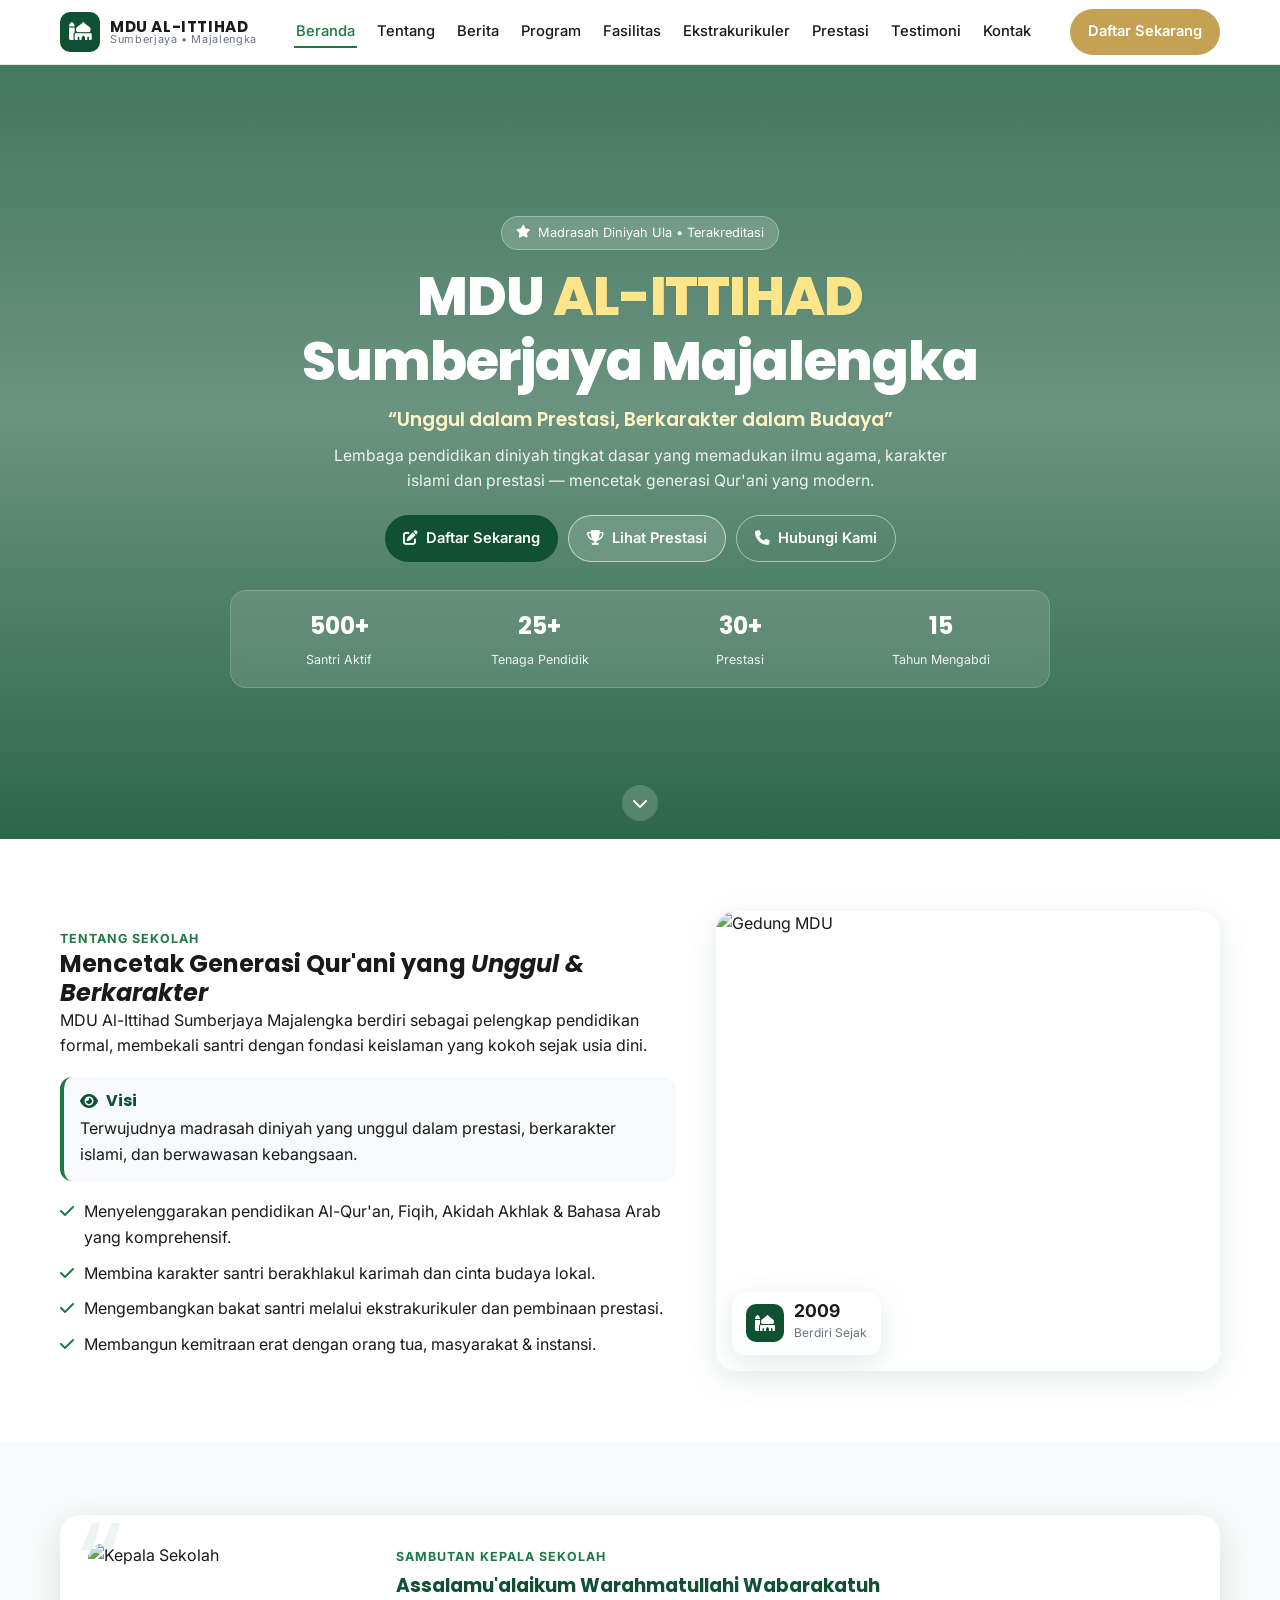
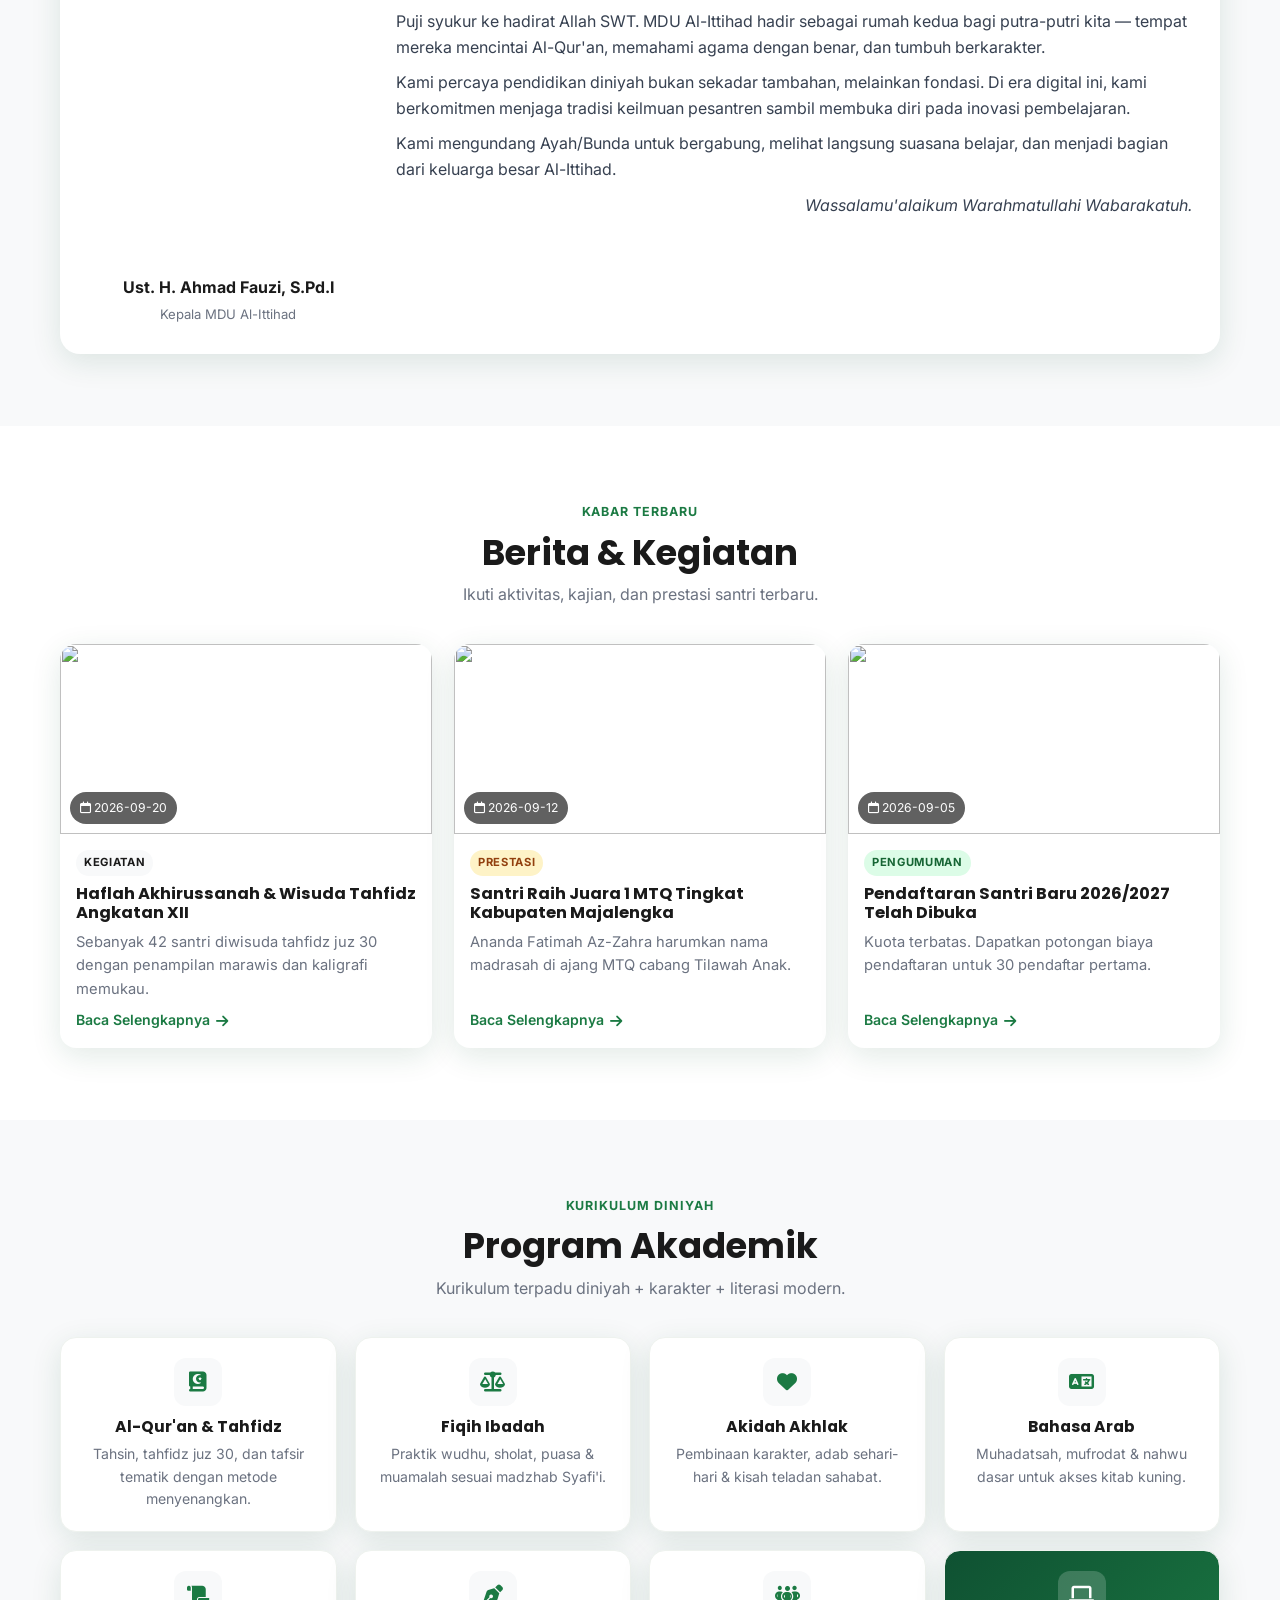
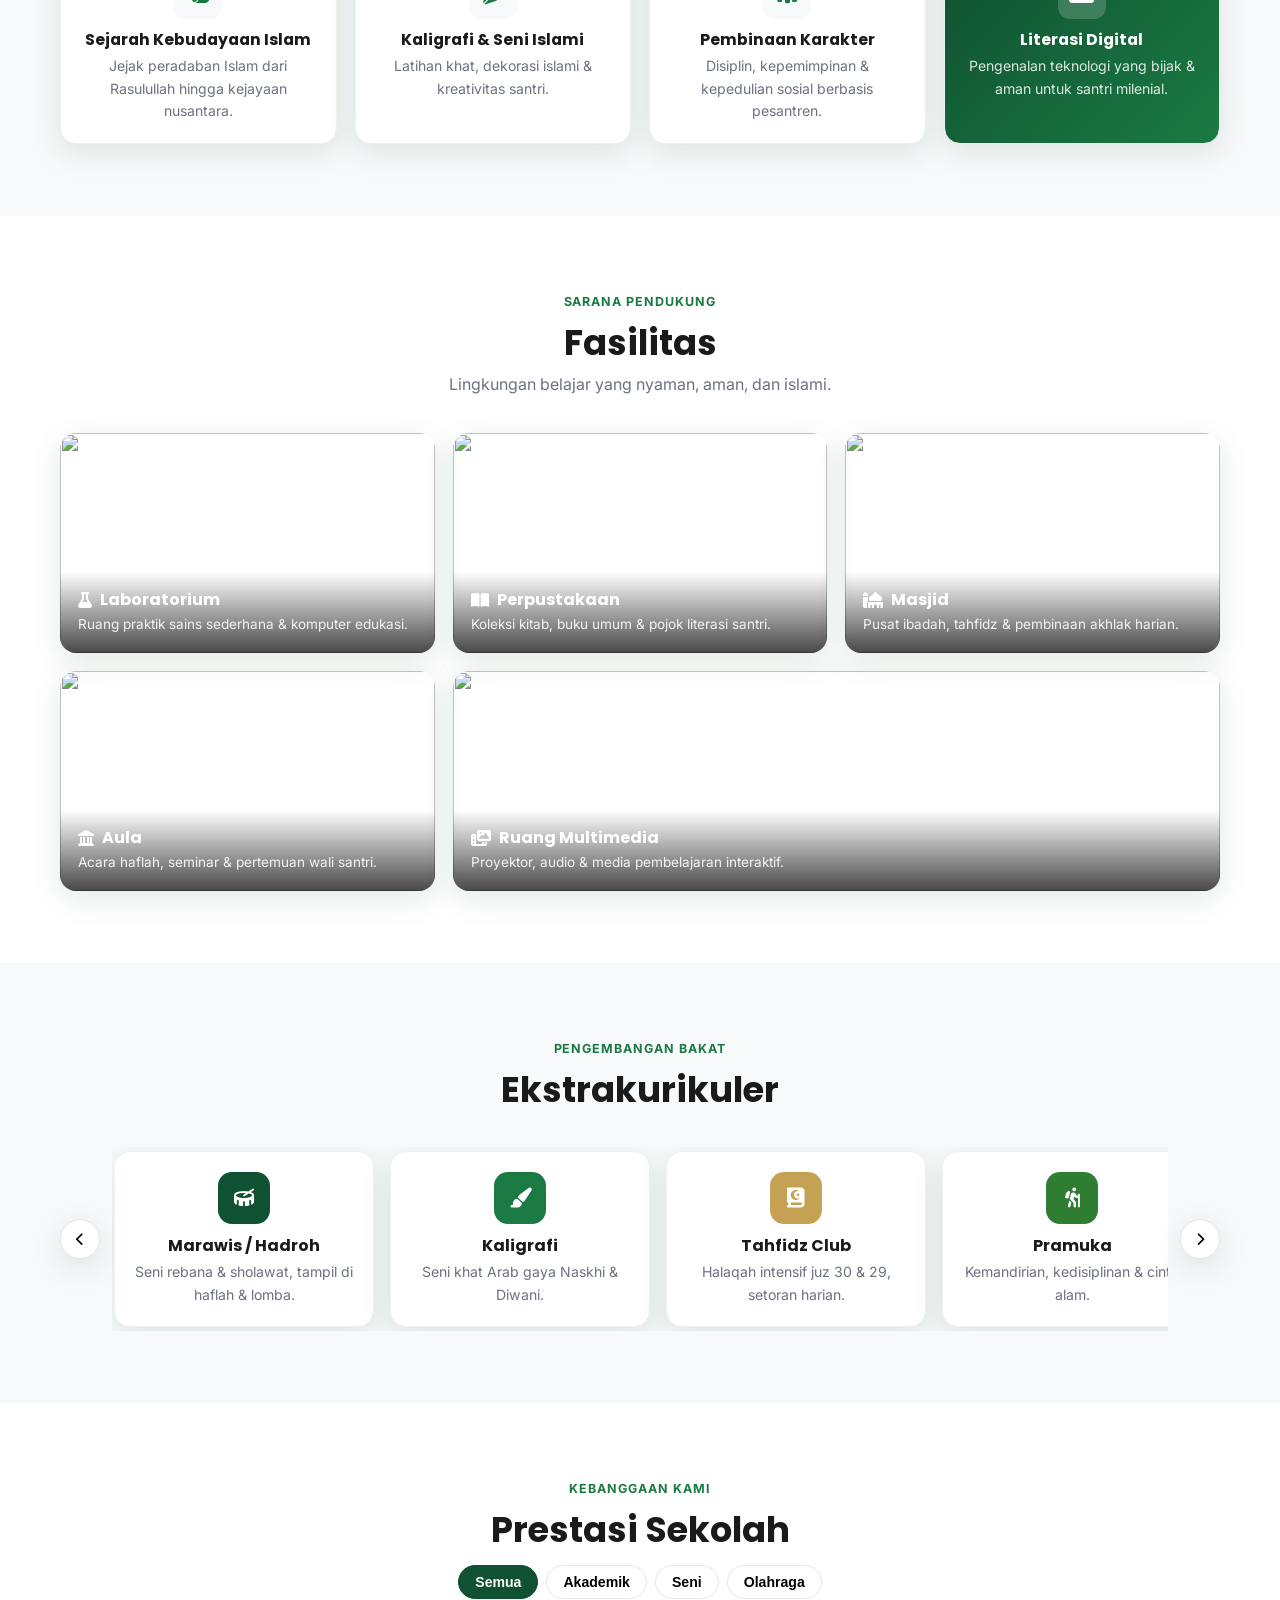
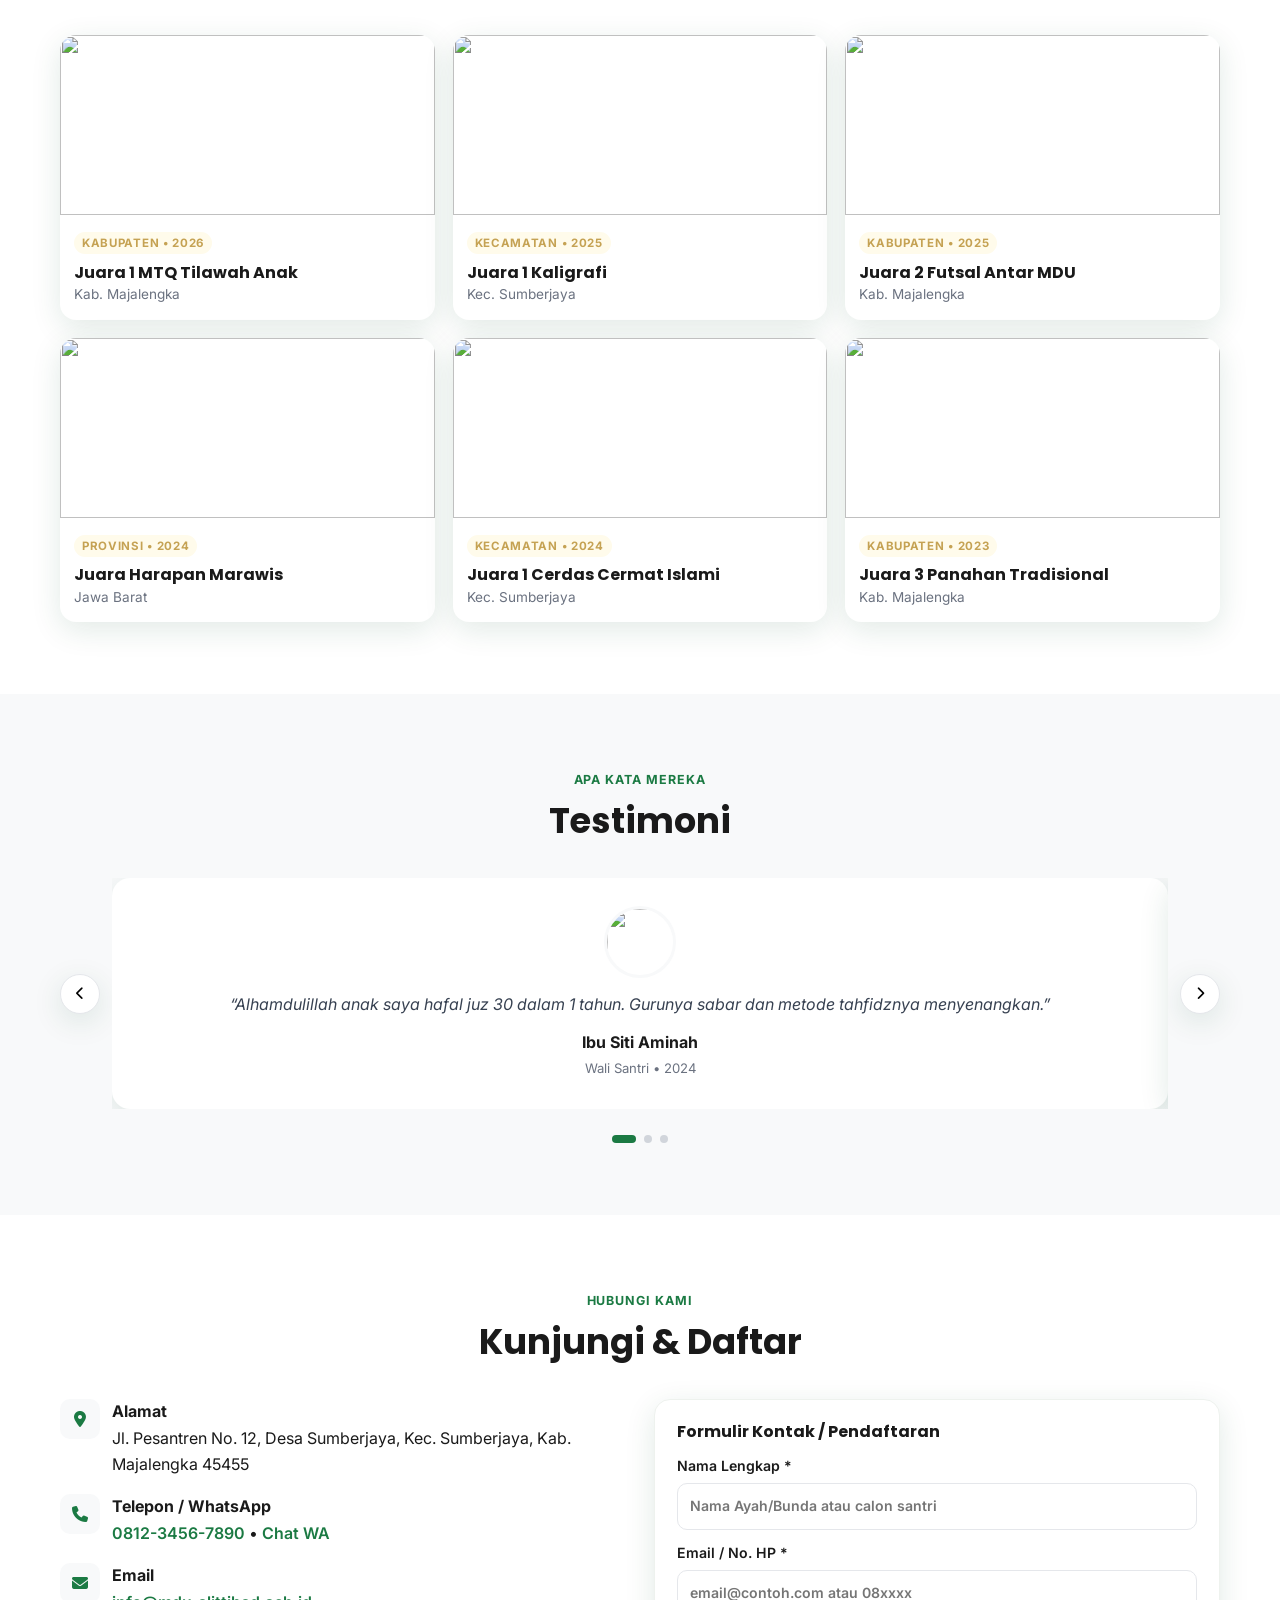
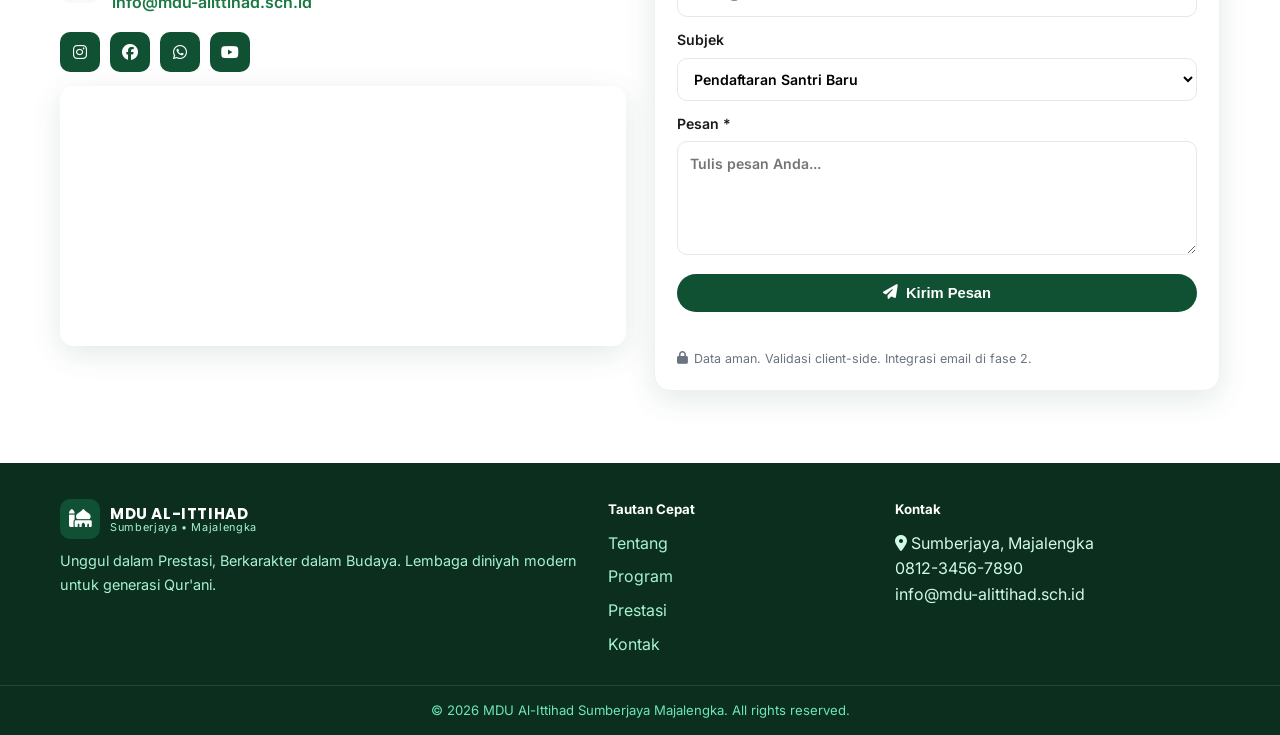
==== index.html @ 7d828f89 "update-1" ====
<!DOCTYPE html>
<html lang="id">
<head>
<meta charset="UTF-8">
<meta name="viewport" content="width=device-width,initial-scale=1">
<title>MDU Al-Ittihad Sumberjaya Majalengka — Unggul dalam Prestasi, Berkarakter dalam Budaya</title>
<meta name="description" content="Website resmi MDU Al-Ittihad Sumberjaya Majalengka. Lembaga pendidikan diniyah unggul, berkarakter, islami.">
<meta property="og:title" content="MDU Al-Ittihad Sumberjaya Majalengka">
<meta property="og:description" content="Unggul dalam Prestasi, Berkarakter dalam Budaya — Madrasah Diniyah Ula modern di Majalengka.">
<meta property="og:type" content="website">
<meta name="theme-color" content="#0F5132">
<link rel="preconnect" href="https://fonts.googleapis.com">
<link href="https://fonts.googleapis.com/css2?family=Poppins:wght@600;700;800&family=Inter:wght@400;500;600&display=swap" rel="stylesheet">
<link rel="stylesheet" href="https://cdnjs.cloudflare.com/ajax/libs/font-awesome/6.5.2/css/all.min.css">
<link href="https://unpkg.com/aos@2.3.1/dist/aos.css" rel="stylesheet">
<link rel="stylesheet" href="css/style.css">
</head>
<body>

<!-- NAVBAR -->
<nav id="navbar" class="navbar">
  <div class="container nav-inner">
    <a href="#hero" class="brand">
      <span class="brand-icon"><i class="fa-solid fa-mosque"></i></span>
      <span class="brand-text"><b>MDU AL-ITTIHAD</b><small>Sumberjaya • Majalengka</small></span>
    </a>
    <ul class="nav-links" id="navLinks">
      <li><a href="#hero" class="active">Beranda</a></li>
      <li><a href="#tentang">Tentang</a></li>
      <li><a href="#berita">Berita</a></li>
      <li><a href="#program">Program</a></li>
      <li><a href="#fasilitas">Fasilitas</a></li>
      <li><a href="#ekskul">Ekstrakurikuler</a></li>
      <li><a href="#prestasi">Prestasi</a></li>
      <li><a href="#testimoni">Testimoni</a></li>
      <li><a href="#kontak">Kontak</a></li>
    </ul>
    <div class="nav-actions">
      <a href="#kontak" class="btn btn-gold">Daftar Sekarang</a>
      <button id="hamburger" class="hamburger" aria-label="Menu"><i class="fa-solid fa-bars"></i></button>
    </div>
  </div>
</nav>

<!-- HERO -->
<section id="hero" class="hero">
  <div class="hero-bg"></div>
  <div class="hero-overlay"></div>
  <div class="container hero-content" data-aos="fade-up">
    <span class="badge"><i class="fa-solid fa-star"></i> Madrasah Diniyah Ula • Terakreditasi</span>
    <h1>MDU <span>AL-ITTIHAD</span><br>Sumberjaya Majalengka</h1>
    <p class="slogan">“Unggul dalam Prestasi, Berkarakter dalam Budaya”</p>
    <p class="hero-desc">Lembaga pendidikan diniyah tingkat dasar yang memadukan ilmu agama, karakter islami dan prestasi — mencetak generasi Qur'ani yang modern.</p>
    <div class="hero-cta">
      <a href="#kontak" class="btn btn-primary"><i class="fa-solid fa-pen-to-square"></i> Daftar Sekarang</a>
      <a href="#prestasi" class="btn btn-outline"><i class="fa-solid fa-trophy"></i> Lihat Prestasi</a>
      <a href="#kontak" class="btn btn-ghost"><i class="fa-solid fa-phone"></i> Hubungi Kami</a>
    </div>
    <div class="hero-stats">
      <div><b>500+</b><span>Santri Aktif</span></div>
      <div><b>25+</b><span>Tenaga Pendidik</span></div>
      <div><b>30+</b><span>Prestasi</span></div>
      <div><b>15</b><span>Tahun Mengabdi</span></div>
    </div>
  </div>
  <a href="#tentang" class="scroll-down"><i class="fa-solid fa-chevron-down"></i></a>
</section>

<!-- TENTANG -->
<section id="tentang" class="section">
  <div class="container grid-2">
    <div data-aos="fade-right">
      <span class="eyebrow">Tentang Sekolah</span>
      <h2>Mencetak Generasi Qur'ani yang <em>Unggul & Berkarakter</em></h2>
      <p>MDU Al-Ittihad Sumberjaya Majalengka berdiri sebagai pelengkap pendidikan formal, membekali santri dengan fondasi keislaman yang kokoh sejak usia dini. Dengan kurikulum diniyah terpadu, kami menyeimbangkan hafalan, pemahaman, dan akhlak.</p>
      <div class="visi-card">
        <h4><i class="fa-solid fa-eye"></i> Visi</h4>
        <p>Terwujudnya madrasah diniyah yang unggul dalam prestasi, berkarakter islami, dan berwawasan kebangsaan.</p>
      </div>
      <ul class="misi-list">
        <li><i class="fa-solid fa-check"></i> Menyelenggarakan pendidikan Al-Qur'an, Fiqih, Akidah Akhlak & Bahasa Arab yang komprehensif.</li>
        <li><i class="fa-solid fa-check"></i> Membina karakter santri berakhlakul karimah dan cinta budaya lokal.</li>
        <li><i class="fa-solid fa-check"></i> Mengembangkan bakat santri melalui ekstrakurikuler dan pembinaan prestasi.</li>
        <li><i class="fa-solid fa-check"></i> Membangun kemitraan erat dengan orang tua, masyarakat & instansi.</li>
      </ul>
    </div>
    <div class="about-visual" data-aos="fade-left">
      <img src="https://images.unsplash.com/photo-1580582932707-520aed937b7b?w=800&q=80" alt="Gedung MDU" loading="lazy">
      <div class="about-badge"><i class="fa-solid fa-mosque"></i><div><b>2009</b><span>Berdiri Sejak</span></div></div>
    </div>
  </div>
</section>

<!-- SAMBUTAN -->
<section id="sambutan" class="section alt">
  <div class="container">
    <div class="sambutan-card" data-aos="zoom-in">
      <div class="quote-mark">“</div>
      <div class="sambutan-grid">
        <div class="sambutan-photo">
          <img src="https://images.unsplash.com/photo-1507003211169-0a1dd7228f2d?w=400&q=80" alt="Kepala Sekolah" loading="lazy">
          <div class="sambutan-name"><b>Ust. H. Ahmad Fauzi, S.Pd.I</b><span>Kepala MDU Al-Ittihad</span></div>
        </div>
        <div class="sambutan-text">
          <span class="eyebrow">Sambutan Kepala Sekolah</span>
          <h3>Assalamu'alaikum Warahmatullahi Wabarakatuh</h3>
          <p>Puji syukur ke hadirat Allah SWT. MDU Al-Ittihad hadir sebagai rumah kedua bagi putra-putri kita — tempat mereka mencintai Al-Qur'an, memahami agama dengan benar, dan tumbuh berkarakter.</p>
          <p>Kami percaya pendidikan diniyah bukan sekadar tambahan, melainkan fondasi. Di era digital ini, kami berkomitmen menjaga tradisi keilmuan pesantren sambil membuka diri pada inovasi pembelajaran.</p>
          <p>Kami mengundang Ayah/Bunda untuk bergabung, melihat langsung suasana belajar, dan menjadi bagian dari keluarga besar Al-Ittihad.</p>
          <p class="wassalam"><em>Wassalamu'alaikum Warahmatullahi Wabarakatuh.</em></p>
        </div>
      </div>
    </div>
  </div>
</section>

<!-- BERITA -->
<section id="berita" class="section">
  <div class="container">
    <div class="section-head" data-aos="fade-up">
      <span class="eyebrow">Kabar Terbaru</span>
      <h2>Berita & Kegiatan</h2>
      <p>Ikuti aktivitas, kajian, dan prestasi santri terbaru.</p>
    </div>
    <div class="grid-3">
      <article class="news-card" data-aos="fade-up" data-aos-delay="0">
        <div class="news-thumb"><img src="https://images.unsplash.com/photo-1503676260728-1c00da094a0b?w=600&q=80" loading="lazy" alt=""><span class="news-date"><i class="fa-regular fa-calendar"></i> 20 Sep 2026</span></div>
        <div class="news-body"><span class="tag">Kegiatan</span><h4>Haflah Akhirussanah & Wisuda Tahfidz Angkatan XII</h4><p>Sebanyak 42 santri diwisuda tahfidz juz 30 dengan penampilan marawis dan kaligrafi memukau.</p><a href="#" class="read-more">Baca Selengkapnya <i class="fa-solid fa-arrow-right"></i></a></div>
      </article>
      <article class="news-card" data-aos="fade-up" data-aos-delay="100">
        <div class="news-thumb"><img src="https://images.unsplash.com/photo-1524995997946-a1c2e315a42f?w=600&q=80" loading="lazy" alt=""><span class="news-date"><i class="fa-regular fa-calendar"></i> 12 Sep 2026</span></div>
        <div class="news-body"><span class="tag gold">Prestasi</span><h4>Santri Raih Juara 1 MTQ Tingkat Kabupaten Majalengka</h4><p>Ananda Fatimah Az-Zahra harumkan nama madrasah di ajang MTQ cabang Tilawah Anak.</p><a href="#" class="read-more">Baca Selengkapnya <i class="fa-solid fa-arrow-right"></i></a></div>
      </article>
      <article class="news-card" data-aos="fade-up" data-aos-delay="200">
        <div class="news-thumb"><img src="https://images.unsplash.com/photo-1517245386807-bb43f82c33c4?w=600&q=80" loading="lazy" alt=""><span class="news-date"><i class="fa-regular fa-calendar"></i> 05 Sep 2026</span></div>
        <div class="news-body"><span class="tag green">Pengumuman</span><h4>Pendaftaran Santri Baru 2026/2027 Telah Dibuka</h4><p>Kuota terbatas. Dapatkan potongan biaya pendaftaran untuk 30 pendaftar pertama.</p><a href="#" class="read-more">Baca Selengkapnya <i class="fa-solid fa-arrow-right"></i></a></div>
      </article>
    </div>
  </div>
</section>

<!-- PROGRAM -->
<section id="program" class="section alt">
  <div class="container">
    <div class="section-head" data-aos="fade-up">
      <span class="eyebrow">Kurikulum Diniyah</span>
      <h2>Program Akademik</h2>
      <p>Kurikulum terpadu diniyah + karakter + literasi modern.</p>
    </div>
    <div class="grid-4 prog-grid">
      <div class="prog-card" data-aos="fade-up" data-aos-delay="0"><i class="fa-solid fa-book-quran"></i><h4>Al-Qur'an & Tahfidz</h4><p>Tahsin, tahfidz juz 30, dan tafsir tematik dengan metode menyenangkan.</p></div>
      <div class="prog-card" data-aos="fade-up" data-aos-delay="50"><i class="fa-solid fa-scale-balanced"></i><h4>Fiqih Ibadah</h4><p>Praktik wudhu, sholat, puasa & muamalah sesuai madzhab Syafi'i.</p></div>
      <div class="prog-card" data-aos="fade-up" data-aos-delay="100"><i class="fa-solid fa-heart"></i><h4>Akidah Akhlak</h4><p>Pembinaan karakter, adab sehari-hari & kisah teladan sahabat.</p></div>
      <div class="prog-card" data-aos="fade-up" data-aos-delay="150"><i class="fa-solid fa-language"></i><h4>Bahasa Arab</h4><p>Muhadatsah, mufrodat & nahwu dasar untuk akses kitab kuning.</p></div>
      <div class="prog-card" data-aos="fade-up" data-aos-delay="200"><i class="fa-solid fa-scroll"></i><h4>Sejarah Kebudayaan Islam</h4><p>Jejak peradaban Islam dari Rasulullah hingga kejayaan nusantara.</p></div>
      <div class="prog-card" data-aos="fade-up" data-aos-delay="250"><i class="fa-solid fa-pen-nib"></i><h4>Kaligrafi & Seni Islami</h4><p>Latihan khat, dekorasi islami & kreativitas santri.</p></div>
      <div class="prog-card" data-aos="fade-up" data-aos-delay="300"><i class="fa-solid fa-people-group"></i><h4>Pembinaan Karakter</h4><p>Disiplin, kepemimpinan & kepedulian sosial berbasis pesantren.</p></div>
      <div class="prog-card featured" data-aos="fade-up" data-aos-delay="350"><i class="fa-solid fa-laptop"></i><h4>Literasi Digital</h4><p>Pengenalan teknologi yang bijak & aman untuk santri milenial.</p></div>
    </div>
  </div>
</section>

<!-- FASILITAS -->
<section id="fasilitas" class="section">
  <div class="container">
    <div class="section-head" data-aos="fade-up">
      <span class="eyebrow">Sarana Pendukung</span>
      <h2>Fasilitas</h2>
      <p>Lingkungan belajar yang nyaman, aman, dan islami.</p>
    </div>
    <div class="fasilitas-grid">
      <div class="fas-card" data-aos="zoom-in" data-aos-delay="0"><img src="https://images.unsplash.com/photo-1497366216548-37526070297c?w=600&q=80" loading="lazy" alt=""><div class="fas-overlay"><h4><i class="fa-solid fa-flask"></i> Laboratorium</h4><p>Ruang praktik sains sederhana & komputer edukasi.</p></div></div>
      <div class="fas-card" data-aos="zoom-in" data-aos-delay="50"><img src="https://images.unsplash.com/photo-1526243741027-d5585c4e06da?w=600&q=80" loading="lazy" alt=""><div class="fas-overlay"><h4><i class="fa-solid fa-book-open"></i> Perpustakaan</h4><p>Koleksi kitab, buku umum & pojok literasi santri.</p></div></div>
      <div class="fas-card" data-aos="zoom-in" data-aos-delay="100"><img src="https://images.unsplash.com/photo-1590075865002-3a6b0b0df3f0?w=600&q=80" loading="lazy" alt=""><div class="fas-overlay"><h4><i class="fa-solid fa-mosque"></i> Masjid</h4><p>Pusat ibadah, tahfidz & pembinaan akhlak harian.</p></div></div>
      <div class="fas-card" data-aos="zoom-in" data-aos-delay="150"><img src="https://images.unsplash.com/photo-1511578314322-379afb476865?w=600&q=80" loading="lazy" alt=""><div class="fas-overlay"><h4><i class="fa-solid fa-landmark"></i> Aula</h4><p>Acara haflah, seminar & pertemuan wali santri.</p></div></div>
      <div class="fas-card wide" data-aos="zoom-in" data-aos-delay="200"><img src="https://images.unsplash.com/photo-1496171367470-9ed9a570523a?w=900&q=80" loading="lazy" alt=""><div class="fas-overlay"><h4><i class="fa-solid fa-photo-film"></i> Ruang Multimedia</h4><p>Proyektor, audio & media pembelajaran interaktif.</p></div></div>
    </div>
  </div>
</section>

<!-- EKSKUL -->
<section id="ekskul" class="section alt">
  <div class="container">
    <div class="section-head" data-aos="fade-up">
      <span class="eyebrow">Pengembangan Bakat</span>
      <h2>Ekstrakurikuler</h2>
    </div>
    <div class="ekskul-wrap">
      <button class="slider-btn prev" id="ekskulPrev" aria-label="Prev"><i class="fa-solid fa-chevron-left"></i></button>
      <div class="ekskul-track" id="ekskulTrack">
        <div class="ekskul-card"><span class="ekskul-icon" style="background:#0F5132"><i class="fa-solid fa-drum"></i></span><h4>Marawis / Hadroh</h4><p>Seni rebana & sholawat, tampil di haflah & lomba.</p></div>
        <div class="ekskul-card"><span class="ekskul-icon" style="background:#1B7A43"><i class="fa-solid fa-paintbrush"></i></span><h4>Kaligrafi</h4><p>Seni khat Arab gaya Naskhi & Diwani.</p></div>
        <div class="ekskul-card"><span class="ekskul-icon" style="background:#C5A253"><i class="fa-solid fa-book-quran"></i></span><h4>Tahfidz Club</h4><p>Halaqah intensif juz 30 & 29, setoran harian.</p></div>
        <div class="ekskul-card"><span class="ekskul-icon" style="background:#2E7D32"><i class="fa-solid fa-person-hiking"></i></span><h4>Pramuka</h4><p>Kemandirian, kedisiplinan & cinta alam.</p></div>
        <div class="ekskul-card"><span class="ekskul-icon" style="background:#6D4C41"><i class="fa-solid fa-microphone"></i></span><h4>Muhadhoroh</h4><p>Public speaking dakwah 3 bahasa.</p></div>
        <div class="ekskul-card"><span class="ekskul-icon" style="background:#1565C0"><i class="fa-solid fa-futbol"></i></span><h4>Olahraga</h4><p>Futsal, badminton & panahan sunnah.</p></div>
      </div>
      <button class="slider-btn next" id="ekskulNext" aria-label="Next"><i class="fa-solid fa-chevron-right"></i></button>
    </div>
  </div>
</section>

<!-- PRESTASI -->
<section id="prestasi" class="section">
  <div class="container">
    <div class="section-head" data-aos="fade-up">
      <span class="eyebrow">Kebanggaan Kami</span>
      <h2>Prestasi Sekolah</h2>
      <div class="filter-tabs" id="filterTabs">
        <button class="tab active" data-filter="all">Semua</button>
        <button class="tab" data-filter="akademik">Akademik</button>
        <button class="tab" data-filter="seni">Seni</button>
        <button class="tab" data-filter="olahraga">Olahraga</button>
      </div>
    </div>
    <div class="prestasi-grid" id="prestasiGrid">
      <div class="prestasi-card" data-cat="akademik" data-aos="fade-up"><img src="https://images.unsplash.com/photo-1567427017947-545c5f8d16ad?w=600&q=80" loading="lazy" alt=""><div class="prestasi-info"><span class="lvl">Kabupaten • 2026</span><h4>Juara 1 MTQ Tilawah Anak</h4><p>Kab. Majalengka</p></div></div>
      <div class="prestasi-card" data-cat="seni" data-aos="fade-up" data-aos-delay="50"><img src="https://images.unsplash.com/photo-1513364776144-60967b0f800f?w=600&q=80" loading="lazy" alt=""><div class="prestasi-info"><span class="lvl">Kecamatan • 2025</span><h4>Juara 1 Kaligrafi</h4><p>Kec. Sumberjaya</p></div></div>
      <div class="prestasi-card" data-cat="olahraga" data-aos="fade-up" data-aos-delay="100"><img src="https://images.unsplash.com/photo-1554068865-24cecd4e34b8?w=600&q=80" loading="lazy" alt=""><div class="prestasi-info"><span class="lvl">Kabupaten • 2025</span><h4>Juara 2 Futsal Antar MDU</h4><p>Kab. Majalengka</p></div></div>
      <div class="prestasi-card" data-cat="seni" data-aos="fade-up" data-aos-delay="150"><img src="https://images.unsplash.com/photo-1493225457124-a3eb161ffa5f?w=600&q=80" loading="lazy" alt=""><div class="prestasi-info"><span class="lvl">Provinsi • 2024</span><h4>Juara Harapan Marawis</h4><p>Jawa Barat</p></div></div>
      <div class="prestasi-card" data-cat="akademik" data-aos="fade-up" data-aos-delay="200"><img src="https://images.unsplash.com/photo-1456513080510-7bf3a84b82f8?w=600&q=80" loading="lazy" alt=""><div class="prestasi-info"><span class="lvl">Kecamatan • 2024</span><h4>Juara 1 Cerdas Cermat Islami</h4><p>Kec. Sumberjaya</p></div></div>
      <div class="prestasi-card" data-cat="olahraga" data-aos="fade-up" data-aos-delay="250"><img src="https://images.unsplash.com/photo-1461896836934-ffe607ba8211?w=600&q=80" loading="lazy" alt=""><div class="prestasi-info"><span class="lvl">Kabupaten • 2023</span><h4>Juara 3 Panahan Tradisional</h4><p>Kab. Majalengka</p></div></div>
    </div>
  </div>
</section>

<!-- TESTIMONI -->
<section id="testimoni" class="section alt">
  <div class="container">
    <div class="section-head" data-aos="fade-up">
      <span class="eyebrow">Apa Kata Mereka</span>
      <h2>Testimoni</h2>
    </div>
    <div class="testi-wrap" data-aos="fade-up">
      <button class="slider-btn prev" id="testiPrev"><i class="fa-solid fa-chevron-left"></i></button>
      <div class="testi-viewport">
        <div class="testi-track" id="testiTrack">
          <div class="testi-card active"><img src="https://i.pravatar.cc/120?img=5" alt=""><p>“Alhamdulillah anak saya hafal juz 30 dalam 1 tahun. Gurunya sabar dan metode tahfidznya menyenangkan.”</p><b>Ibu Siti Aminah</b><span>Wali Santri • 2024</span></div>
          <div class="testi-card"><img src="https://i.pravatar.cc/120?img=8" alt=""><p>“Di MDU saya belajar marawis dan kaligrafi. Sekarang berani tampil di depan umum. Terima kasih ustadz/ustadzah!”</p><b>Rizki Maulana</b><span>Alumni 2023 • MTsN 1 Majalengka</span></div>
          <div class="testi-card"><img src="https://i.pravatar.cc/120?img=9" alt=""><p>“Lingkungannya islami, fasilitas lengkap. Anak jadi lebih disiplin sholat dan cinta Al-Qur'an.”</p><b>Bpk. Dedi Hermawan</b><span>Wali Santri • 2025</span></div>
        </div>
      </div>
      <button class="slider-btn next" id="testiNext"><i class="fa-solid fa-chevron-right"></i></button>
      <div class="dots" id="testiDots"><span class="dot active"></span><span class="dot"></span><span class="dot"></span></div>
    </div>
  </div>
</section>

<!-- KONTAK -->
<section id="kontak" class="section">
  <div class="container">
    <div class="section-head" data-aos="fade-up">
      <span class="eyebrow">Hubungi Kami</span>
      <h2>Kunjungi & Daftar</h2>
    </div>
    <div class="kontak-grid">
      <div class="kontak-info" data-aos="fade-right">
        <div class="info-item"><i class="fa-solid fa-location-dot"></i><div><b>Alamat</b><p>Jl. Pesantren No. 12, Desa Sumberjaya, Kec. Sumberjaya, Kab. Majalengka 45455</p></div></div>
        <div class="info-item"><i class="fa-solid fa-phone"></i><div><b>Telepon / WhatsApp</b><p><a href="tel:+6281234567890">0812-3456-7890</a> • <a href="https://wa.me/6281234567890" target="_blank">Chat WA</a></p></div></div>
        <div class="info-item"><i class="fa-solid fa-envelope"></i><div><b>Email</b><p><a href="mailto:info@mdu-alittihad.sch.id">info@mdu-alittihad.sch.id</a></p></div></div>
        <div class="socials">
          <a href="#" aria-label="Instagram"><i class="fa-brands fa-instagram"></i></a>
          <a href="#" aria-label="Facebook"><i class="fa-brands fa-facebook"></i></a>
          <a href="#" aria-label="WhatsApp"><i class="fa-brands fa-whatsapp"></i></a>
          <a href="#" aria-label="Youtube"><i class="fa-brands fa-youtube"></i></a>
        </div>
        <div class="map-wrap">
          <iframe src="https://www.google.com/maps/embed?pb=!1m18!1m12!1m3!1d3962!2d108.1!3d-6.8!2m3!1f0!2f0!3f0!3m2!1i1024!2i768!4f13.1!3m3!1m2!1s0x0%3A0x0!2zNsKwNDgnMDAuMCJTIDEwOMKwMDYnMDAuMCJF!5e0!3m2!1sid!2sid!4v1" loading="lazy" referrerpolicy="no-referrer-when-downgrade" title="Peta MDU Al-Ittihad"></iframe>
        </div>
      </div>
      <form id="contactForm" class="kontak-form" data-aos="fade-left" novalidate>
        <h4>Formulir Kontak / Pendaftaran</h4>
        <label>Nama Lengkap *<input type="text" name="nama" required placeholder="Nama Ayah/Bunda atau calon santri"></label>
        <label>Email / No. HP *<input type="text" name="kontak" required placeholder="email@contoh.com atau 08xxxx"></label>
        <label>Subjek<select name="subjek"><option>Pendaftaran Santri Baru</option><option>Informasi Biaya</option><option>Kunjungan Sekolah</option><option>Lainnya</option></select></label>
        <label>Pesan *<textarea name="pesan" rows="4" required placeholder="Tulis pesan Anda..."></textarea></label>
        <button type="submit" class="btn btn-primary w-full"><i class="fa-solid fa-paper-plane"></i> Kirim Pesan</button>
        <p id="formMsg" class="form-msg" role="status"></p>
        <small class="form-note"><i class="fa-solid fa-lock"></i> Data aman. Validasi client-side. Integrasi email di fase 2.</small>
      </form>
    </div>
  </div>
</section>

<footer class="footer">
  <div class="container footer-grid">
    <div><a href="#hero" class="brand"><span class="brand-icon"><i class="fa-solid fa-mosque"></i></span><span class="brand-text"><b>MDU AL-ITTIHAD</b><small>Sumberjaya • Majalengka</small></span></a><p class="footer-desc">Unggul dalam Prestasi, Berkarakter dalam Budaya. Lembaga diniyah modern untuk generasi Qur'ani.</p></div>
    <div><h5>Tautan Cepat</h5><ul class="footer-links"><li><a href="#tentang">Tentang</a></li><li><a href="#program">Program</a></li><li><a href="#prestasi">Prestasi</a></li><li><a href="#kontak">Kontak</a></li></ul></div>
    <div><h5>Kontak</h5><p><i class="fa-solid fa-location-dot"></i> Sumberjaya, Majalengka<br><a href="tel:+6281234567890">0812-3456-7890</a><br><a href="mailto:info@mdu-alittihad.sch.id">info@mdu-alittihad.sch.id</a></p></div>
  </div>
  <div class="footer-bottom">© 2026 MDU Al-Ittihad Sumberjaya Majalengka. All rights reserved.</div>
</footer>

<button id="backToTop" class="back-to-top" aria-label="Kembali ke atas"><i class="fa-solid fa-arrow-up"></i></button>

<script src="https://unpkg.com/aos@2.3.1/dist/aos.js"></script>
<script src="js/store.js"></script>
<script src="js/back-to-top.js"></script>
<script src="js/script.js"></script>
</body>
</html>
---- css/style.css ----
:root{--green:#0F5132;--green2:#1B7A43;--green3:#4CAF7D;--gold:#C5A253;--dark:#1A1A1A;--muted:#6B7280;--bg:#FFFFFF;--alt:#F8F9FA;--radius:16px;--shadow:0 8px 30px rgba(15,81,50,.12)}
*{margin:0;padding:0;box-sizing:border-box}
html{scroll-behavior:smooth;scroll-padding-top:72px}
body{font-family:'Inter',system-ui,sans-serif;color:var(--dark);background:var(--bg);line-height:1.6;overflow-x:hidden}
h1,h2,h3,h4{font-family:'Poppins',sans-serif;line-height:1.2}
img{max-width:100%;display:block}
a{color:inherit;text-decoration:none}
.container{width:min(1160px,92%);margin-inline:auto}
.section{padding:72px 0}
.section.alt{background:var(--alt)}
.eyebrow{color:var(--green2);font-weight:700;letter-spacing:.08em;text-transform:uppercase;font-size:.78rem}
.section-head{text-align:center;margin-bottom:36px}
.section-head h2{font-size:clamp(1.6rem,3vw,2.2rem);margin:8px 0 8px}
.section-head p{color:var(--muted)}
.section-head h2 em{color:var(--green2);font-style:normal}
.grid-2{display:grid;grid-template-columns:1.1fr .9fr;gap:40px;align-items:center}
.grid-3{display:grid;grid-template-columns:repeat(3,1fr);gap:22px}
.grid-4{display:grid;grid-template-columns:repeat(4,1fr);gap:18px}

/* NAVBAR */
.navbar{position:sticky;top:0;z-index:100;background:rgba(255,255,255,.92);backdrop-filter:blur(10px);border-bottom:1px solid #E5E7EB}
.nav-inner{display:flex;align-items:center;justify-content:space-between;gap:16px;min-height:64px}
.brand{display:flex;align-items:center;gap:10px}
.brand-icon{width:40px;height:40px;display:grid;place-items:center;background:var(--green);color:#fff;border-radius:10px;font-size:18px}
.brand-text{display:flex;flex-direction:column;line-height:1}
.brand-text b{font-family:'Poppins',sans-serif;font-size:.95rem;letter-spacing:.04em}
.brand-text small{font-size:.68rem;color:var(--muted);letter-spacing:.06em}
.nav-links{display:flex;gap:18px;list-style:none;font-weight:500;font-size:.92rem}
.nav-links a{padding:6px 2px;border-bottom:2px solid transparent;transition:.2s}
.nav-links a:hover,.nav-links a.active{color:var(--green2);border-color:var(--green2)}
.nav-actions{display:flex;align-items:center;gap:10px}
.hamburger{display:none;border:0;background:var(--alt);width:40px;height:40px;border-radius:10px;cursor:pointer}
.btn{display:inline-flex;align-items:center;gap:8px;padding:11px 18px;border-radius:999px;font-weight:600;font-size:.92rem;border:0;cursor:pointer;transition:.2s;white-space:nowrap}
.btn-primary{background:var(--green);color:#fff}.btn-primary:hover{background:var(--green2);transform:translateY(-1px)}
.btn-gold{background:var(--gold);color:#fff}.btn-gold:hover{filter:brightness(1.05)}
.btn-outline{background:rgba(255,255,255,.14);color:#fff;border:1px solid rgba(255,255,255,.6);backdrop-filter:blur(6px)}
.btn-outline:hover{background:#fff;color:var(--green)}
.btn-ghost{background:transparent;color:#fff;border:1px solid rgba(255,255,255,.5)}
.btn-ghost:hover{background:rgba(255,255,255,.12)}
.w-full{width:100%;justify-content:center}

/* HERO */
.hero{position:relative;min-height:86vh;display:grid;place-items:center;text-align:center;color:#fff;overflow:hidden;padding:40px 0}
.hero-bg{position:absolute;inset:0;background:url('https://images.unsplash.com/photo-1562774053-701939374585?w=1600&q=80') center/cover no-repeat;filter:saturate(1.05)}
.hero-overlay{position:absolute;inset:0;background:linear-gradient(180deg,rgba(15,81,50,.78) 0%,rgba(15,81,50,.62) 45%,rgba(15,81,50,.88) 100%)}
.hero-content{position:relative;z-index:1;max-width:820px}
.badge{display:inline-flex;align-items:center;gap:8px;background:rgba(255,255,255,.18);border:1px solid rgba(255,255,255,.3);padding:6px 14px;border-radius:999px;font-size:.8rem;backdrop-filter:blur(6px);margin-bottom:14px}
.hero h1{font-size:clamp(2rem,5vw,3.4rem);font-weight:800;letter-spacing:-.02em}
.hero h1 span{color:#FDE68A}
.slogan{font-family:'Poppins',sans-serif;font-weight:600;margin:10px 0 8px;font-size:clamp(1rem,2vw,1.18rem);color:#FEF3C7}
.hero-desc{color:rgba(255,255,255,.9);max-width:640px;margin:0 auto 22px;font-size:.98rem}
.hero-cta{display:flex;flex-wrap:wrap;gap:10px;justify-content:center;margin-bottom:28px}
.hero-stats{display:grid;grid-template-columns:repeat(4,1fr);gap:16px;background:rgba(255,255,255,.12);border:1px solid rgba(255,255,255,.18);backdrop-filter:blur(8px);border-radius:16px;padding:16px}
.hero-stats b{font-family:'Poppins',sans-serif;font-size:1.5rem;display:block}
.hero-stats span{font-size:.78rem;opacity:.9}
.scroll-down{position:absolute;bottom:18px;left:50%;translate:-50% 0;width:36px;height:36px;display:grid;place-items:center;background:rgba(255,255,255,.18);border-radius:50%;color:#fff;animation:bounce 1.6s infinite}
@keyframes bounce{0%,100%{transform:translateY(0)}50%{transform:translateY(6px)}}

/* TENTANG */
.visi-card{background:var(--alt);border-left:4px solid var(--green2);padding:14px 16px;border-radius:12px;margin:18px 0}
.visi-card h4{display:flex;gap:8px;align-items:center;color:var(--green);margin-bottom:6px}
.misi-list{list-style:none;display:grid;gap:10px;margin-top:10px}
.misi-list li{display:flex;gap:10px;align-items:flex-start}
.misi-list i{color:var(--green2);margin-top:4px}
.about-visual{position:relative;border-radius:20px;overflow:hidden;box-shadow:var(--shadow)}
.about-visual img{height:460px;object-fit:cover;width:100%}
.about-badge{position:absolute;bottom:16px;left:16px;background:#fff;display:flex;align-items:center;gap:10px;padding:10px 14px;border-radius:14px;box-shadow:var(--shadow)}
.about-badge i{width:38px;height:38px;display:grid;place-items:center;background:var(--green);color:#fff;border-radius:10px}
.about-badge b{font-size:1.1rem;display:block;line-height:1}
.about-badge span{font-size:.75rem;color:var(--muted)}

/* SAMBUTAN */
.sambutan-card{background:#fff;border-radius:20px;box-shadow:var(--shadow);padding:28px;position:relative;overflow:hidden}
.quote-mark{position:absolute;top:-10px;left:18px;font-size:120px;line-height:1;color:rgba(27,122,67,.08);font-family:'Poppins',sans-serif}
.sambutan-grid{display:grid;grid-template-columns:280px 1fr;gap:28px;align-items:start;position:relative}
.sambutan-photo img{width:100%;height:320px;object-fit:cover;border-radius:16px}
.sambutan-name{margin-top:12px;text-align:center}
.sambutan-name b{display:block}
.sambutan-name span{font-size:.82rem;color:var(--muted)}
.sambutan-text h3{margin:6px 0 12px;color:var(--green)}
.sambutan-text p{color:#374151;margin-bottom:10px}
.wassalam{text-align:right;color:var(--green2)}

/* BERITA */
.news-card{background:#fff;border-radius:16px;overflow:hidden;box-shadow:var(--shadow);display:flex;flex-direction:column;transition:.2s}
.news-card:hover{transform:translateY(-4px)}
.news-thumb{position:relative;height:190px;overflow:hidden}
.news-thumb img{width:100%;height:100%;object-fit:cover;transition:.4s}
.news-card:hover img{transform:scale(1.06)}
.news-date{position:absolute;bottom:10px;left:10px;background:rgba(0,0,0,.62);color:#fff;font-size:.76rem;padding:6px 10px;border-radius:999px;backdrop-filter:blur(4px)}
.news-body{padding:16px;display:flex;flex-direction:column;gap:8px;flex:1}
.tag{font-size:.7rem;font-weight:700;letter-spacing:.06em;text-transform:uppercase;background:var(--alt);padding:4px 8px;border-radius:999px;width:fit-content}
.tag.gold{background:#FEF3C7;color:#92400E}.tag.green{background:#DCFCE7;color:#166534}
.news-body h4{font-size:1.02rem}
.news-body p{color:var(--muted);font-size:.92rem}
.read-more{margin-top:auto;color:var(--green2);font-weight:600;font-size:.88rem;display:inline-flex;gap:6px;align-items:center}

/* PROGRAM */
.prog-card{background:#fff;border-radius:16px;padding:20px;box-shadow:var(--shadow);text-align:center;transition:.2s;border:1px solid #EEF2EE}
.prog-card:hover{transform:translateY(-3px);border-color:var(--green3)}
.prog-card i{width:48px;height:48px;display:grid;place-items:center;margin:0 auto 12px;background:var(--alt);border-radius:12px;color:var(--green2);font-size:20px}
.prog-card h4{font-size:.98rem;margin-bottom:6px}
.prog-card p{font-size:.88rem;color:var(--muted)}
.prog-card.featured{background:linear-gradient(135deg,var(--green),var(--green2));color:#fff}
.prog-card.featured i{background:rgba(255,255,255,.18);color:#fff}
.prog-card.featured p{color:rgba(255,255,255,.85)}

/* FASILITAS */
.fasilitas-grid{display:grid;grid-template-columns:repeat(3,1fr);gap:18px}
.fas-card{position:relative;border-radius:16px;overflow:hidden;height:220px;box-shadow:var(--shadow)}
.fas-card.wide{grid-column:span 2}
.fas-card img{width:100%;height:100%;object-fit:cover;transition:.4s}
.fas-card:hover img{transform:scale(1.08)}
.fas-overlay{position:absolute;inset:auto 0 0 0;background:linear-gradient(transparent,rgba(0,0,0,.72));color:#fff;padding:18px}
.fas-overlay h4{display:flex;gap:8px;align-items:center;font-size:1rem}
.fas-overlay p{font-size:.85rem;opacity:.9;margin-top:4px}

/* EKSKUL & TESTI SLIDER */
.ekskul-wrap,.testi-wrap{position:relative;display:flex;align-items:center;gap:12px}
.ekskul-track{display:flex;gap:16px;overflow:auto;scroll-behavior:smooth;scrollbar-width:none;padding:4px 2px}
.ekskul-track::-webkit-scrollbar{display:none}
.ekskul-card{min-width:260px;background:#fff;border-radius:16px;padding:20px;box-shadow:var(--shadow);border:1px solid #EEF2EE;text-align:center}
.ekskul-icon{width:52px;height:52px;display:grid;place-items:center;border-radius:14px;color:#fff;margin:0 auto 12px;font-size:20px}
.ekskul-card h4{font-size:1rem;margin-bottom:6px}
.ekskul-card p{font-size:.88rem;color:var(--muted)}
.slider-btn{width:40px;height:40px;flex:0 0 40px;border-radius:50%;border:1px solid #E5E7EB;background:#fff;cursor:pointer;display:grid;place-items:center;box-shadow:var(--shadow)}
.slider-btn:hover{background:var(--green);color:#fff;border-color:var(--green)}
.testi-wrap{flex-wrap:wrap;justify-content:center}
.testi-viewport{flex:1;overflow:hidden;min-width:260px}
.testi-track{display:flex;transition:transform .45s ease}
.testi-card{min-width:100%;background:#fff;border-radius:18px;padding:28px;text-align:center;box-shadow:var(--shadow)}
.testi-card img{width:72px;height:72px;border-radius:50%;object-fit:cover;margin:0 auto 14px;border:3px solid var(--alt)}
.testi-card p{font-style:italic;color:#374151;margin-bottom:12px}
.testi-card b{display:block}
.testi-card span{font-size:.82rem;color:var(--muted)}
.dots{display:flex;gap:8px;justify-content:center;width:100%;margin-top:14px}
.dot{width:8px;height:8px;border-radius:999px;background:#D1D5DB;cursor:pointer;transition:.2s}
.dot.active{background:var(--green2);width:24px}

/* PRESTASI */
.filter-tabs{display:flex;gap:8px;justify-content:center;flex-wrap:wrap;margin-top:14px}
.tab{padding:8px 16px;border-radius:999px;border:1px solid #E5E7EB;background:#fff;cursor:pointer;font-weight:600;font-size:.88rem}
.tab.active{background:var(--green);color:#fff;border-color:var(--green)}
.prestasi-grid{display:grid;grid-template-columns:repeat(3,1fr);gap:18px;margin-top:22px}
.prestasi-card{border-radius:16px;overflow:hidden;background:#fff;box-shadow:var(--shadow)}
.prestasi-card img{height:180px;width:100%;object-fit:cover}
.prestasi-info{padding:14px}
.prestasi-info .lvl{font-size:.72rem;font-weight:700;letter-spacing:.06em;text-transform:uppercase;color:var(--gold);background:#FFFBEB;padding:4px 8px;border-radius:999px}
.prestasi-info h4{margin:8px 0 2px;font-size:1rem}
.prestasi-info p{font-size:.85rem;color:var(--muted)}

/* KONTAK */
.kontak-grid{display:grid;grid-template-columns:1fr 1fr;gap:28px;align-items:start}
.info-item{display:flex;gap:12px;margin-bottom:16px}
.info-item i{width:40px;height:40px;flex:0 0 40px;display:grid;place-items:center;background:var(--alt);color:var(--green2);border-radius:10px}
.info-item b{display:block;margin-bottom:2px}
.info-item a{color:var(--green2);font-weight:600}
.socials{display:flex;gap:10px;margin:14px 0}
.socials a{width:40px;height:40px;display:grid;place-items:center;background:var(--green);color:#fff;border-radius:10px}
.socials a:hover{background:var(--green2)}
.map-wrap{border-radius:14px;overflow:hidden;box-shadow:var(--shadow);margin-top:14px}
.map-wrap iframe{width:100%;height:260px;border:0;display:block}
.kontak-form{background:#fff;border-radius:16px;padding:22px;box-shadow:var(--shadow);border:1px solid #EEF2EE}
.kontak-form h4{margin-bottom:14px}
.kontak-form label{display:block;font-weight:600;font-size:.88rem;margin-bottom:12px}
.kontak-form input,.kontak-form select,.kontak-form textarea{width:100%;margin-top:6px;padding:11px 12px;border:1px solid #E5E7EB;border-radius:10px;font:inherit;background:#fff}
.kontak-form input:focus,.kontak-form select:focus,.kontak-form textarea:focus{outline:none;border-color:var(--green3);box-shadow:0 0 0 3px rgba(76,175,125,.15)}
.kontak-form input.invalid,.kontak-form textarea.invalid{border-color:#EF4444}
.form-msg{margin-top:10px;font-weight:600;font-size:.88rem;min-height:1.2em}
.form-msg.ok{color:#15803D}.form-msg.err{color:#DC2626}
.form-note{color:var(--muted);font-size:.78rem;display:flex;gap:6px;align-items:center;margin-top:10px}

/* FOOTER */
.footer{background:#0B2E1E;color:#D1FAE5;padding:36px 0 0}
.footer .brand-text b{color:#fff}.footer .brand-text small{color:#A7F3D0}
.footer-grid{display:grid;grid-template-columns:1.6fr .8fr 1fr;gap:28px}
.footer-desc{margin-top:10px;color:#A7F3D0;font-size:.9rem}
.footer h5{color:#fff;margin-bottom:10px}
.footer-links{list-style:none;display:grid;gap:8px}
.footer-links a{color:#A7F3D0}.footer-links a:hover{color:#fff}
.footer-bottom{text-align:center;border-top:1px solid rgba(255,255,255,.12);margin-top:28px;padding:14px;color:#6EE7B7;font-size:.82rem}

/* BACK TO TOP */
.back-to-top{position:fixed;right:18px;bottom:18px;width:44px;height:44px;border-radius:50%;border:0;background:var(--green);color:#fff;display:grid;place-items:center;cursor:pointer;box-shadow:var(--shadow);opacity:0;pointer-events:none;transform:translateY(10px);transition:.25s;z-index:90}
.back-to-top.show{opacity:1;pointer-events:auto;transform:translateY(0)}

/* RESPONSIVE */
@media(max-width:1023px){
  .grid-3{grid-template-columns:repeat(2,1fr)}
  .grid-4{grid-template-columns:repeat(2,1fr)}
  .fasilitas-grid{grid-template-columns:repeat(2,1fr)}
  .fas-card.wide{grid-column:span 2}
  .prestasi-grid{grid-template-columns:repeat(2,1fr)}
  .kontak-grid{grid-template-columns:1fr}
  .sambutan-grid{grid-template-columns:1fr}
  .sambutan-photo img{height:260px}
}
@media(max-width:767px){
  .nav-links{position:fixed;inset:64px 0 auto 0;background:#fff;border-top:1px solid #E5E7EB;flex-direction:column;padding:16px 5%;gap:0;transform:translateY(-120%);opacity:0;pointer-events:none;transition:.25s;box-shadow:var(--shadow)}
  .nav-links.open{transform:translateY(0);opacity:1;pointer-events:auto}
  .nav-links li{border-bottom:1px solid #F3F4F6}
  .nav-links a{display:block;padding:14px 4px;border:0}
  .hamburger{display:grid}
  .nav-actions .btn-gold{display:none}
  .grid-2{grid-template-columns:1fr}
  .grid-3{grid-template-columns:1fr}
  .grid-4{grid-template-columns:1fr}
  .about-visual img{height:300px}
  .hero-stats{grid-template-columns:repeat(2,1fr)}
  .fasilitas-grid{grid-template-columns:1fr}
  .fas-card.wide{grid-column:span 1}
  .prestasi-grid{grid-template-columns:1fr}
  .footer-grid{grid-template-columns:1fr}
  .section{padding:48px 0}
}
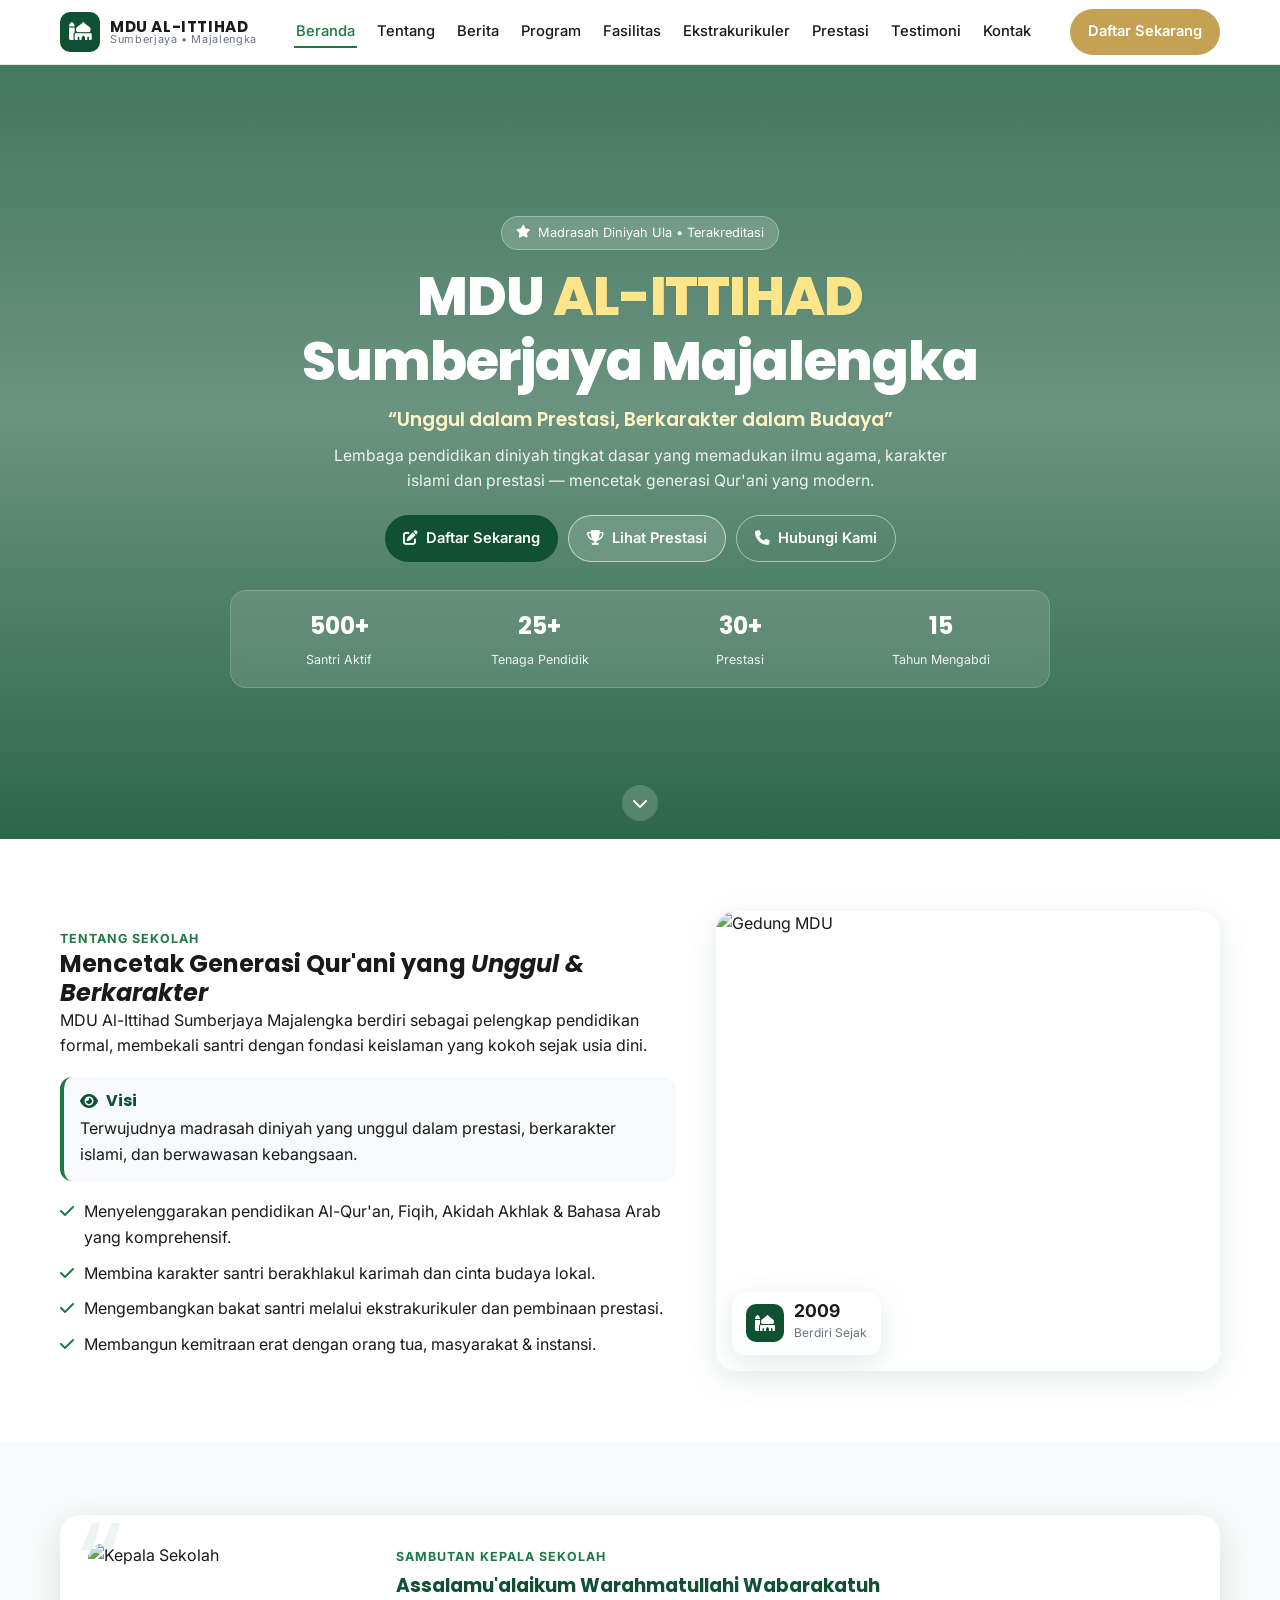
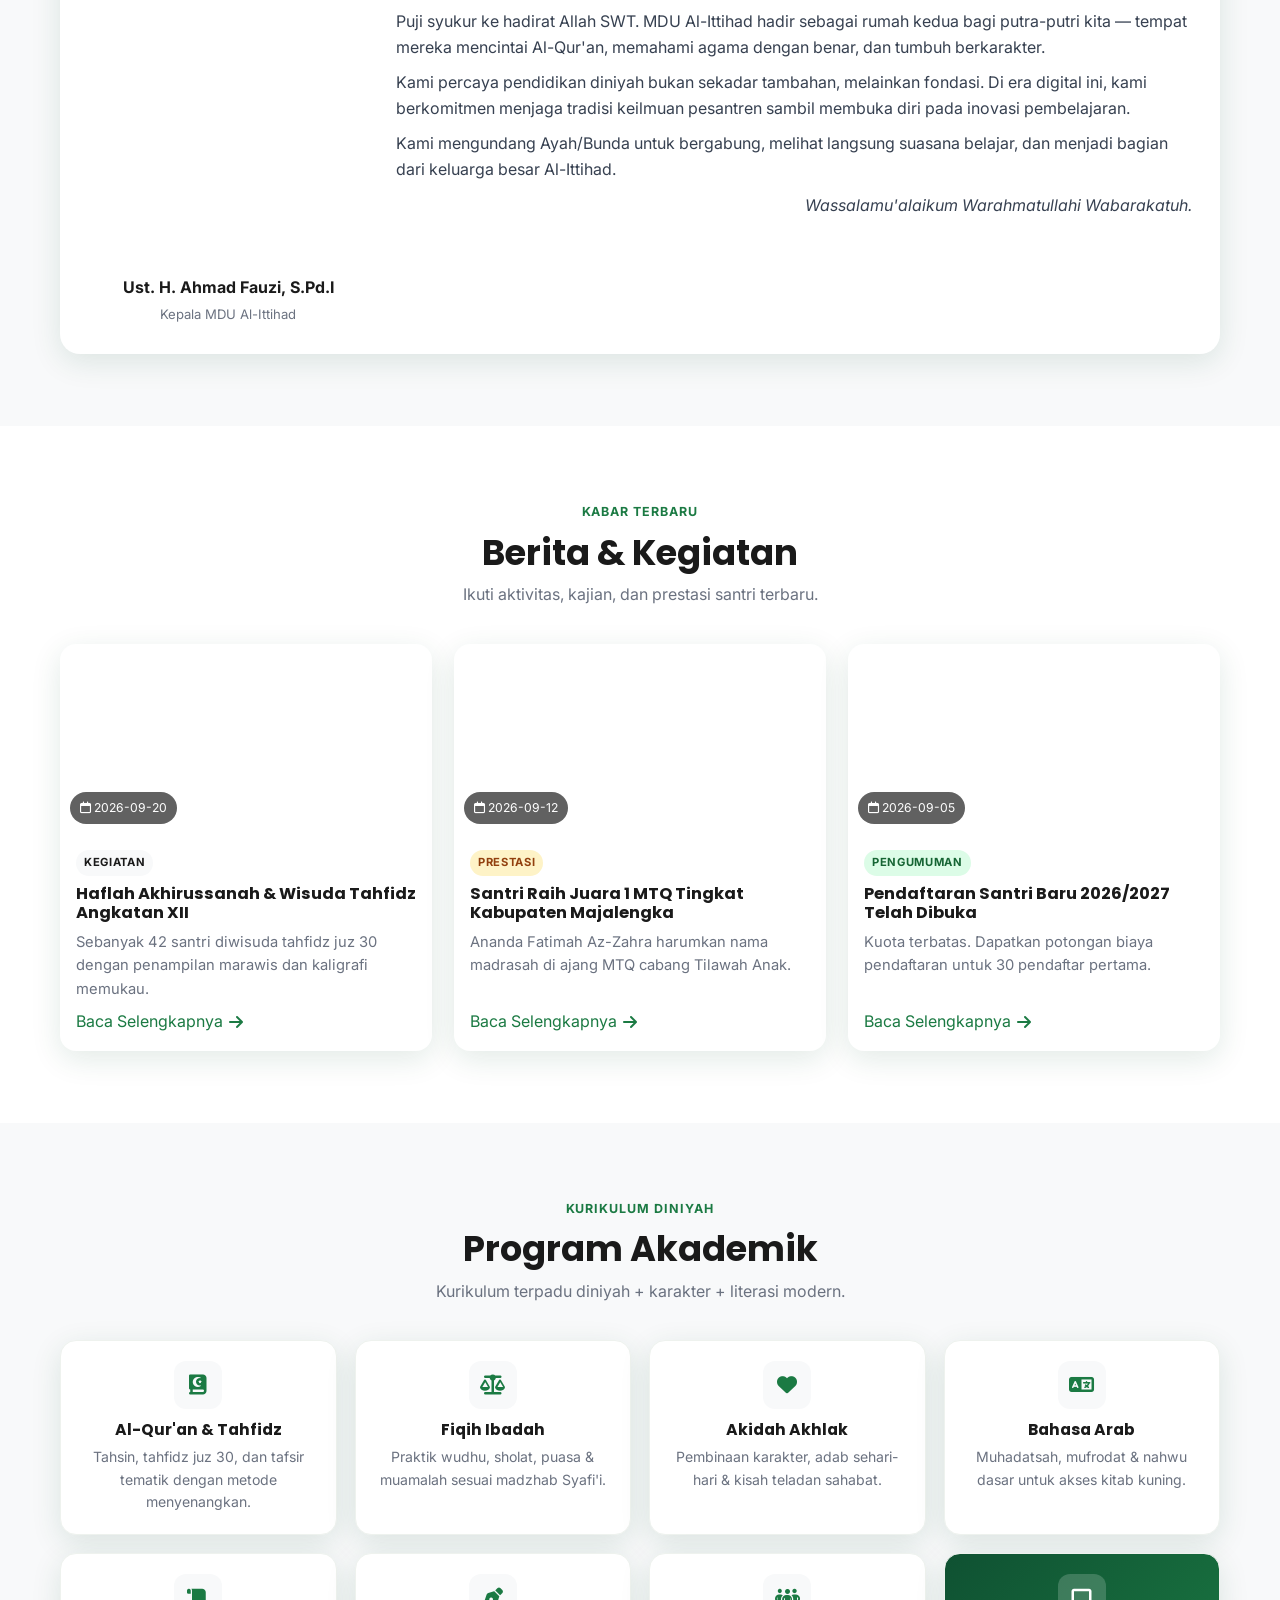
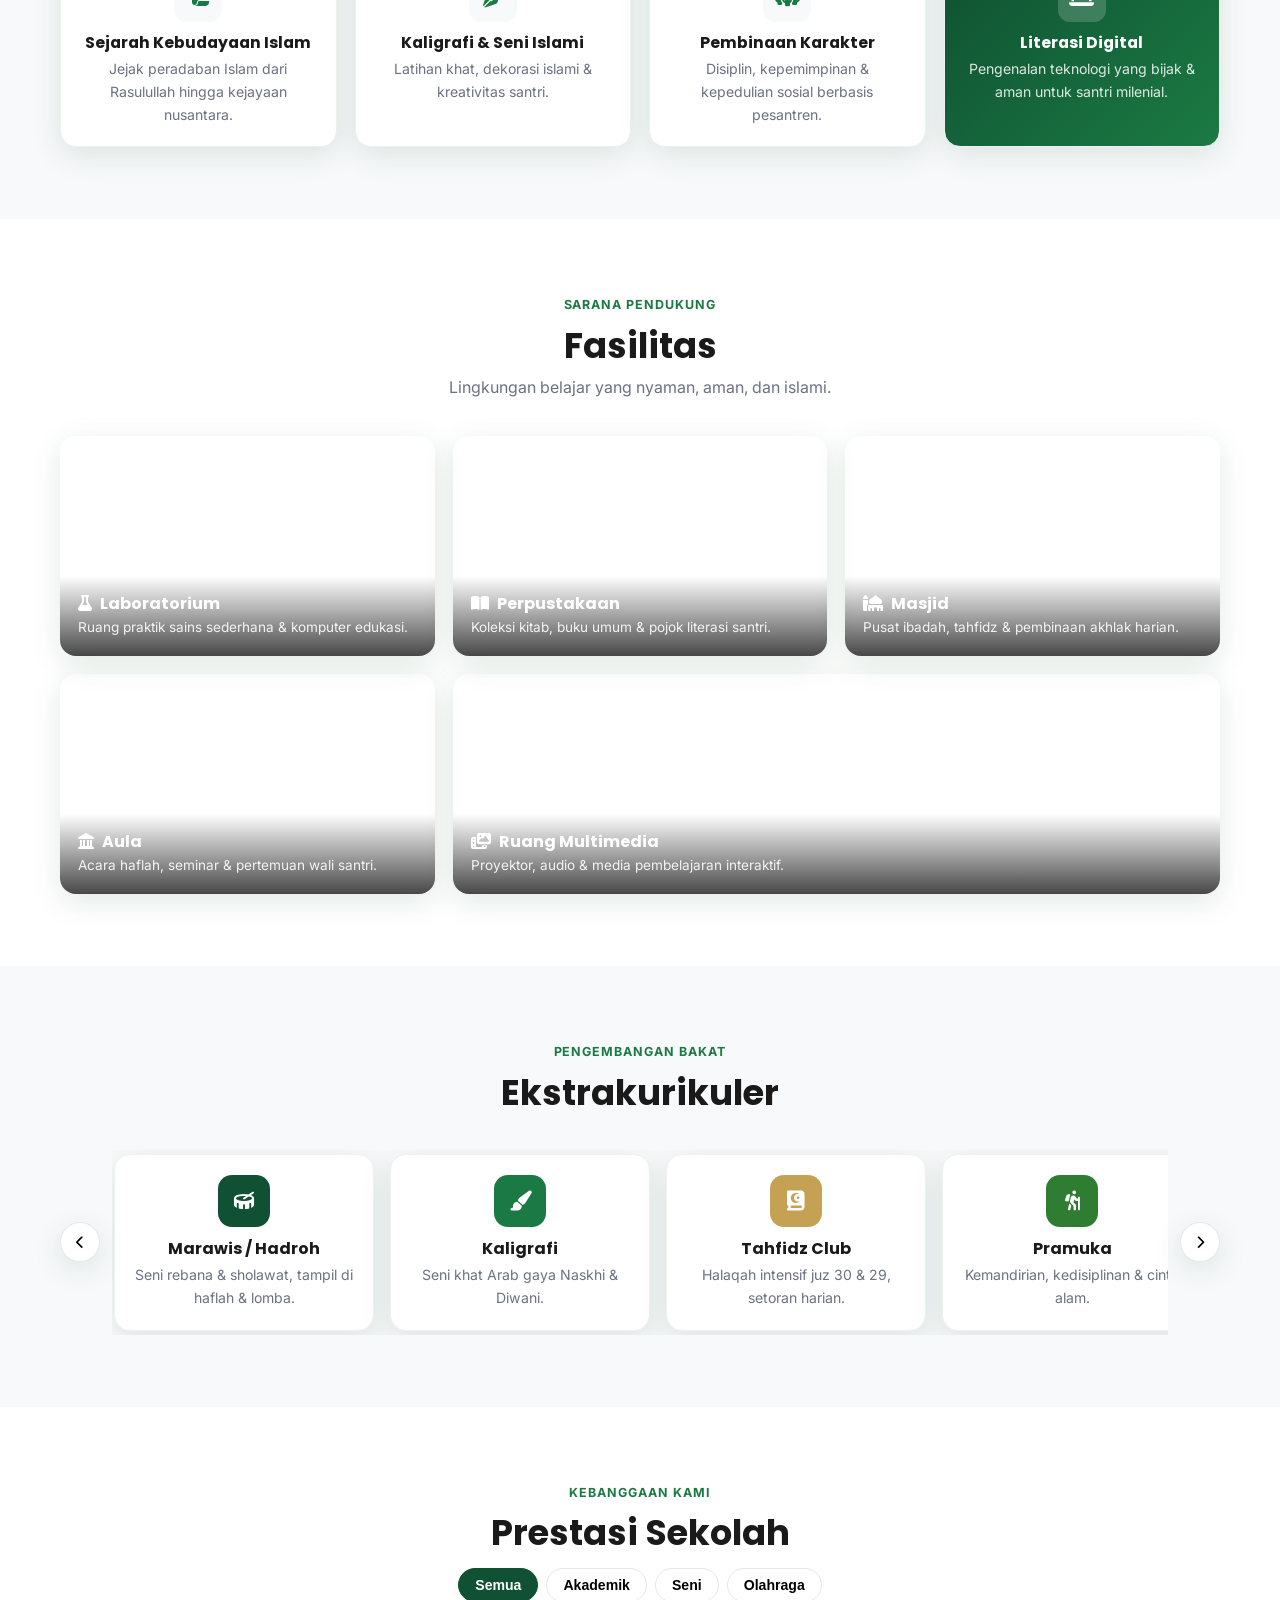
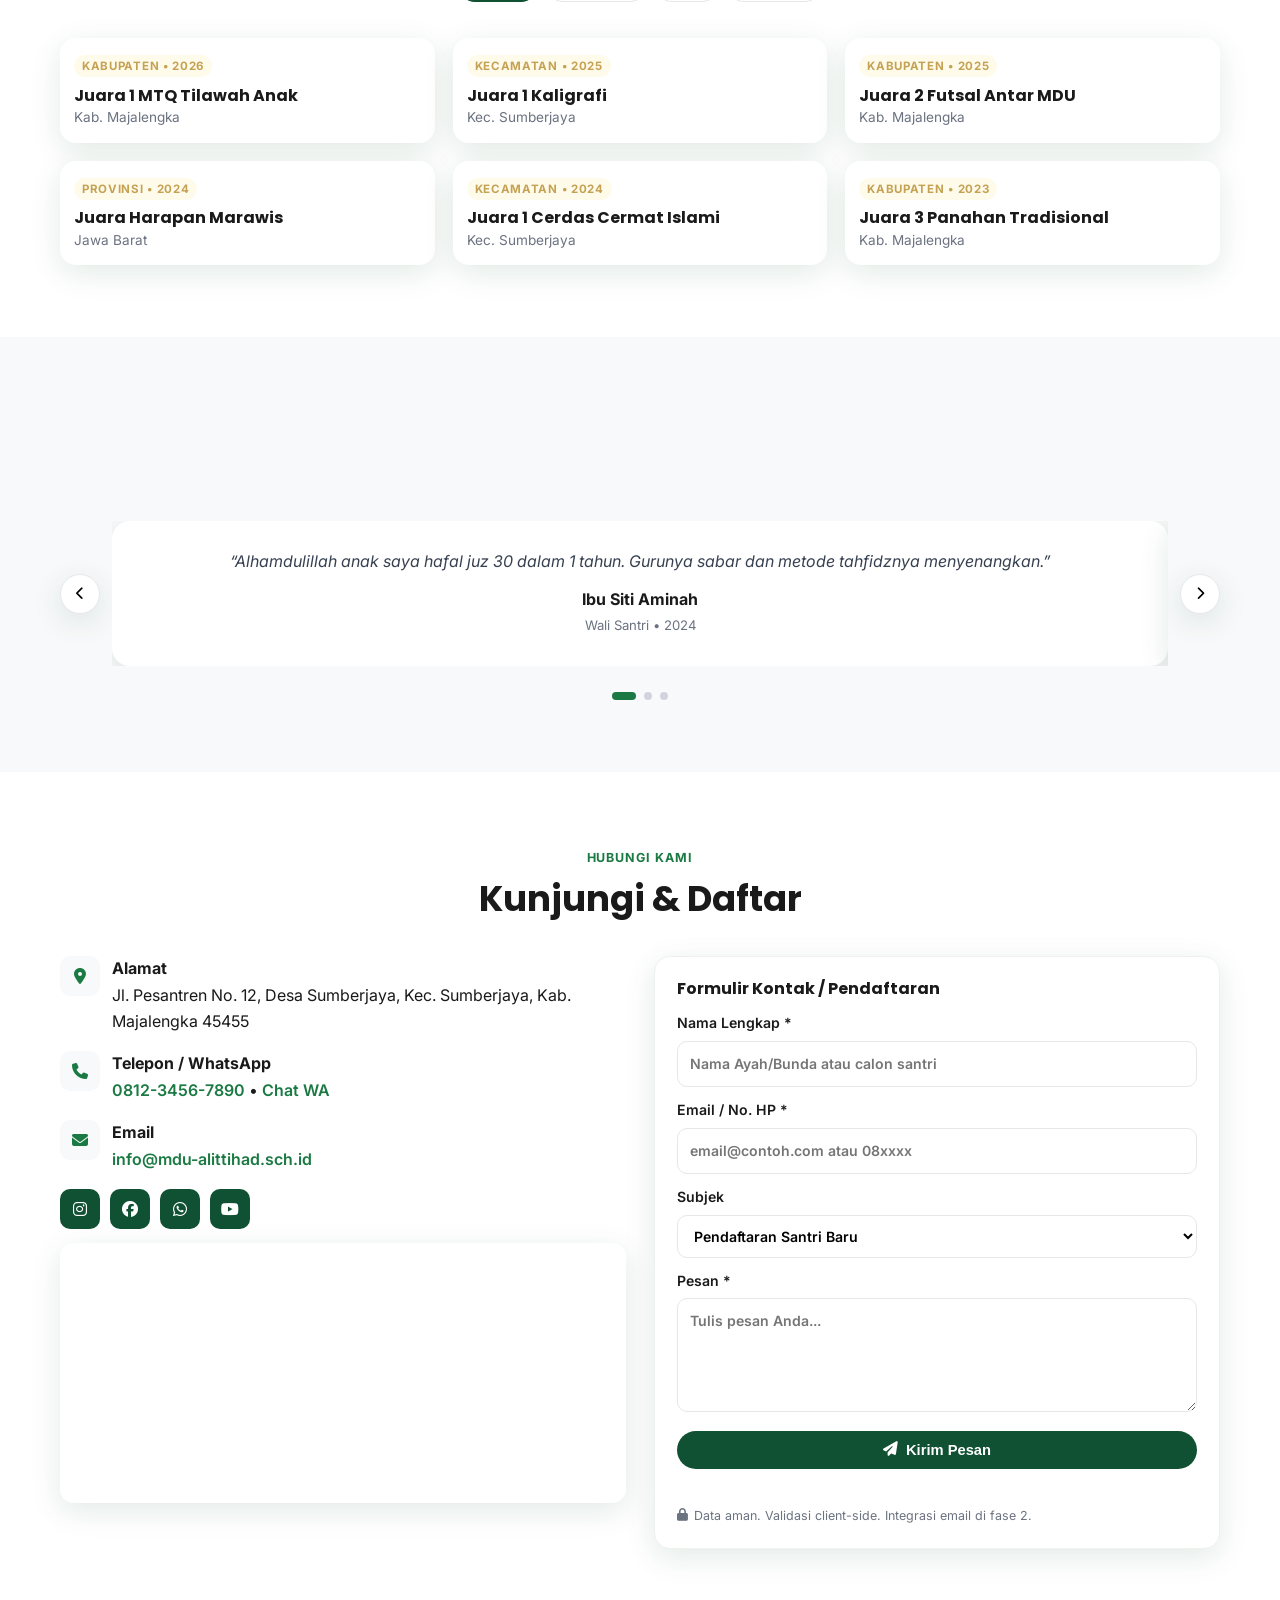
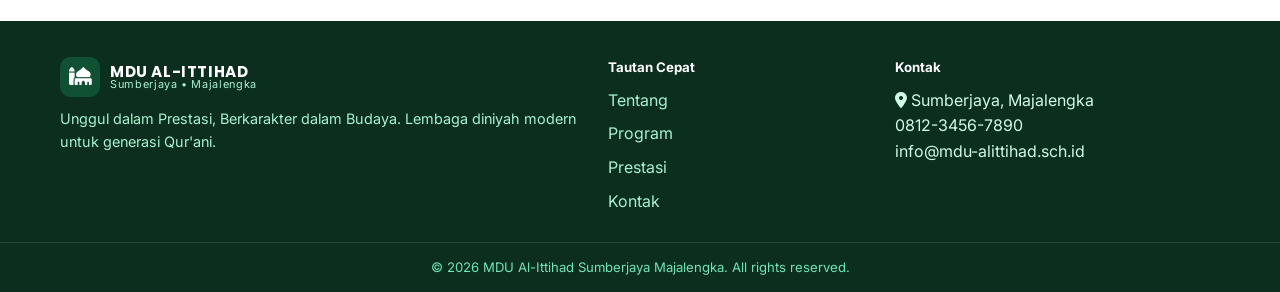
==== commit 16f11ef3: "update-4" ====
--- a/index.html
+++ b/index.html
@@ -291,6 +291,7 @@
   <div class="footer-bottom">© 2026 MDU Al-Ittihad Sumberjaya Majalengka. All rights reserved.</div>
 </footer>
 
+<div id="beritaModal" class="berita-modal" aria-hidden="true" onclick="if(event.target===this)closeBeritaModal()"><div class="berita-modal-card" role="dialog" aria-modal="true"><button class="berita-modal-close" onclick="closeBeritaModal()" aria-label="Tutup"><i class="fa-solid fa-xmark"></i></button><img id="bmImg" alt=""><div class="berita-modal-body"><span id="bmTag" class="tag"></span><span id="bmTgl" class="berita-modal-date"></span><h3 id="bmJudul"></h3><p id="bmExcerpt" class="berita-modal-excerpt"></p><div id="bmKonten" class="berita-modal-konten"></div></div></div></div>
 <button id="backToTop" class="back-to-top" aria-label="Kembali ke atas"><i class="fa-solid fa-arrow-up"></i></button>
 
 <script src="https://unpkg.com/aos@2.3.1/dist/aos.js"></script>
--- a/css/style.css
+++ b/css/style.css
@@ -179,6 +179,22 @@
 .footer-links{list-style:none;display:grid;gap:8px}
 .footer-links a{color:#A7F3D0}.footer-links a:hover{color:#fff}
 .footer-bottom{text-align:center;border-top:1px solid rgba(255,255,255,.12);margin-top:28px;padding:14px;color:#6EE7B7;font-size:.82rem}
+
+/* BERITA MODAL */
+.berita-modal{position:fixed;inset:0;background:rgba(0,0,0,.52);display:none;place-items:center;padding:20px;z-index:120;overflow:auto}
+.berita-modal.open{display:grid}
+.berita-modal-card{position:relative;background:#fff;border-radius:18px;overflow:hidden;width:min(680px,100%);max-height:90vh;display:flex;flex-direction:column;box-shadow:0 20px 60px rgba(0,0,0,.3);animation:modalIn .22s ease}
+@keyframes modalIn{from{opacity:0;transform:translateY(12px) scale(.98)}to{opacity:1;transform:none}}
+.berita-modal-card img{width:100%;height:280px;object-fit:cover;flex-shrink:0}
+.berita-modal-body{padding:22px;overflow:auto}
+.berita-modal-body h3{margin:10px 0 8px;font-size:1.25rem;line-height:1.3}
+.berita-modal-date{font-size:.82rem;color:var(--muted);margin-left:8px}
+.berita-modal-excerpt{color:#374151;font-weight:600;margin-bottom:12px}
+.berita-modal-konten{color:#374151;white-space:pre-wrap;line-height:1.7;font-size:.93rem}
+.berita-modal-close{position:absolute;top:12px;right:12px;width:36px;height:36px;border-radius:50%;border:0;background:rgba(0,0,0,.55);color:#fff;display:grid;place-items:center;cursor:pointer;backdrop-filter:blur(4px)}
+.berita-modal-close:hover{background:rgba(0,0,0,.75)}
+.read-more{cursor:pointer;background:none;border:0;font:inherit}
+@media(max-width:767px){.berita-modal-card img{height:200px}}
 
 /* BACK TO TOP */
 .back-to-top{position:fixed;right:18px;bottom:18px;width:44px;height:44px;border-radius:50%;border:0;background:var(--green);color:#fff;display:grid;place-items:center;cursor:pointer;box-shadow:var(--shadow);opacity:0;pointer-events:none;transform:translateY(10px);transition:.25s;z-index:90}
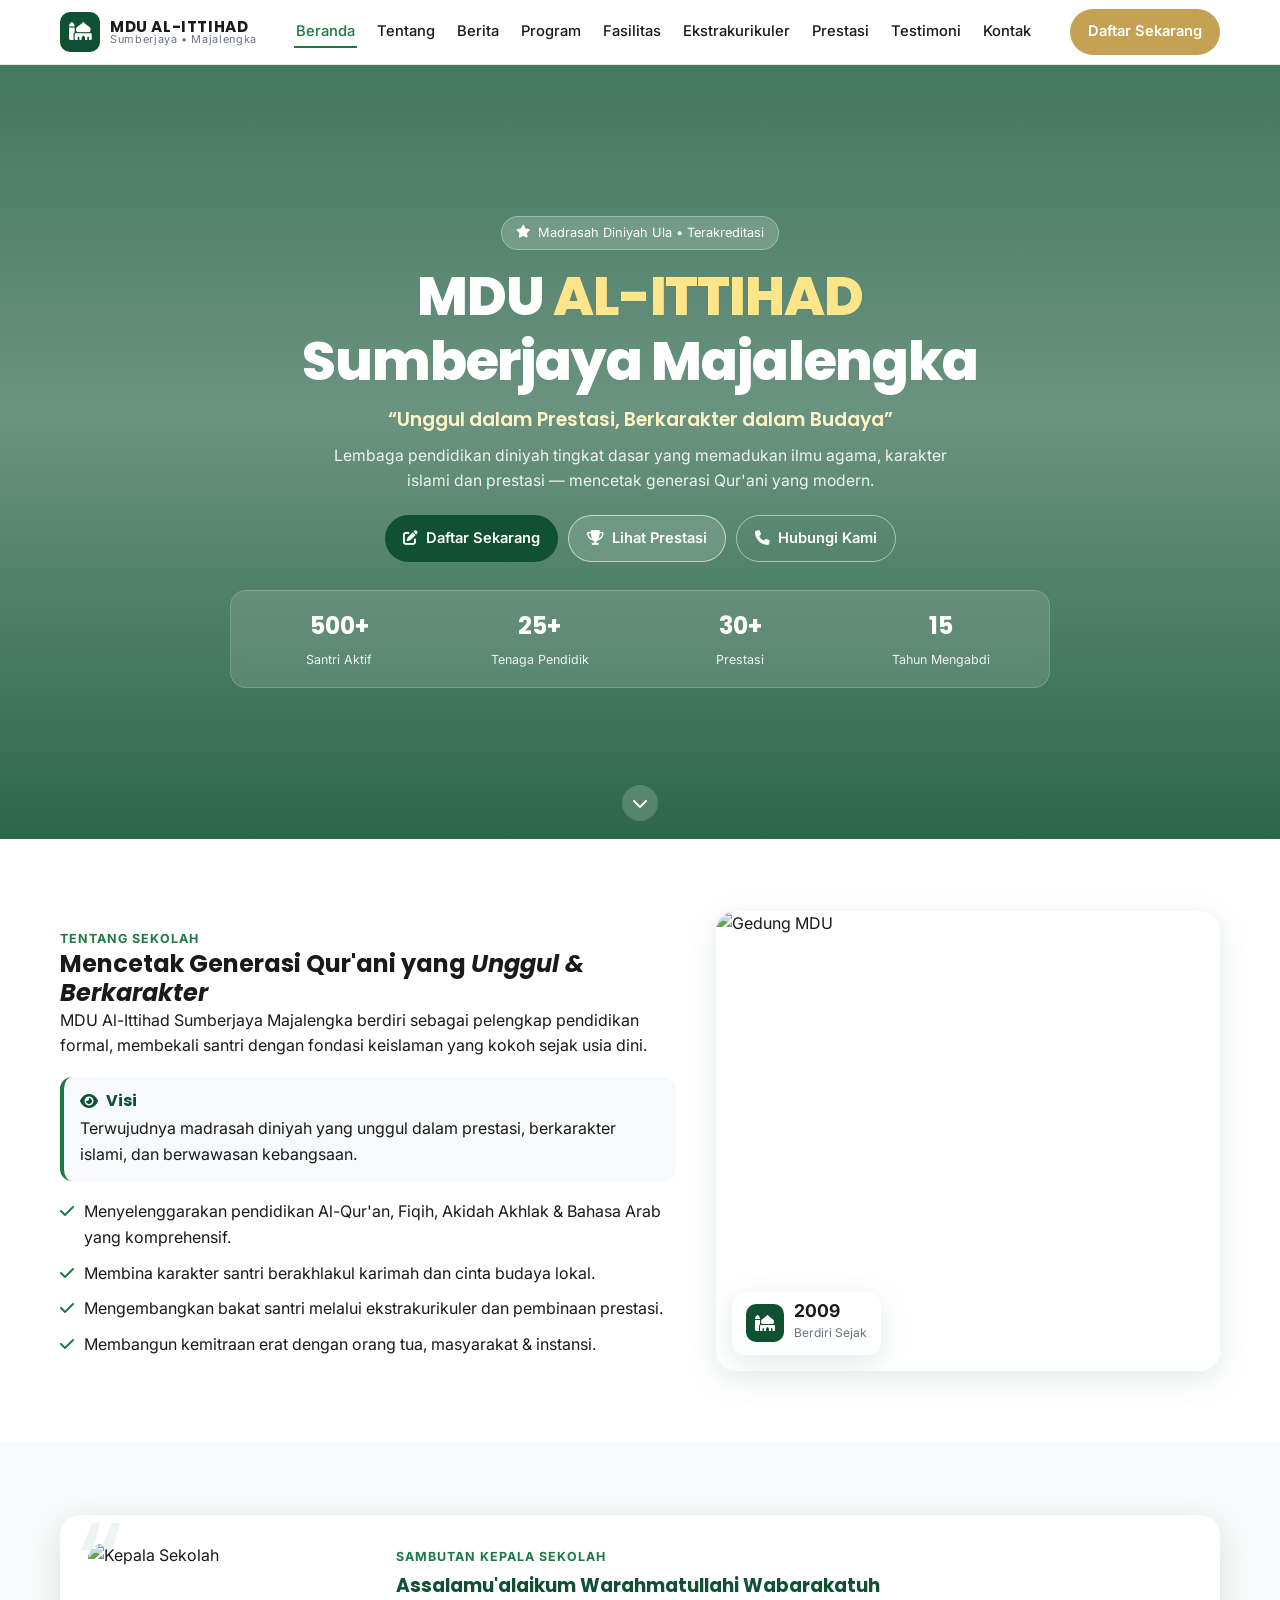
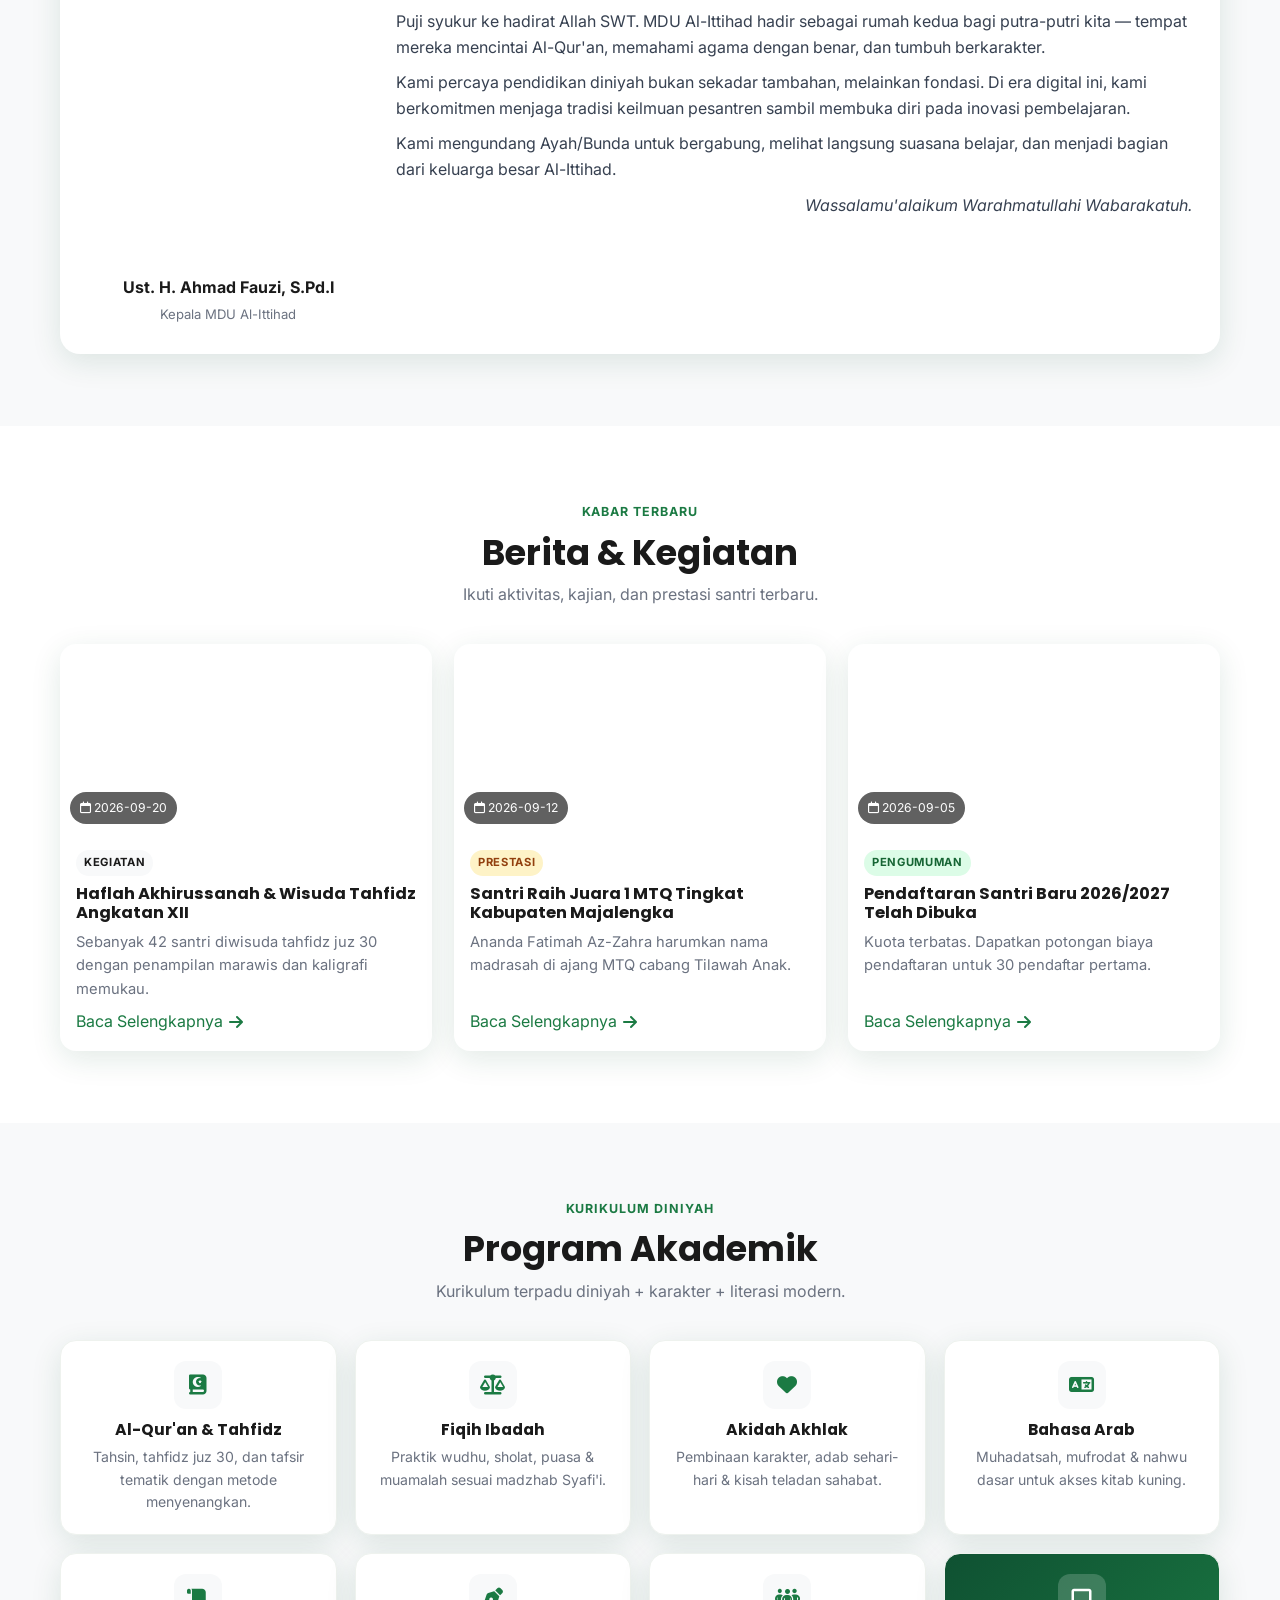
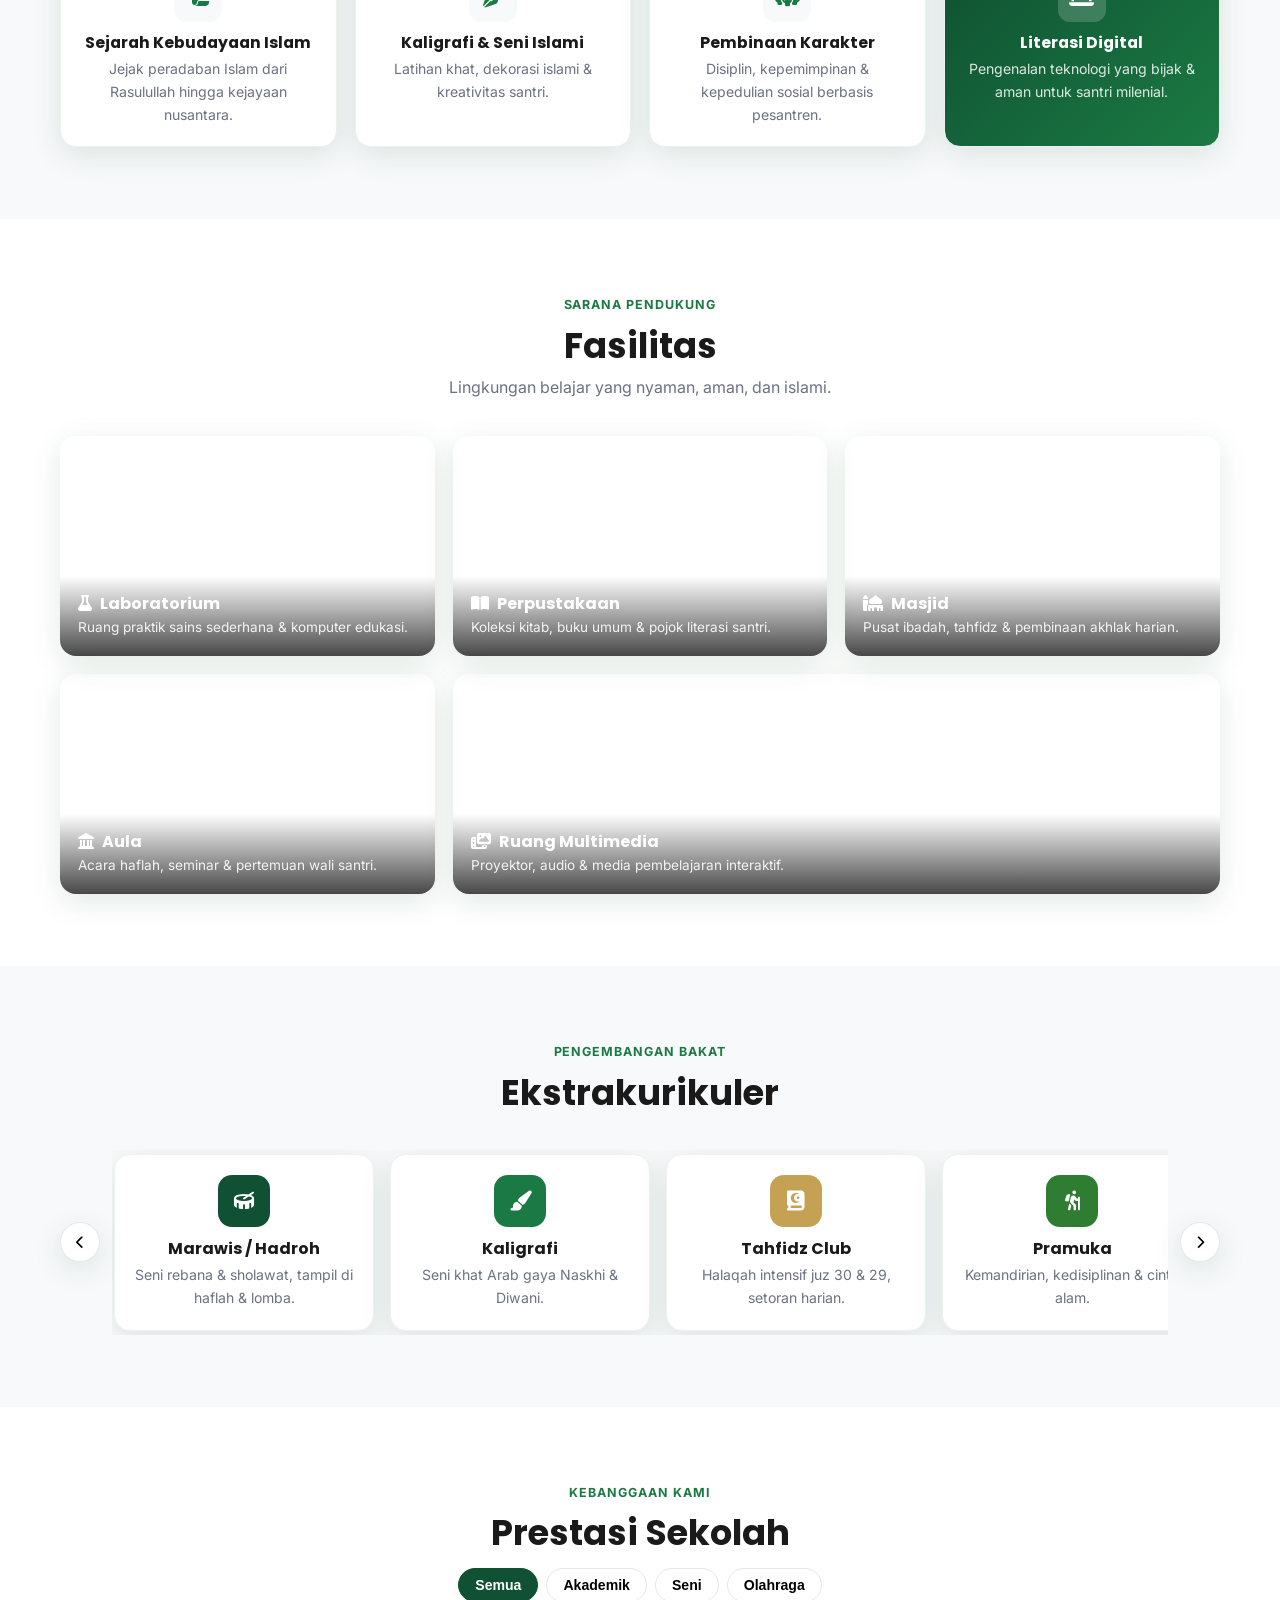
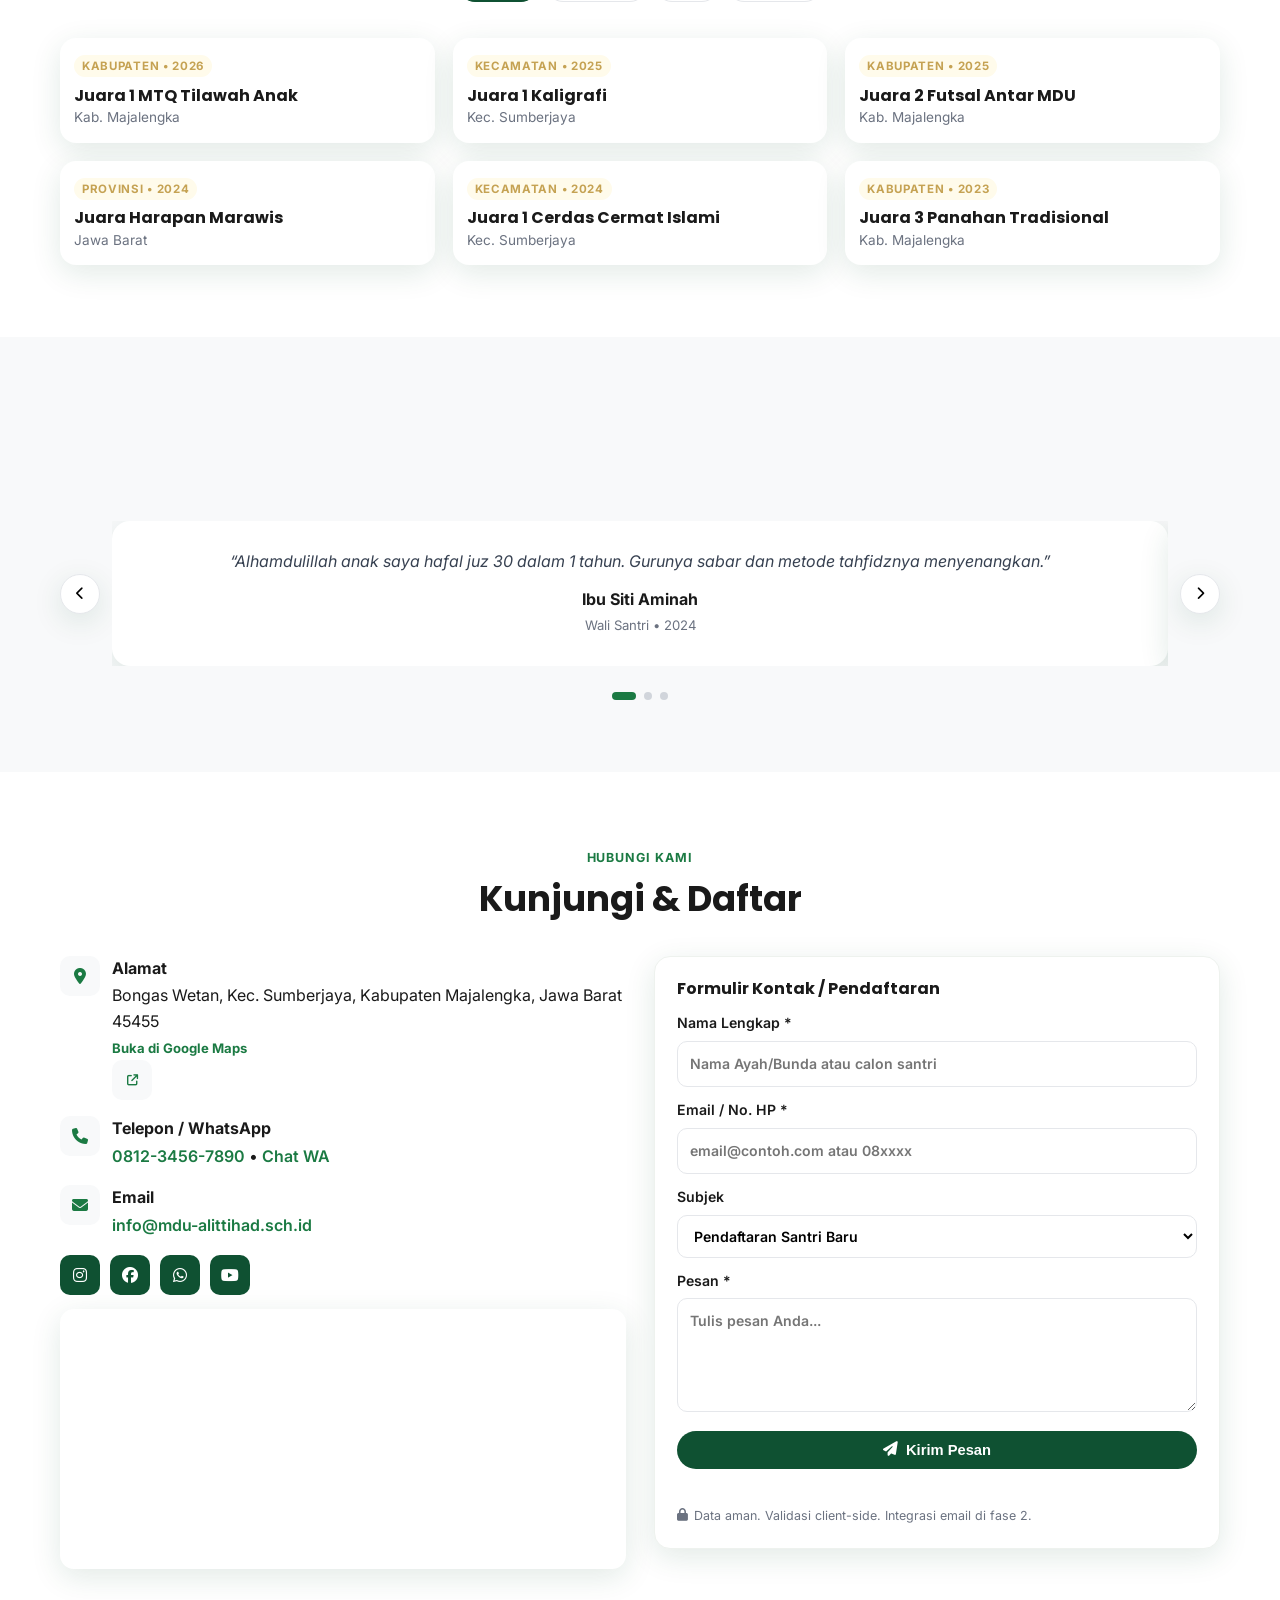
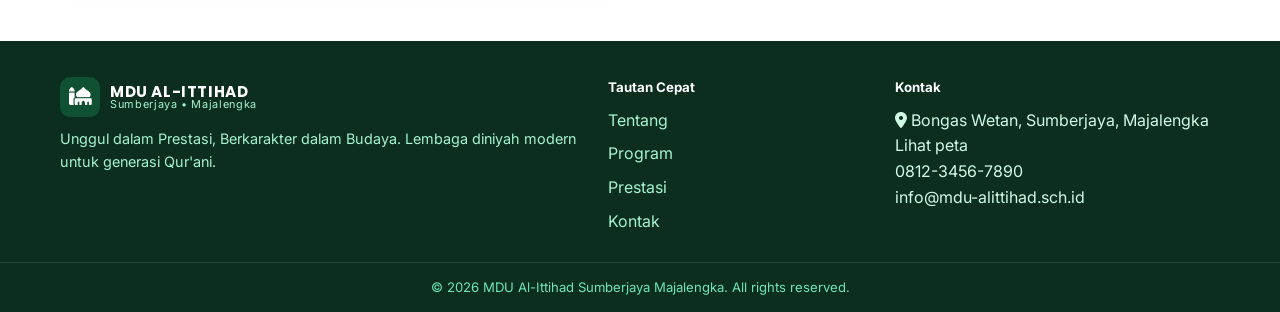
==== commit f0e024eb: "update-5" ====
--- a/index.html
+++ b/index.html
@@ -255,7 +255,7 @@
     </div>
     <div class="kontak-grid">
       <div class="kontak-info" data-aos="fade-right">
-        <div class="info-item"><i class="fa-solid fa-location-dot"></i><div><b>Alamat</b><p>Jl. Pesantren No. 12, Desa Sumberjaya, Kec. Sumberjaya, Kab. Majalengka 45455</p></div></div>
+        <div class="info-item"><i class="fa-solid fa-location-dot"></i><div><b>Alamat</b><p>Bongas Wetan, Kec. Sumberjaya, Kabupaten Majalengka, Jawa Barat 45455</p><a href="https://www.google.com/maps/place/Bongas+Wetan,+Kec.+Sumberjaya,+Kabupaten+Majalengka,+Jawa+Barat+45455/@-6.6995675,108.3268261,19z" target="_blank" rel="noopener" style="font-size:.82rem;color:var(--green2);font-weight:700">Buka di Google Maps <i class="fa-solid fa-arrow-up-right-from-square" style="font-size:.7rem"></i></a></div></div>
         <div class="info-item"><i class="fa-solid fa-phone"></i><div><b>Telepon / WhatsApp</b><p><a href="tel:+6281234567890">0812-3456-7890</a> • <a href="https://wa.me/6281234567890" target="_blank">Chat WA</a></p></div></div>
         <div class="info-item"><i class="fa-solid fa-envelope"></i><div><b>Email</b><p><a href="mailto:info@mdu-alittihad.sch.id">info@mdu-alittihad.sch.id</a></p></div></div>
         <div class="socials">
@@ -265,7 +265,7 @@
           <a href="#" aria-label="Youtube"><i class="fa-brands fa-youtube"></i></a>
         </div>
         <div class="map-wrap">
-          <iframe src="https://www.google.com/maps/embed?pb=!1m18!1m12!1m3!1d3962!2d108.1!3d-6.8!2m3!1f0!2f0!3f0!3m2!1i1024!2i768!4f13.1!3m3!1m2!1s0x0%3A0x0!2zNsKwNDgnMDAuMCJTIDEwOMKwMDYnMDAuMCJF!5e0!3m2!1sid!2sid!4v1" loading="lazy" referrerpolicy="no-referrer-when-downgrade" title="Peta MDU Al-Ittihad"></iframe>
+          <iframe src="https://www.google.com/maps?q=-6.6995675,108.3268261&z=17&hl=id&output=embed" loading="lazy" referrerpolicy="no-referrer-when-downgrade" title="Peta MDU Al-Ittihad - Bongas Wetan, Sumberjaya"></iframe>
         </div>
       </div>
       <form id="contactForm" class="kontak-form" data-aos="fade-left" novalidate>
@@ -286,7 +286,7 @@
   <div class="container footer-grid">
     <div><a href="#hero" class="brand"><span class="brand-icon"><i class="fa-solid fa-mosque"></i></span><span class="brand-text"><b>MDU AL-ITTIHAD</b><small>Sumberjaya • Majalengka</small></span></a><p class="footer-desc">Unggul dalam Prestasi, Berkarakter dalam Budaya. Lembaga diniyah modern untuk generasi Qur'ani.</p></div>
     <div><h5>Tautan Cepat</h5><ul class="footer-links"><li><a href="#tentang">Tentang</a></li><li><a href="#program">Program</a></li><li><a href="#prestasi">Prestasi</a></li><li><a href="#kontak">Kontak</a></li></ul></div>
-    <div><h5>Kontak</h5><p><i class="fa-solid fa-location-dot"></i> Sumberjaya, Majalengka<br><a href="tel:+6281234567890">0812-3456-7890</a><br><a href="mailto:info@mdu-alittihad.sch.id">info@mdu-alittihad.sch.id</a></p></div>
+    <div><h5>Kontak</h5><p><i class="fa-solid fa-location-dot"></i> Bongas Wetan, Sumberjaya, Majalengka<br><a href="https://www.google.com/maps/place/Bongas+Wetan,+Kec.+Sumberjaya,+Kabupaten+Majalengka,+Jawa+Barat+45455/@-6.6995675,108.3268261,19z" target="_blank" rel="noopener">Lihat peta</a><br><a href="tel:+6281234567890">0812-3456-7890</a><br><a href="mailto:info@mdu-alittihad.sch.id">info@mdu-alittihad.sch.id</a></p></div>
   </div>
   <div class="footer-bottom">© 2026 MDU Al-Ittihad Sumberjaya Majalengka. All rights reserved.</div>
 </footer>
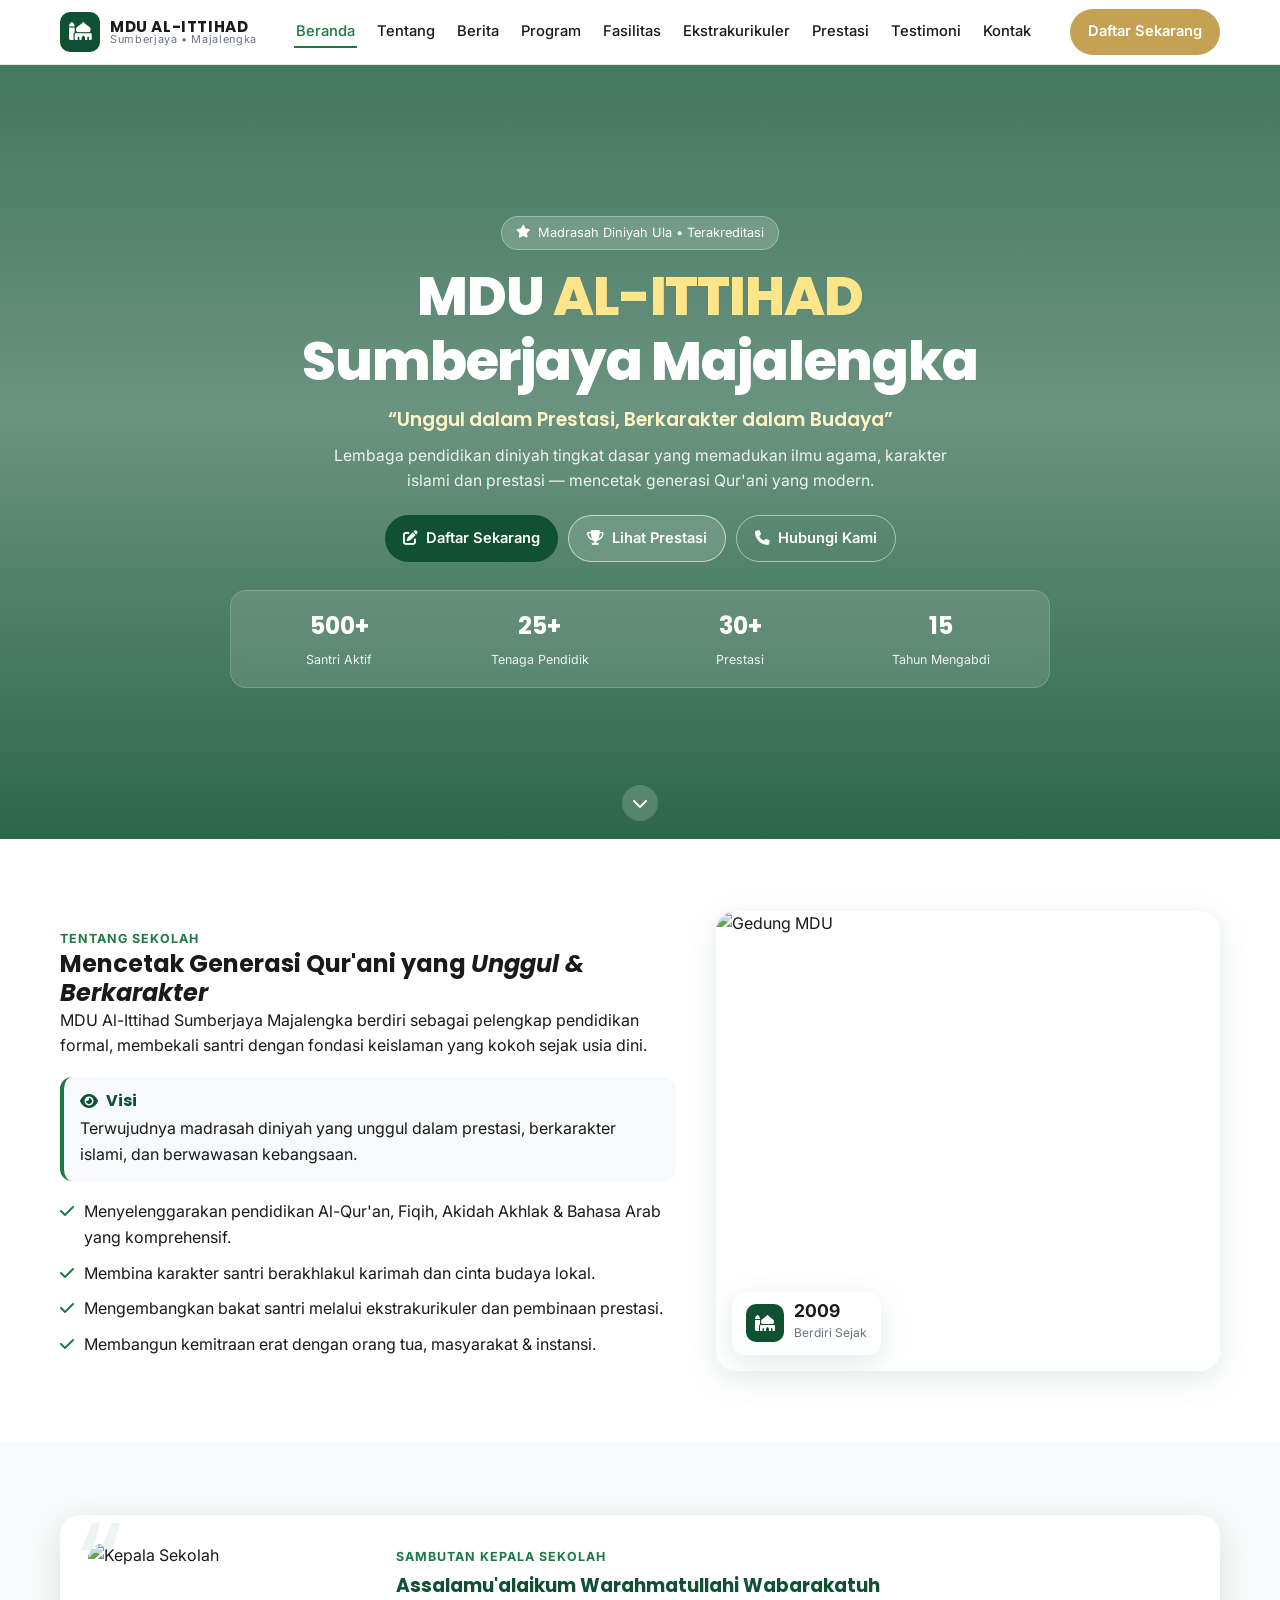
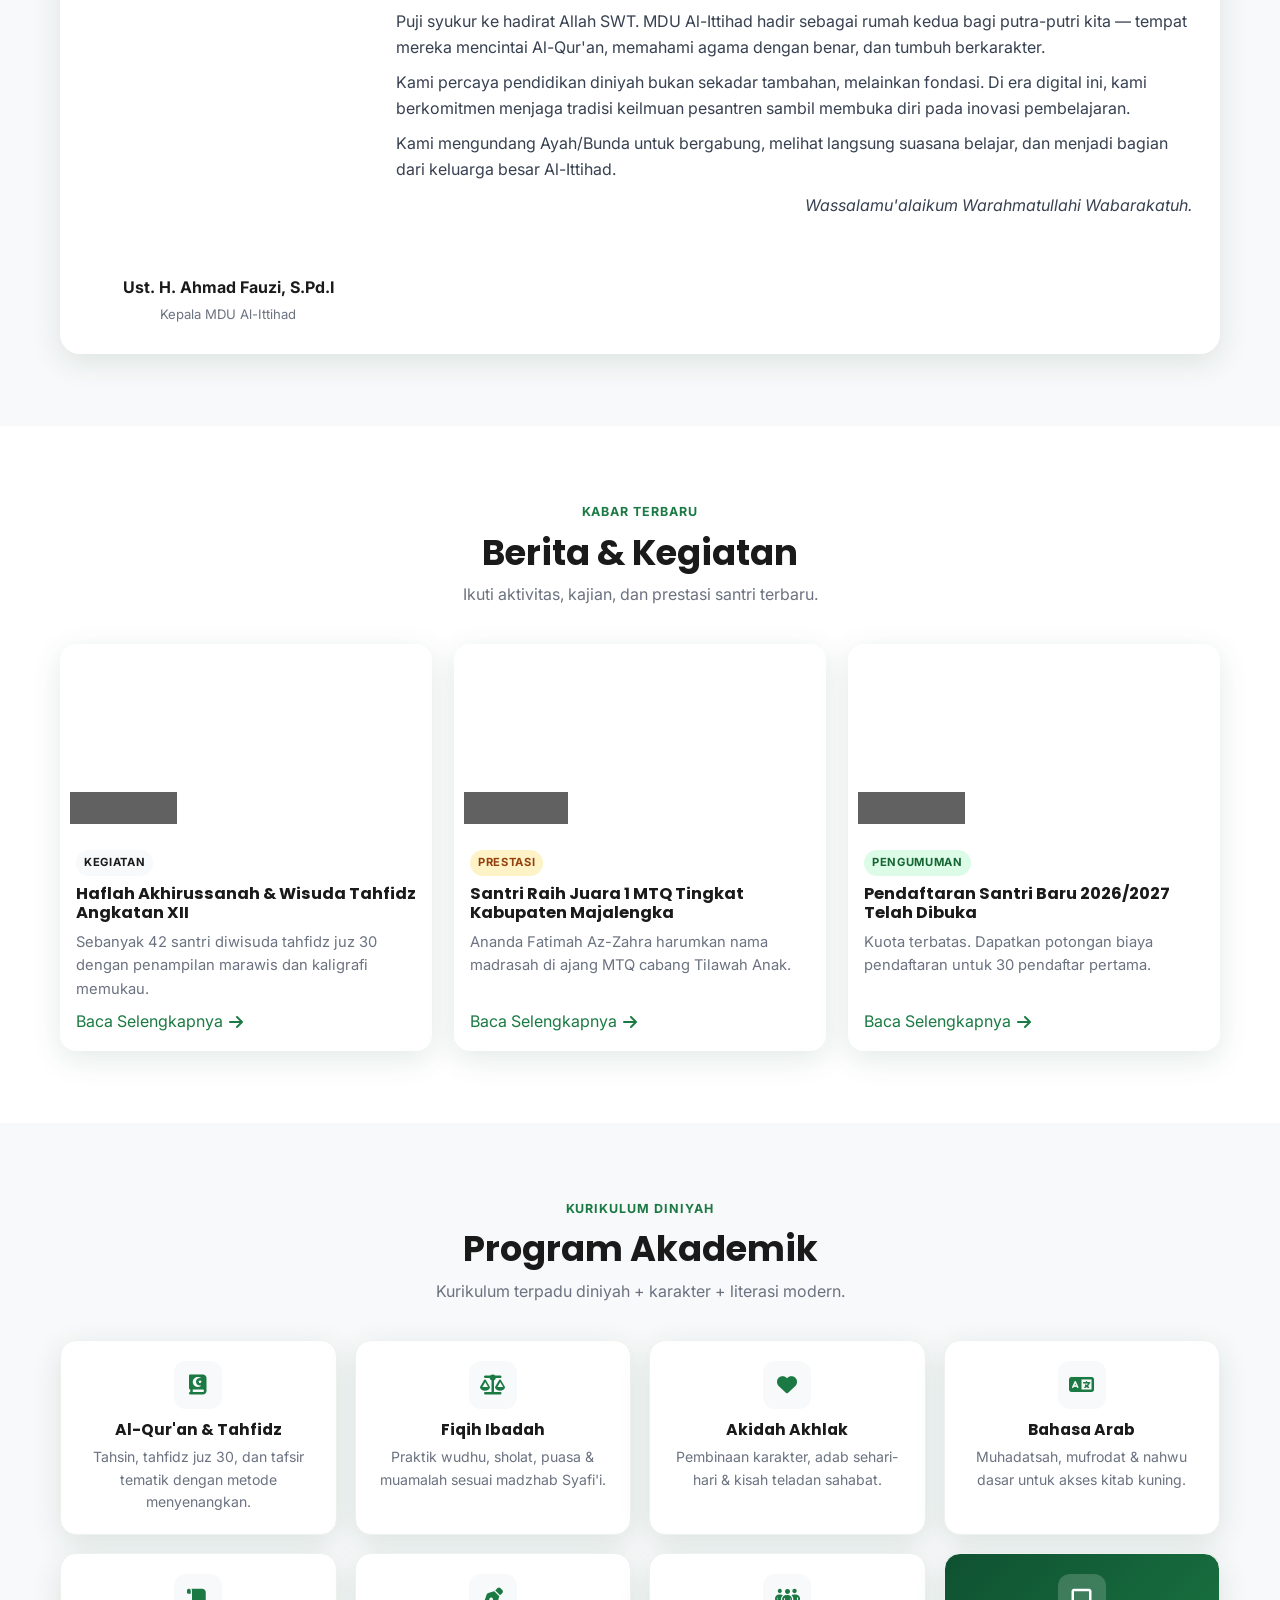
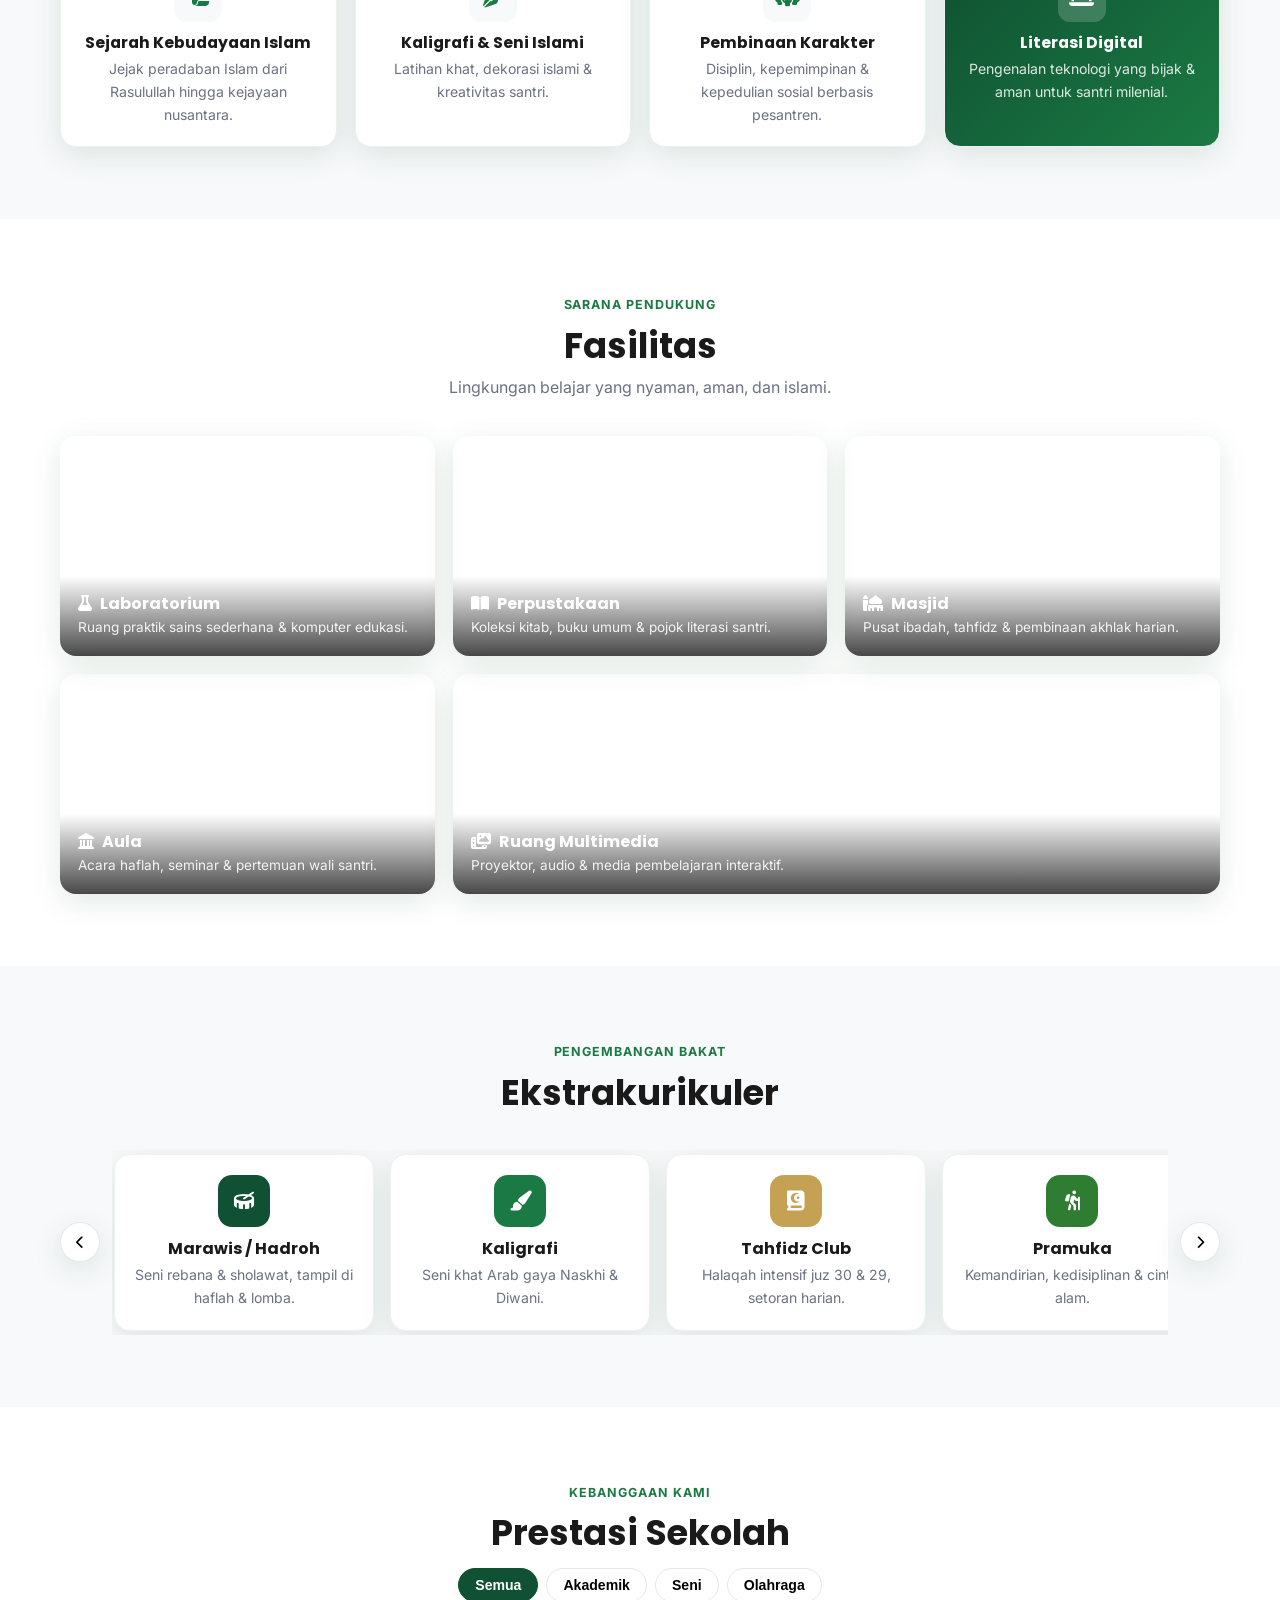
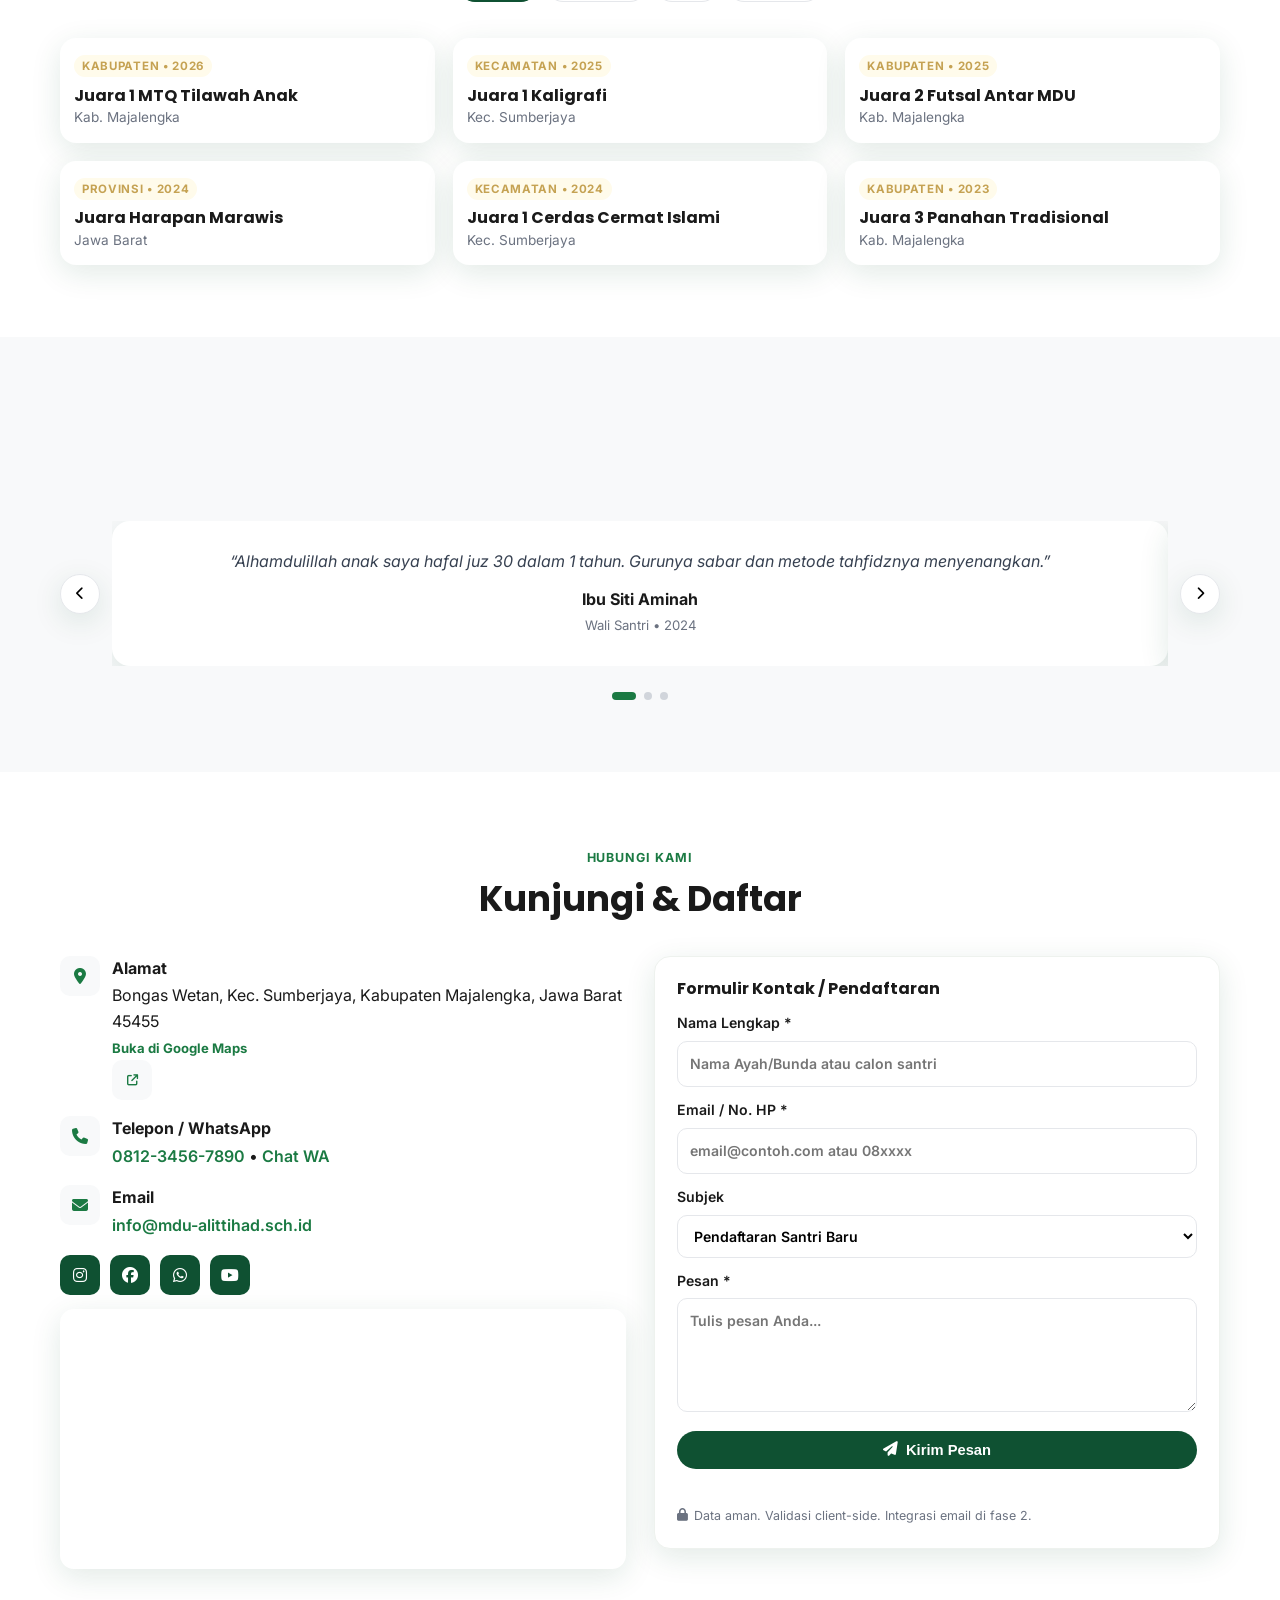
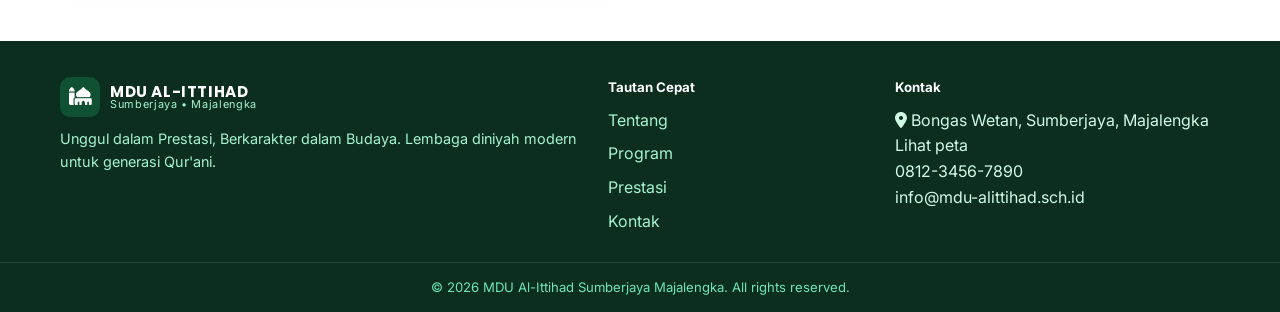
==== commit d9b26bf0: "update-6" ====
--- a/index.html
+++ b/index.html
@@ -125,15 +125,15 @@
     <div class="grid-3">
       <article class="news-card" data-aos="fade-up" data-aos-delay="0">
         <div class="news-thumb"><img src="https://images.unsplash.com/photo-1503676260728-1c00da094a0b?w=600&q=80" loading="lazy" alt=""><span class="news-date"><i class="fa-regular fa-calendar"></i> 20 Sep 2026</span></div>
-        <div class="news-body"><span class="tag">Kegiatan</span><h4>Haflah Akhirussanah & Wisuda Tahfidz Angkatan XII</h4><p>Sebanyak 42 santri diwisuda tahfidz juz 30 dengan penampilan marawis dan kaligrafi memukau.</p><a href="#" class="read-more">Baca Selengkapnya <i class="fa-solid fa-arrow-right"></i></a></div>
+        <div class="news-body"><span class="tag">Kegiatan</span><h4>Haflah Akhirussanah & Wisuda Tahfidz Angkatan XII</h4><p>Sebanyak 42 santri diwisuda tahfidz juz 30 dengan penampilan marawis dan kaligrafi memukau.</p><button type="button" class="read-more" onclick="openBeritaModal('b1')">Baca Selengkapnya <i class="fa-solid fa-arrow-right"></i></button></div>
       </article>
       <article class="news-card" data-aos="fade-up" data-aos-delay="100">
         <div class="news-thumb"><img src="https://images.unsplash.com/photo-1524995997946-a1c2e315a42f?w=600&q=80" loading="lazy" alt=""><span class="news-date"><i class="fa-regular fa-calendar"></i> 12 Sep 2026</span></div>
-        <div class="news-body"><span class="tag gold">Prestasi</span><h4>Santri Raih Juara 1 MTQ Tingkat Kabupaten Majalengka</h4><p>Ananda Fatimah Az-Zahra harumkan nama madrasah di ajang MTQ cabang Tilawah Anak.</p><a href="#" class="read-more">Baca Selengkapnya <i class="fa-solid fa-arrow-right"></i></a></div>
+        <div class="news-body"><span class="tag gold">Prestasi</span><h4>Santri Raih Juara 1 MTQ Tingkat Kabupaten Majalengka</h4><p>Ananda Fatimah Az-Zahra harumkan nama madrasah di ajang MTQ cabang Tilawah Anak.</p><button type="button" class="read-more" onclick="openBeritaModal('b2')">Baca Selengkapnya <i class="fa-solid fa-arrow-right"></i></button></div>
       </article>
       <article class="news-card" data-aos="fade-up" data-aos-delay="200">
         <div class="news-thumb"><img src="https://images.unsplash.com/photo-1517245386807-bb43f82c33c4?w=600&q=80" loading="lazy" alt=""><span class="news-date"><i class="fa-regular fa-calendar"></i> 05 Sep 2026</span></div>
-        <div class="news-body"><span class="tag green">Pengumuman</span><h4>Pendaftaran Santri Baru 2026/2027 Telah Dibuka</h4><p>Kuota terbatas. Dapatkan potongan biaya pendaftaran untuk 30 pendaftar pertama.</p><a href="#" class="read-more">Baca Selengkapnya <i class="fa-solid fa-arrow-right"></i></a></div>
+        <div class="news-body"><span class="tag green">Pengumuman</span><h4>Pendaftaran Santri Baru 2026/2027 Telah Dibuka</h4><p>Kuota terbatas. Dapatkan potongan biaya pendaftaran untuk 30 pendaftar pertama.</p><button type="button" class="read-more" onclick="openBeritaModal('b3')">Baca Selengkapnya <i class="fa-solid fa-arrow-right"></i></button></div>
       </article>
     </div>
   </div>
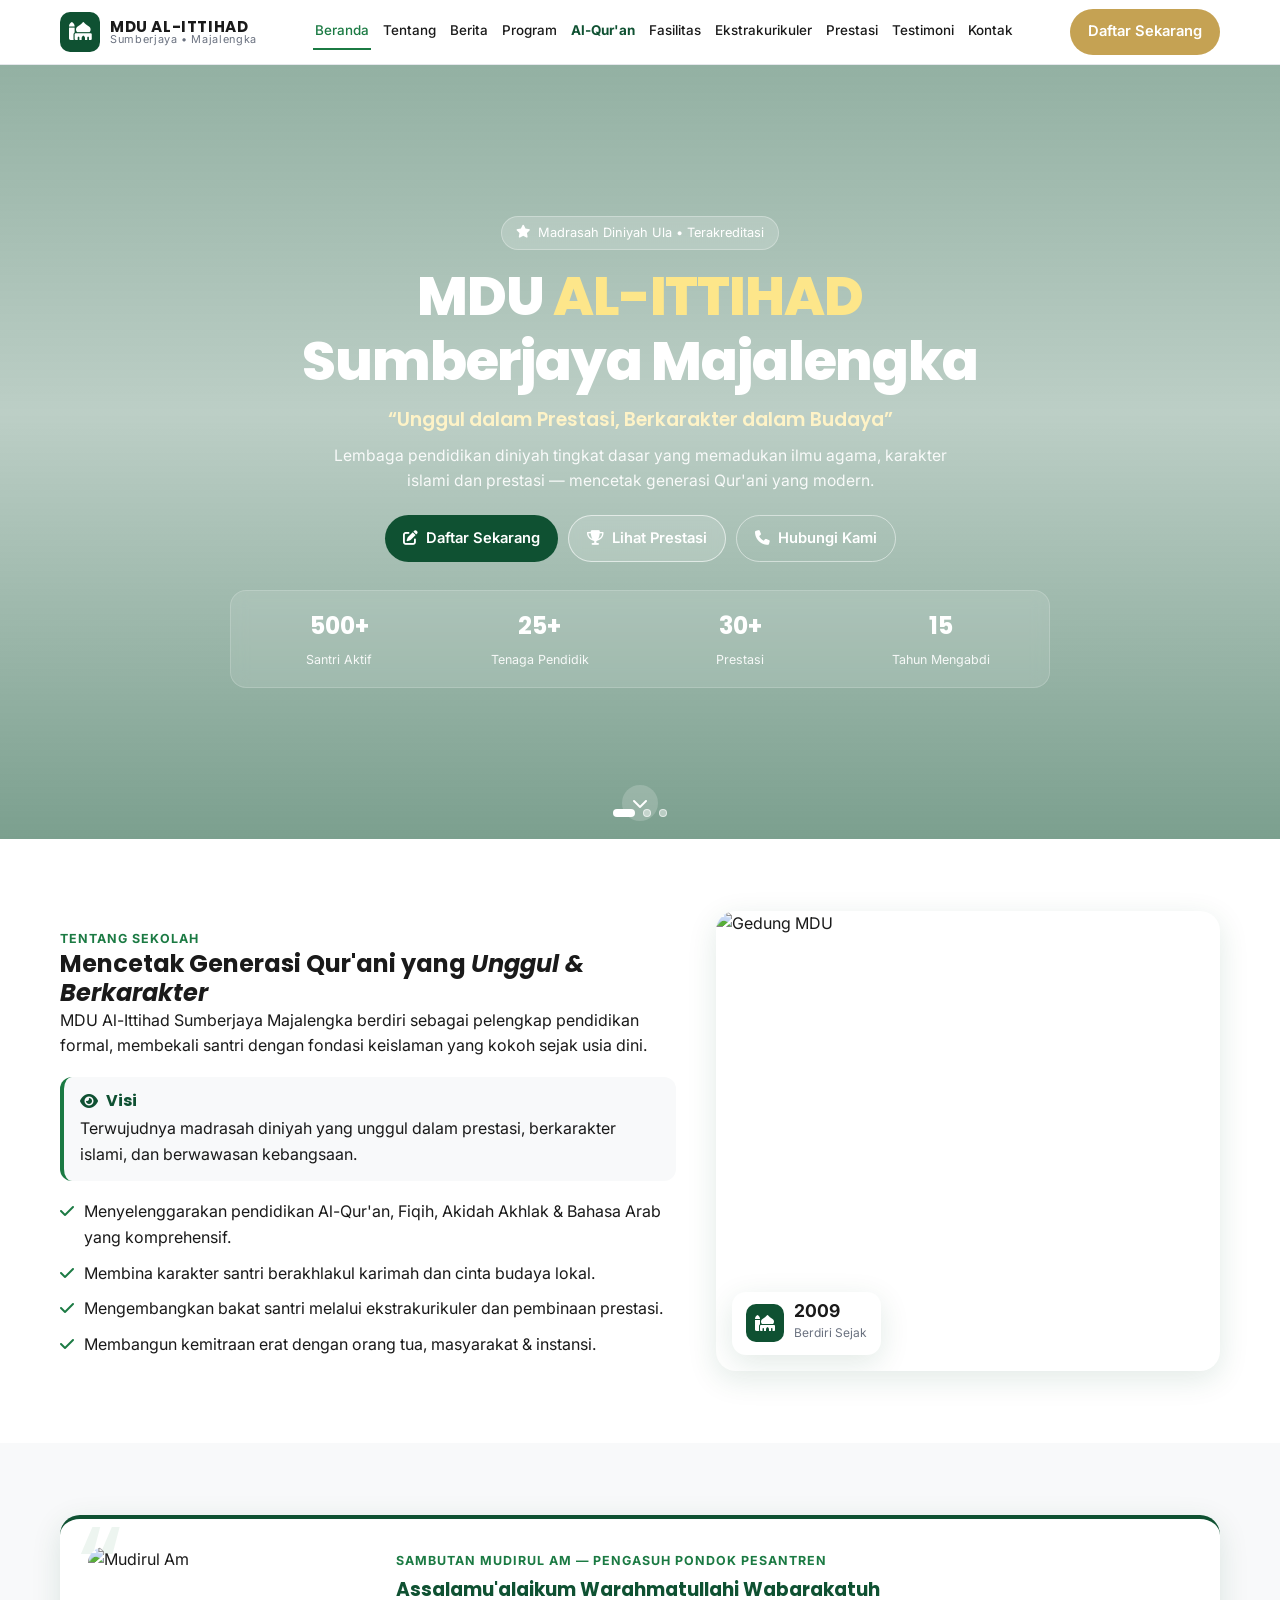
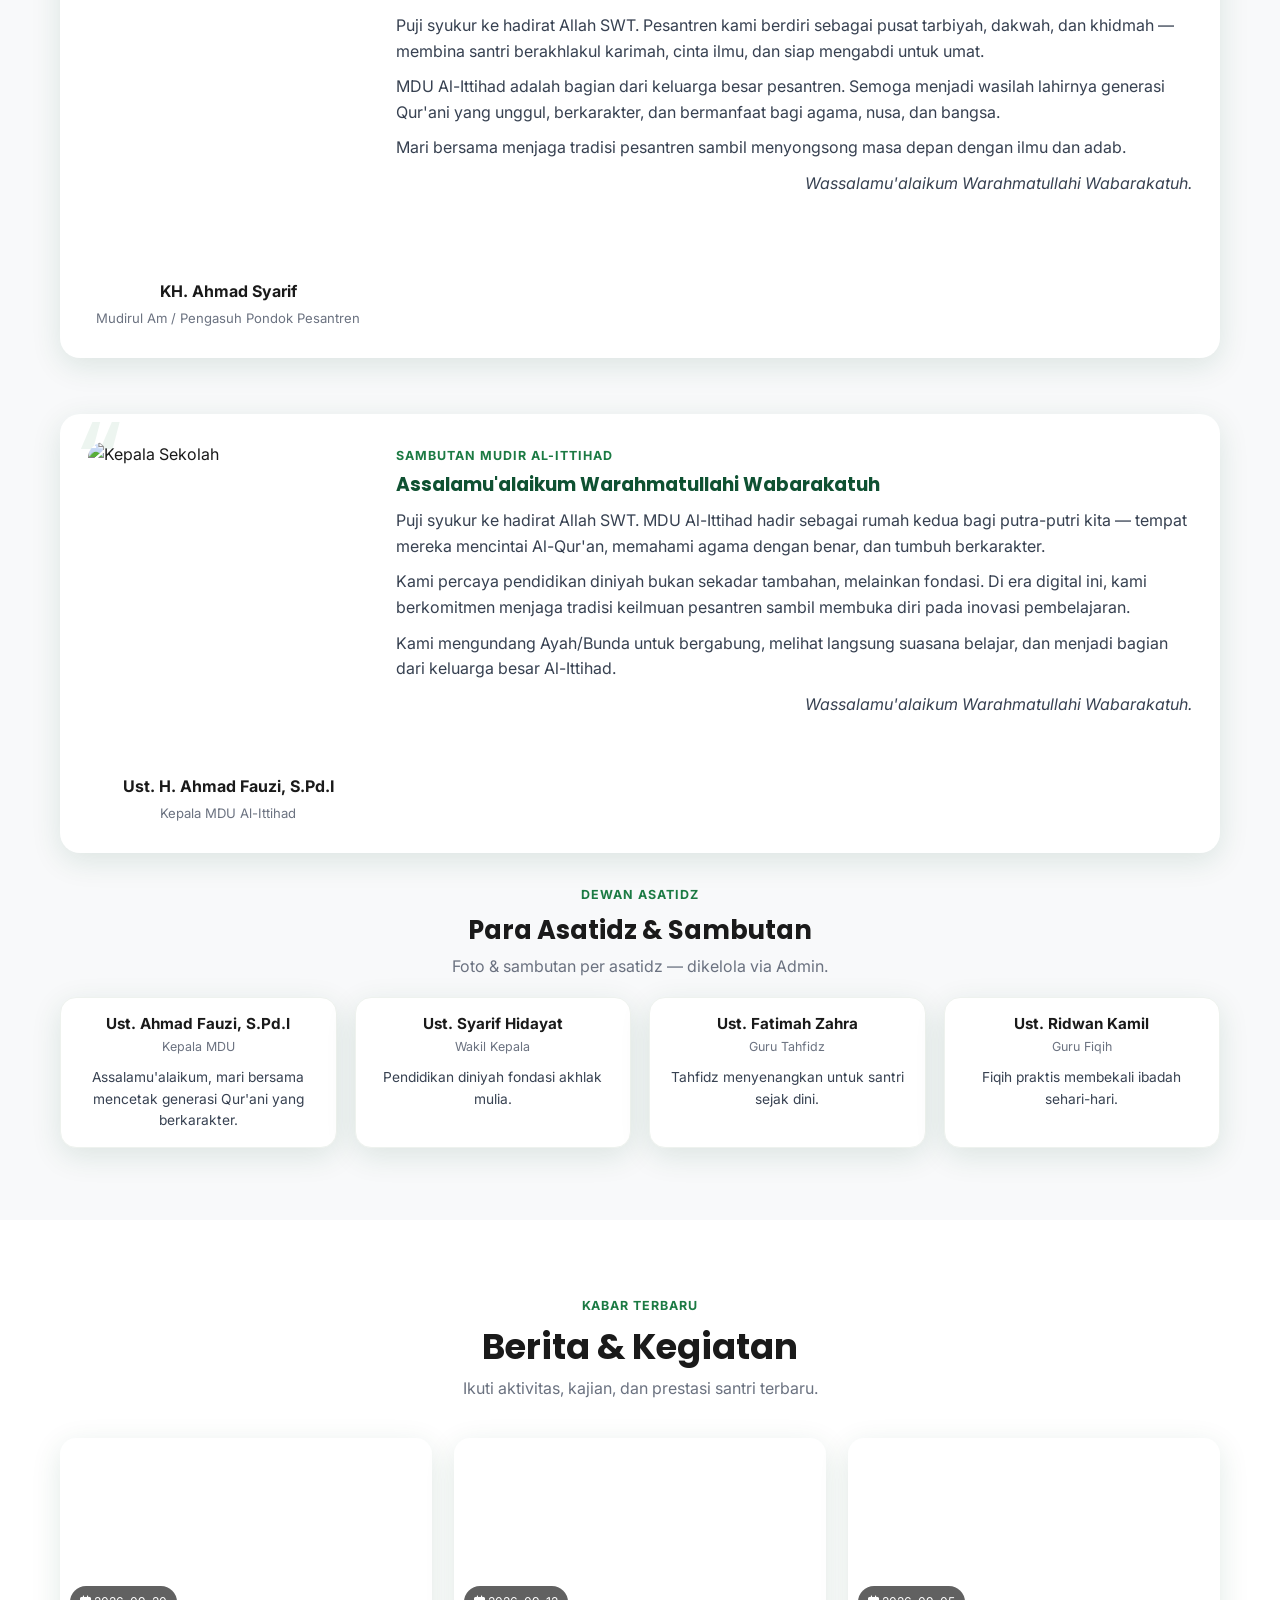
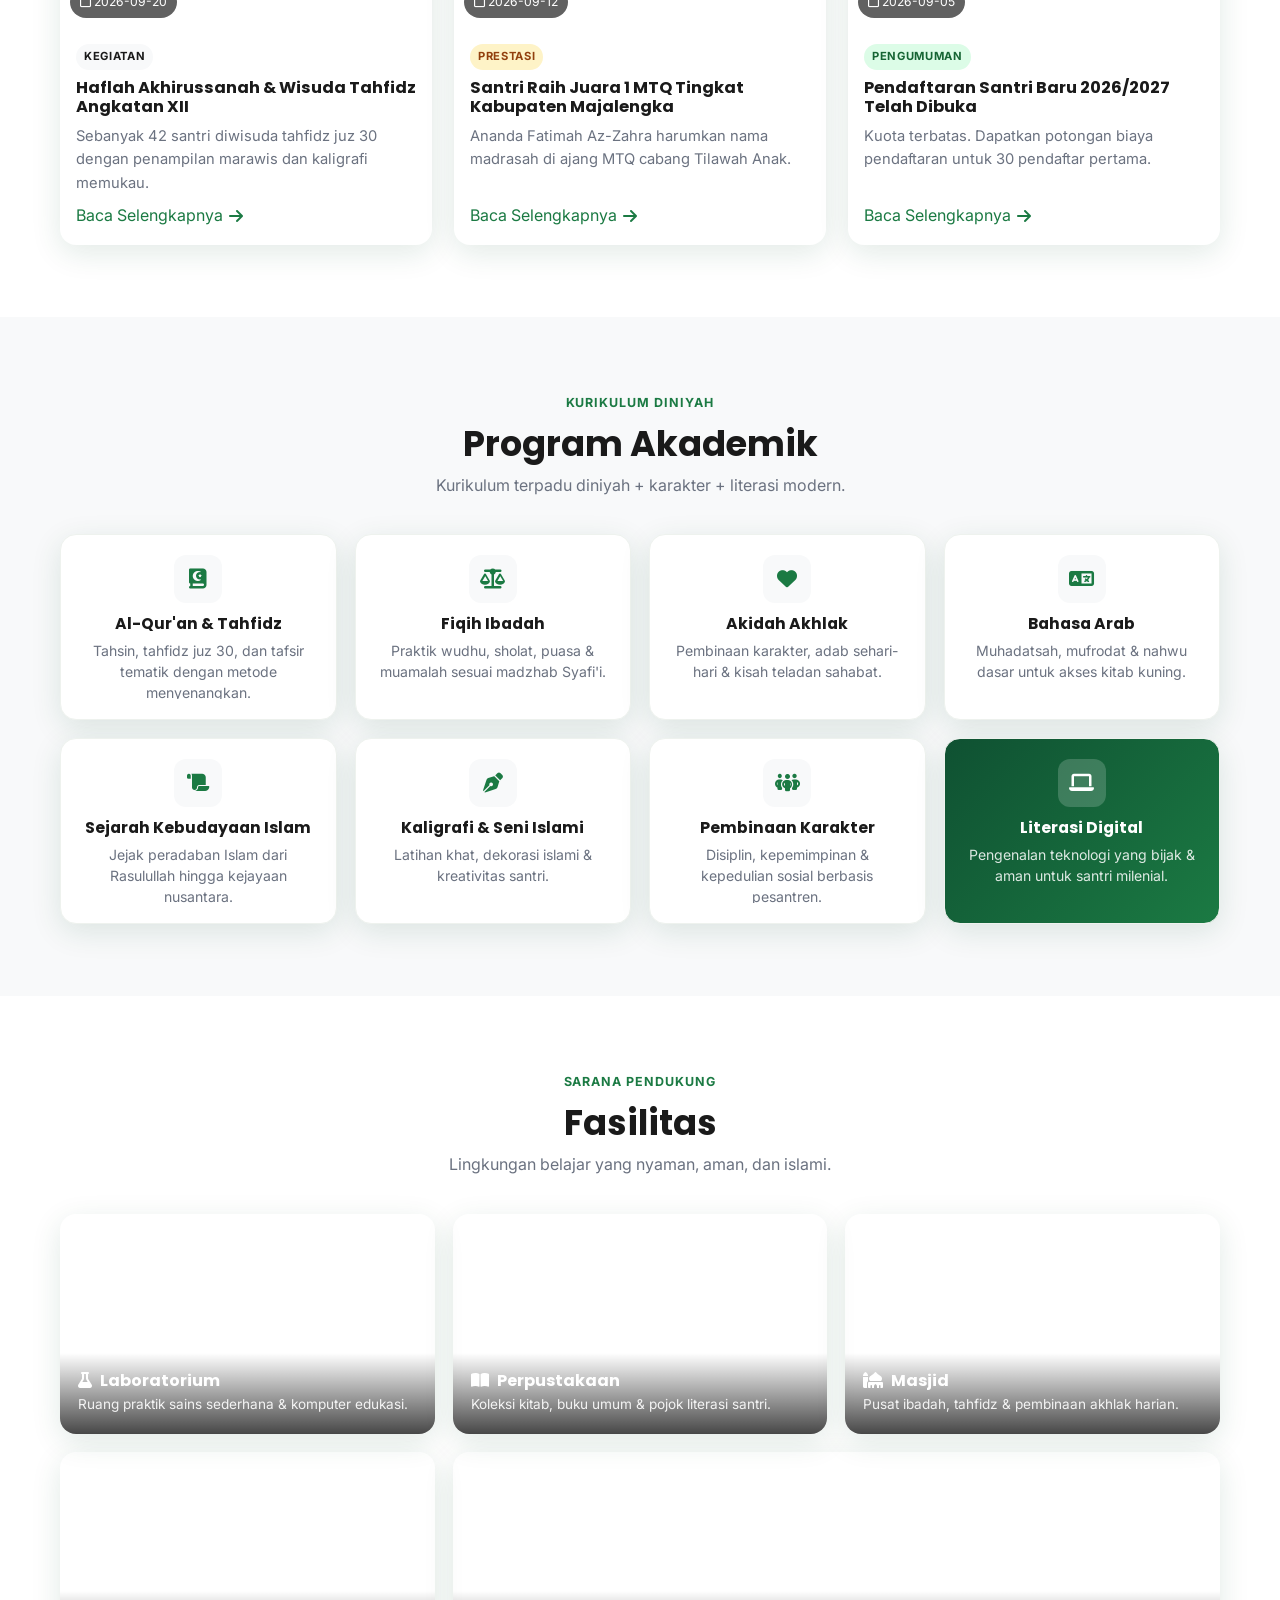
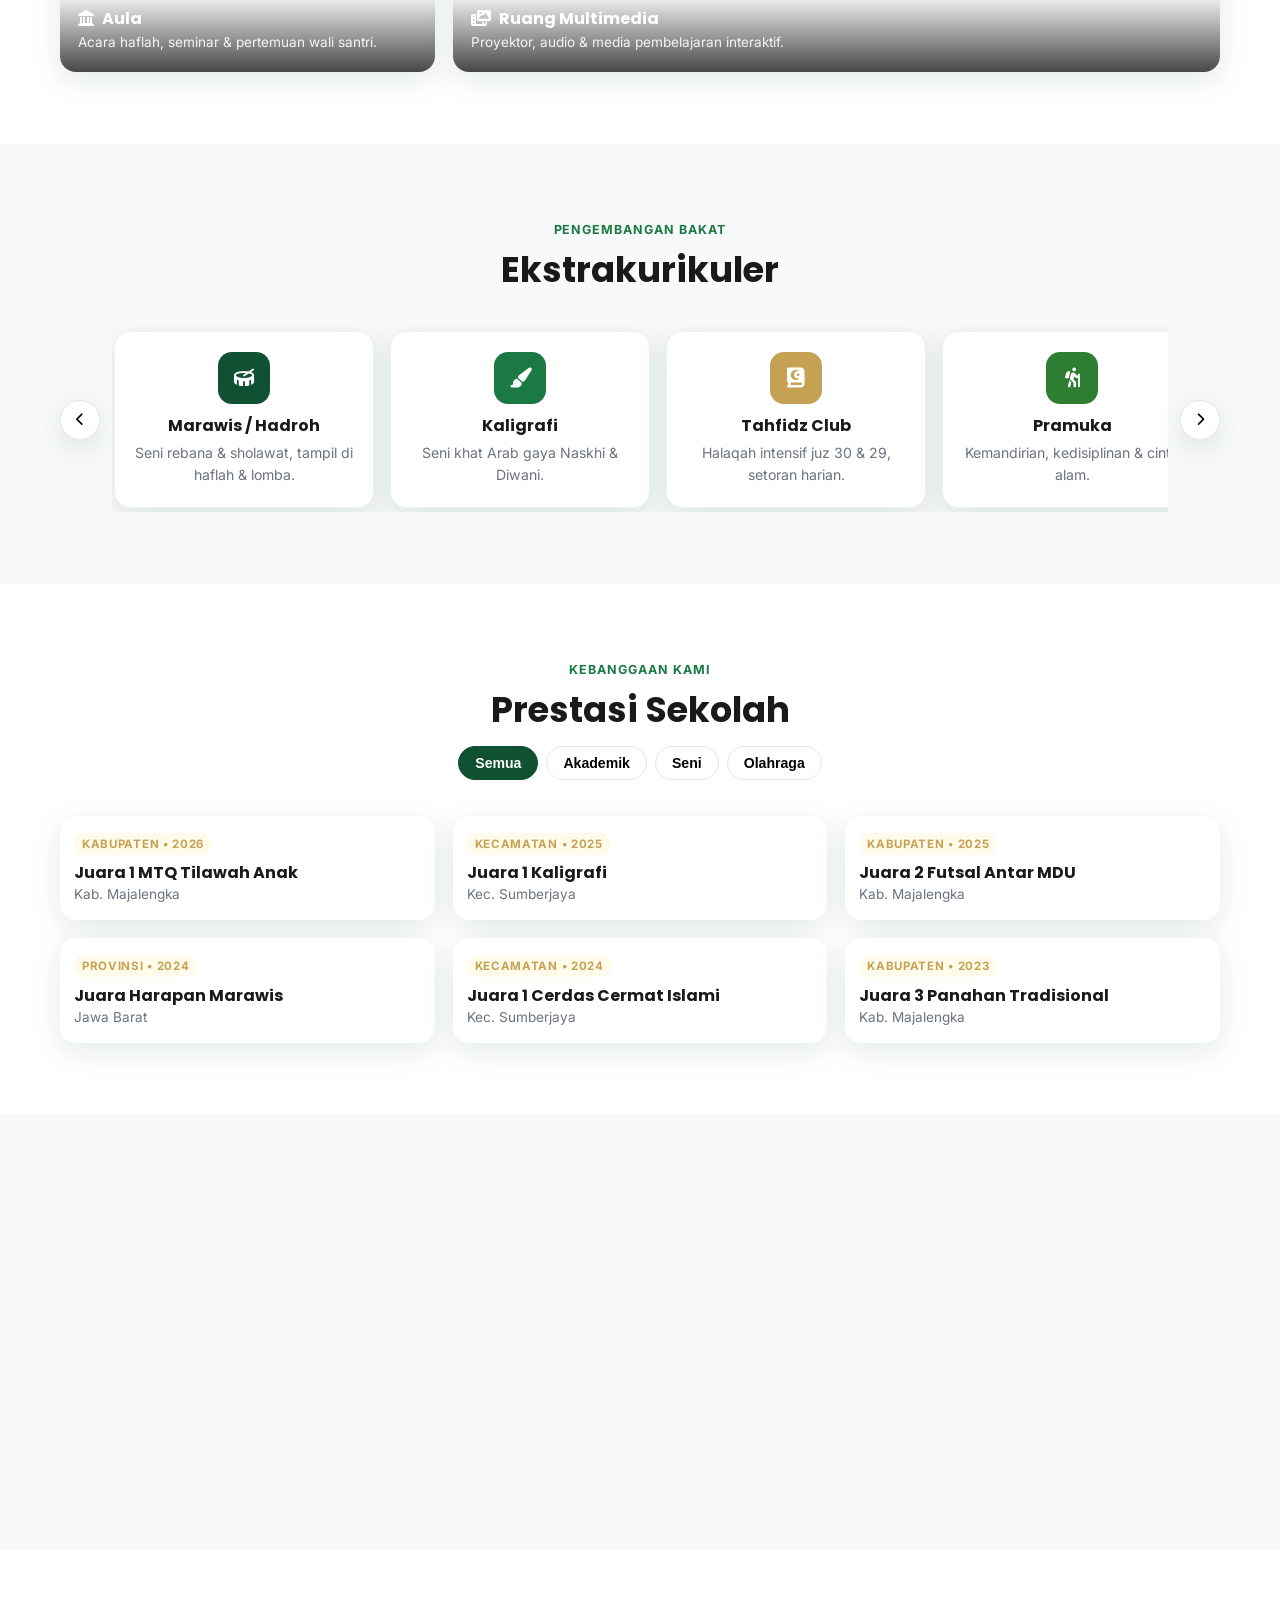
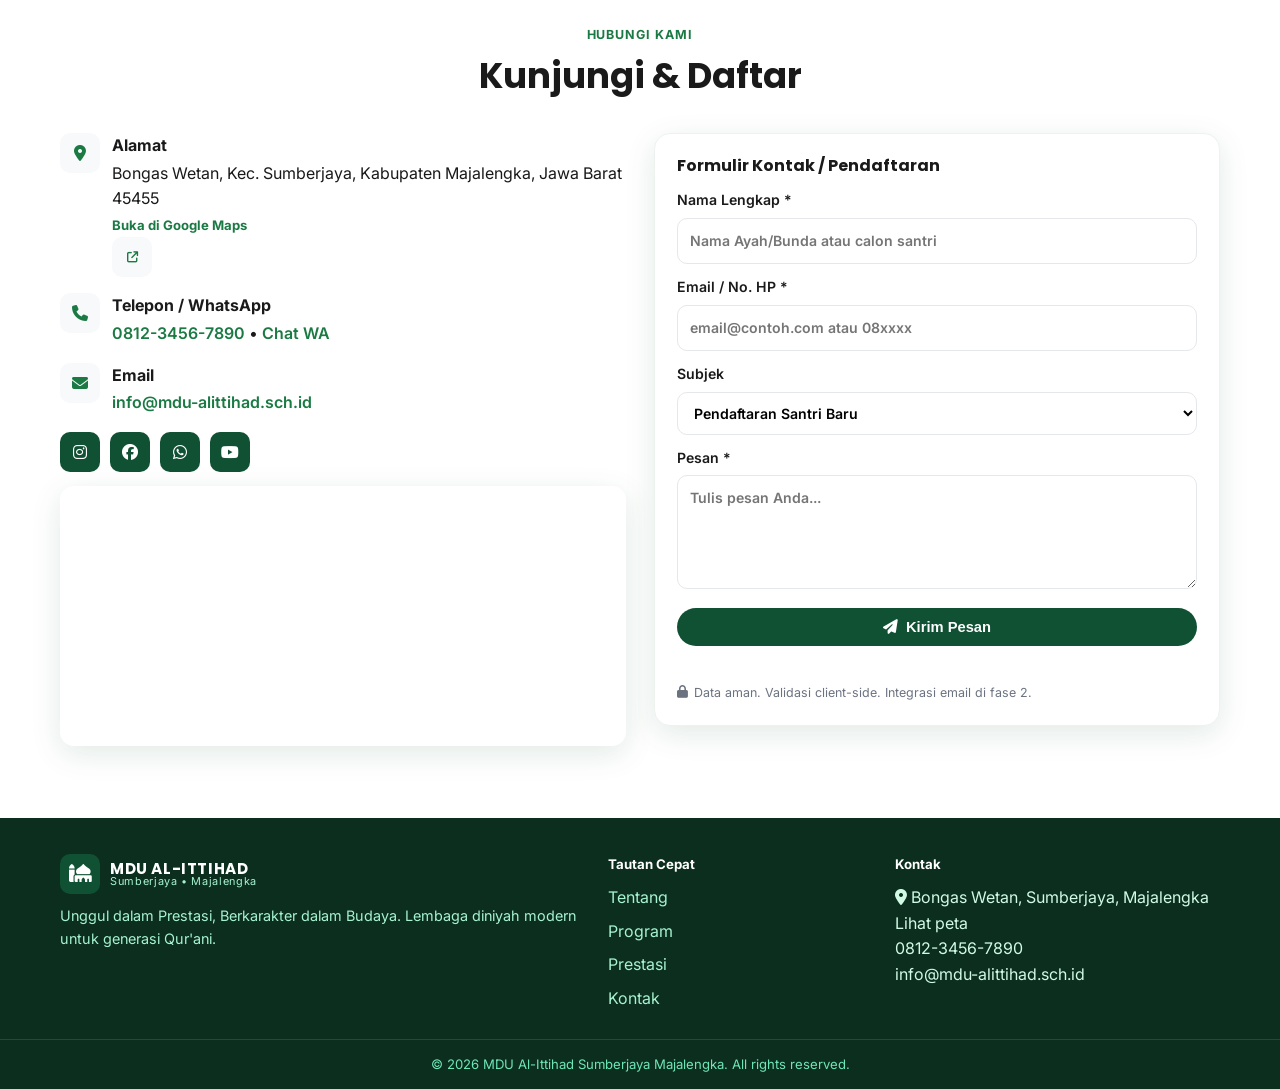
==== commit 058ae5f1: "update 01102026-0" ====
--- a/index.html
+++ b/index.html
@@ -13,7 +13,7 @@
 <link href="https://fonts.googleapis.com/css2?family=Poppins:wght@600;700;800&family=Inter:wght@400;500;600&display=swap" rel="stylesheet">
 <link rel="stylesheet" href="https://cdnjs.cloudflare.com/ajax/libs/font-awesome/6.5.2/css/all.min.css">
 <link href="https://unpkg.com/aos@2.3.1/dist/aos.css" rel="stylesheet">
-<link rel="stylesheet" href="css/style.css">
+<link rel="stylesheet" href="css/style.css?v=7">
 </head>
 <body>
 
@@ -29,6 +29,7 @@
       <li><a href="#tentang">Tentang</a></li>
       <li><a href="#berita">Berita</a></li>
       <li><a href="#program">Program</a></li>
+      <li><a href="quran.html" class="quran-link">Al&#8209;Qur'an</a></li>
       <li><a href="#fasilitas">Fasilitas</a></li>
       <li><a href="#ekskul">Ekstrakurikuler</a></li>
       <li><a href="#prestasi">Prestasi</a></li>
@@ -44,7 +45,8 @@
 
 <!-- HERO -->
 <section id="hero" class="hero">
-  <div class="hero-bg"></div>
+  <div id="heroSlides" class="hero-slides"></div>
+  <div id="heroDots" class="hero-dots"></div>
   <div class="hero-overlay"></div>
   <div class="container hero-content" data-aos="fade-up">
     <span class="badge"><i class="fa-solid fa-star"></i> Madrasah Diniyah Ula • Terakreditasi</span>
@@ -91,8 +93,30 @@
   </div>
 </section>
 
-<!-- SAMBUTAN -->
-<section id="sambutan" class="section alt">
+<!-- SAMBUTAN MUDIRUL AM / PENGASUH -->
+<section id="sambutan-amm" class="section alt" style="padding-bottom:28px">
+  <div class="container">
+    <div class="sambutan-card" data-aos="zoom-in" style="border-top:4px solid var(--green)">
+      <div class="quote-mark">“</div>
+      <div class="sambutan-grid">
+        <div class="sambutan-photo">
+          <img id="sambutanAmmFoto" src="https://images.unsplash.com/photo-1506794778202-cad84cf45f1d?w=400&q=80" alt="Mudirul Am" loading="lazy">
+          <div class="sambutan-name"><b id="sambutanAmmNama">KH. Ahmad Syarif</b><span id="sambutanAmmJabatan">Mudirul Am / Pengasuh Pondok Pesantren</span></div>
+        </div>
+        <div class="sambutan-text" id="sambutanAmmText">
+          <span class="eyebrow">Sambutan Mudirul Am — Pengasuh Pondok Pesantren</span>
+          <h3 id="sambutanAmmJudul">Assalamu'alaikum Warahmatullahi Wabarakatuh</h3>
+          <p id="sambutanAmmP1">Puji syukur ke hadirat Allah SWT. Pesantren kami berdiri sebagai pusat tarbiyah, dakwah, dan khidmah — membina santri berakhlakul karimah, cinta ilmu, dan siap mengabdi untuk umat.</p>
+          <p id="sambutanAmmP2">MDU Al-Ittihad adalah bagian dari keluarga besar pesantren. Semoga menjadi wasilah lahirnya generasi Qur'ani yang unggul, berkarakter, dan bermanfaat bagi agama, nusa, dan bangsa.</p>
+          <p id="sambutanAmmP3">Mari bersama menjaga tradisi pesantren sambil menyongsong masa depan dengan ilmu dan adab.</p>
+          <p class="wassalam"><em>Wassalamu'alaikum Warahmatullahi Wabarakatuh.</em></p>
+        </div>
+      </div>
+    </div>
+  </div>
+</section>
+<!-- SAMBUTAN MUDIR AL-ITTIHAD -->
+<section id="sambutan" class="section alt" style="padding-top:28px">
   <div class="container">
     <div class="sambutan-card" data-aos="zoom-in">
       <div class="quote-mark">“</div>
@@ -102,7 +126,7 @@
           <div class="sambutan-name"><b>Ust. H. Ahmad Fauzi, S.Pd.I</b><span>Kepala MDU Al-Ittihad</span></div>
         </div>
         <div class="sambutan-text">
-          <span class="eyebrow">Sambutan Kepala Sekolah</span>
+          <span class="eyebrow">Sambutan Mudir Al-Ittihad</span>
           <h3>Assalamu'alaikum Warahmatullahi Wabarakatuh</h3>
           <p>Puji syukur ke hadirat Allah SWT. MDU Al-Ittihad hadir sebagai rumah kedua bagi putra-putri kita — tempat mereka mencintai Al-Qur'an, memahami agama dengan benar, dan tumbuh berkarakter.</p>
           <p>Kami percaya pendidikan diniyah bukan sekadar tambahan, melainkan fondasi. Di era digital ini, kami berkomitmen menjaga tradisi keilmuan pesantren sambil membuka diri pada inovasi pembelajaran.</p>
@@ -111,6 +135,15 @@
         </div>
       </div>
     </div>
+  </div>
+  <!-- Grid Asatidz 4×4 -->
+  <div class="container" style="margin-top:28px">
+    <div class="section-head" data-aos="fade-up" style="margin-bottom:18px">
+      <span class="eyebrow">Dewan Asatidz</span>
+      <h2 style="font-size:clamp(1.25rem,2.2vw,1.6rem)">Para Asatidz & Sambutan</h2>
+      <p>Foto & sambutan per asatidz — dikelola via Admin.</p>
+    </div>
+    <div id="asatidzGrid" class="asatidz-grid"></div>
   </div>
 </section>
 
@@ -295,8 +328,8 @@
 <button id="backToTop" class="back-to-top" aria-label="Kembali ke atas"><i class="fa-solid fa-arrow-up"></i></button>
 
 <script src="https://unpkg.com/aos@2.3.1/dist/aos.js"></script>
-<script src="js/store.js"></script>
-<script src="js/back-to-top.js"></script>
-<script src="js/script.js"></script>
+<script src="js/store.js?v=6"></script>
+<script src="js/back-to-top.js?v=2"></script>
+<script src="js/script.js?v=6"></script>
 </body>
 </html>
--- a/css/style.css
+++ b/css/style.css
@@ -25,9 +25,11 @@
 .brand-text{display:flex;flex-direction:column;line-height:1}
 .brand-text b{font-family:'Poppins',sans-serif;font-size:.95rem;letter-spacing:.04em}
 .brand-text small{font-size:.68rem;color:var(--muted);letter-spacing:.06em}
-.nav-links{display:flex;gap:18px;list-style:none;font-weight:500;font-size:.92rem}
-.nav-links a{padding:6px 2px;border-bottom:2px solid transparent;transition:.2s}
+.nav-links{display:flex;gap:10px;list-style:none;font-weight:500;font-size:.84rem;align-items:center;flex-wrap:nowrap;white-space:nowrap}
+.nav-links li{flex-shrink:0;white-space:nowrap}
+.nav-links a{padding:6px 2px;border-bottom:2px solid transparent;transition:.2s;white-space:nowrap !important;word-break:keep-all;hyphens:none;display:inline-block}
 .nav-links a:hover,.nav-links a.active{color:var(--green2);border-color:var(--green2)}
+.nav-links a.quran-link{color:var(--green);font-weight:700;white-space:nowrap !important;word-break:keep-all;hyphens:none}
 .nav-actions{display:flex;align-items:center;gap:10px}
 .hamburger{display:none;border:0;background:var(--alt);width:40px;height:40px;border-radius:10px;cursor:pointer}
 .btn{display:inline-flex;align-items:center;gap:8px;padding:11px 18px;border-radius:999px;font-weight:600;font-size:.92rem;border:0;cursor:pointer;transition:.2s;white-space:nowrap}
@@ -41,8 +43,13 @@
 
 /* HERO */
 .hero{position:relative;min-height:86vh;display:grid;place-items:center;text-align:center;color:#fff;overflow:hidden;padding:40px 0}
-.hero-bg{position:absolute;inset:0;background:url('https://images.unsplash.com/photo-1562774053-701939374585?w=1600&q=80') center/cover no-repeat;filter:saturate(1.05)}
-.hero-overlay{position:absolute;inset:0;background:linear-gradient(180deg,rgba(15,81,50,.78) 0%,rgba(15,81,50,.62) 45%,rgba(15,81,50,.88) 100%)}
+.hero-slides{position:absolute;inset:0;overflow:hidden}
+.hero-slide{position:absolute;inset:0;background-size:cover;background-position:center;opacity:0;transition:opacity 1.2s ease;will-change:opacity}
+.hero-slide.active{opacity:1}
+.hero-dots{position:absolute;bottom:22px;left:50%;translate:-50% 0;display:flex;gap:8px;z-index:2}
+.hero-dot{width:8px;height:8px;border-radius:999px;background:rgba(255,255,255,.45);border:1px solid rgba(255,255,255,.6);cursor:pointer;transition:.2s;padding:0}
+.hero-dot.active{background:#fff;width:22px}
+.hero-overlay{position:absolute;inset:0;background:linear-gradient(180deg,rgba(15,81,50,.45) 0%,rgba(15,81,50,.28) 45%,rgba(15,81,50,.55) 100%)}
 .hero-content{position:relative;z-index:1;max-width:820px}
 .badge{display:inline-flex;align-items:center;gap:8px;background:rgba(255,255,255,.18);border:1px solid rgba(255,255,255,.3);padding:6px 14px;border-radius:999px;font-size:.8rem;backdrop-filter:blur(6px);margin-bottom:14px}
 .hero h1{font-size:clamp(2rem,5vw,3.4rem);font-weight:800;letter-spacing:-.02em}
@@ -78,8 +85,25 @@
 .sambutan-name b{display:block}
 .sambutan-name span{font-size:.82rem;color:var(--muted)}
 .sambutan-text h3{margin:6px 0 12px;color:var(--green)}
+.sambutan-text{max-height:320px;overflow:hidden;scrollbar-width:thin;scrollbar-color:var(--green3) transparent}
+.sambutan-card:hover .sambutan-text{overflow-y:auto}
 .sambutan-text p{color:#374151;margin-bottom:10px}
+.sambutan-text::-webkit-scrollbar{width:6px}
+.sambutan-text::-webkit-scrollbar-thumb{background:var(--green3);border-radius:999px}
 .wassalam{text-align:right;color:var(--green2)}
+
+/* ASATIDZ 4×4 — same model as Program Akademik .grid-4 */
+.asatidz-grid{display:grid;grid-template-columns:repeat(4,1fr);gap:18px}
+.asatidz-card{background:#fff;border-radius:16px;padding:16px;box-shadow:var(--shadow);text-align:center;transition:.2s;border:1px solid #EEF2EE;display:flex;flex-direction:column;align-items:center}
+.asatidz-card:hover{transform:translateY(-3px);border-color:var(--green3)}
+.asatidz-card img{width:96px;height:96px;border-radius:50%;object-fit:cover;border:3px solid var(--alt);margin-bottom:10px}
+.asatidz-card-body{display:flex;flex-direction:column;gap:4px;flex:1;width:100%;text-align:center}
+.asatidz-card-body b{font-size:.95rem;line-height:1.25}
+.asatidz-card-body small{color:var(--muted);font-size:.78rem}
+.asatidz-card-body p{color:#374151;font-size:.86rem;line-height:1.55;margin-top:6px;max-height:4.65em;overflow:hidden;scrollbar-width:thin;scrollbar-color:var(--green3) transparent;display:-webkit-box;-webkit-line-clamp:3;-webkit-box-orient:vertical}
+.asatidz-card:hover .asatidz-card-body p{overflow-y:auto;display:block;-webkit-line-clamp:unset}
+.asatidz-card-body p::-webkit-scrollbar{width:4px}
+.asatidz-card-body p::-webkit-scrollbar-thumb{background:var(--green3);border-radius:999px}
 
 /* BERITA */
 .news-card{background:#fff;border-radius:16px;overflow:hidden;box-shadow:var(--shadow);display:flex;flex-direction:column;transition:.2s}
@@ -100,7 +124,8 @@
 .prog-card:hover{transform:translateY(-3px);border-color:var(--green3)}
 .prog-card i{width:48px;height:48px;display:grid;place-items:center;margin:0 auto 12px;background:var(--alt);border-radius:12px;color:var(--green2);font-size:20px}
 .prog-card h4{font-size:.98rem;margin-bottom:6px}
-.prog-card p{font-size:.88rem;color:var(--muted)}
+.prog-card p{font-size:.88rem;color:var(--muted);margin:0;max-height:4.2em;line-height:1.5;overflow:hidden;display:-webkit-box;-webkit-line-clamp:3;-webkit-box-orient:vertical;scrollbar-width:thin;scrollbar-color:var(--green3) transparent}
+.prog-card:hover p{overflow-y:auto;display:block;-webkit-line-clamp:unset}
 .prog-card.featured{background:linear-gradient(135deg,var(--green),var(--green2));color:#fff}
 .prog-card.featured i{background:rgba(255,255,255,.18);color:#fff}
 .prog-card.featured p{color:rgba(255,255,255,.85)}
@@ -180,6 +205,47 @@
 .footer-links a{color:#A7F3D0}.footer-links a:hover{color:#fff}
 .footer-bottom{text-align:center;border-top:1px solid rgba(255,255,255,.12);margin-top:28px;padding:14px;color:#6EE7B7;font-size:.82rem}
 
+/* QURAN */
+.quran-hero{background:linear-gradient(135deg,var(--green),var(--green2));color:#fff;padding:28px 0 22px}
+.quran-back{display:inline-flex;align-items:center;gap:6px;color:rgba(255,255,255,.9);font-weight:600;font-size:.85rem;margin-bottom:16px}
+.quran-back:hover{color:#fff}
+.quran-hero-card{display:flex;align-items:center;gap:18px;background:rgba(255,255,255,.12);border:1px solid rgba(255,255,255,.18);backdrop-filter:blur(8px);border-radius:18px;padding:18px 22px}
+.quran-hero-icon{width:54px;height:54px;flex:0 0 54px;display:grid;place-items:center;background:rgba(255,255,255,.18);border-radius:14px;font-size:22px}
+.quran-hero-card .eyebrow{color:#FDE68A}
+.quran-hero-card h1{font-size:clamp(1.5rem,3vw,2rem);margin:4px 0 4px}
+.quran-hero-card p{color:rgba(255,255,255,.88);font-size:.92rem}
+.quran-main{padding-top:22px}
+.quran-toolbar{display:flex;gap:10px;margin-bottom:18px;flex-wrap:wrap;align-items:center}
+.quran-search-wrap,.quran-qori-wrap{display:flex;align-items:center;gap:8px;background:#fff;border:1px solid #E5E7EB;border-radius:999px;padding:8px 14px;flex:1;min-width:180px}
+.quran-search-wrap:focus-within,.quran-qori-wrap:focus-within{border-color:var(--green3);box-shadow:0 0 0 3px rgba(76,175,125,.12)}
+.quran-search-wrap i,.quran-qori-wrap i{color:var(--muted);font-size:.85rem}
+.quran-toolbar input,.quran-toolbar select{border:0;outline:0;font:inherit;background:transparent;width:100%;min-width:0}
+.quran-qori-wrap{flex:0 0 240px}
+.quran-grid{display:grid;grid-template-columns:repeat(3,1fr);gap:12px}
+.quran-card{display:flex;align-items:center;gap:12px;padding:14px 16px;background:#fff;border:1px solid #E5E7EB;border-radius:14px;cursor:pointer;transition:.15s;text-align:left;width:100%;font:inherit;color:inherit}
+.quran-card:hover{border-color:var(--green3);box-shadow:var(--shadow);transform:translateY(-1px)}
+.quran-num{width:40px;height:40px;flex:0 0 40px;display:grid;place-items:center;background:var(--alt);color:var(--green);font-weight:700;border-radius:10px;font-size:.9rem}
+.quran-card b{font-size:1.15rem;font-weight:800}
+.quran-card small{color:var(--muted);font-size:.9rem}
+.quran-arab{margin-left:auto;font-size:1.45rem;font-weight:700;color:var(--green);font-family:'Amiri','Traditional Arabic',serif}
+.quran-reader{background:#fff;border:1px solid #E5E7EB;border-radius:16px;padding:18px;box-shadow:var(--shadow)}
+.quran-reader.hide{display:none !important}
+.quran-reader.hide + *{margin-top:0}
+.quran-reader-head{display:flex;align-items:center;gap:12px;flex-wrap:wrap;margin-bottom:8px}
+.quran-reader-head h3{flex:1;font-size:1.15rem}
+.quran-reader-head .btn-ghost{border:1px solid #E5E7EB;color:var(--dark);background:#fff}
+.quran-bismillah{text-align:center;font-size:1.95rem;font-weight:700;padding:12px 0 14px;color:var(--green);font-family:'Amiri',serif;border-bottom:1px solid #F3F4F6;margin-bottom:12px}
+.quran-ayat{display:grid;gap:6px;padding:16px;border-bottom:1px solid #F3F4F6}
+.quran-ayat:last-child{border:0}
+.quran-ayat-arab{text-align:right;font-size:2rem;font-weight:700;line-height:2.4;direction:rtl;font-family:'Amiri','Traditional Arabic',serif;color:#111827}
+.quran-ayat-tr{color:#374151;font-size:1.05rem;line-height:1.75;font-weight:500}
+.quran-ayat-meta{display:flex;gap:8px;align-items:center;font-size:.78rem;color:var(--muted)}
+.quran-ayat-meta .ayah-badge{background:var(--alt);color:var(--green);padding:2px 8px;border-radius:999px;font-weight:700}
+.quran-audio{width:100%;height:32px;margin-top:4px}
+.quran-reader-nav{display:flex;justify-content:space-between;margin-top:14px}
+@media(max-width:1023px){.quran-grid{grid-template-columns:repeat(2,1fr)}}
+@media(max-width:767px){.quran-grid{grid-template-columns:1fr}.quran-ayat-arab{font-size:1.55rem}.quran-ayat-tr{font-size:.98rem}.quran-arab{font-size:1.2rem}.quran-bismillah{font-size:1.5rem}.quran-hero-card{flex-direction:column;text-align:center}.quran-qori-wrap{flex:1 1 100%}}
+
 /* BERITA MODAL */
 .berita-modal{position:fixed;inset:0;background:rgba(0,0,0,.52);display:none;place-items:center;padding:20px;z-index:120;overflow:auto}
 .berita-modal.open{display:grid}
@@ -200,10 +266,23 @@
 .back-to-top{position:fixed;right:18px;bottom:18px;width:44px;height:44px;border-radius:50%;border:0;background:var(--green);color:#fff;display:grid;place-items:center;cursor:pointer;box-shadow:var(--shadow);opacity:0;pointer-events:none;transform:translateY(10px);transition:.25s;z-index:90}
 .back-to-top.show{opacity:1;pointer-events:auto;transform:translateY(0)}
 
-/* RESPONSIVE */
+/* NAV: collapse earlier — 10 items don't fit at ~1100px */
+@media(max-width:1180px){
+  .nav-links{gap:8px;font-size:.8rem}
+  .nav-links a{padding:6px 1px}
+  .brand-text b{font-size:.82rem}
+}
+@media(max-width:1050px){
+  .nav-links{position:fixed;inset:64px 0 auto 0;background:#fff;border-top:1px solid #E5E7EB;flex-direction:column;align-items:stretch;padding:16px 5%;gap:0;transform:translateY(-120%);opacity:0;pointer-events:none;transition:.25s;box-shadow:var(--shadow);flex-wrap:nowrap}
+  .nav-links.open{transform:translateY(0);opacity:1;pointer-events:auto}
+  .nav-links li{border-bottom:1px solid #F3F4F6}
+  .nav-links li a{display:block;padding:14px 4px;border:0;white-space:normal}
+  .hamburger{display:grid}
+  .nav-actions .btn-gold{display:none}
+}
 @media(max-width:1023px){
   .grid-3{grid-template-columns:repeat(2,1fr)}
-  .grid-4{grid-template-columns:repeat(2,1fr)}
+  .grid-4,.asatidz-grid{grid-template-columns:repeat(2,1fr)}
   .fasilitas-grid{grid-template-columns:repeat(2,1fr)}
   .fas-card.wide{grid-column:span 2}
   .prestasi-grid{grid-template-columns:repeat(2,1fr)}
@@ -212,15 +291,10 @@
   .sambutan-photo img{height:260px}
 }
 @media(max-width:767px){
-  .nav-links{position:fixed;inset:64px 0 auto 0;background:#fff;border-top:1px solid #E5E7EB;flex-direction:column;padding:16px 5%;gap:0;transform:translateY(-120%);opacity:0;pointer-events:none;transition:.25s;box-shadow:var(--shadow)}
-  .nav-links.open{transform:translateY(0);opacity:1;pointer-events:auto}
-  .nav-links li{border-bottom:1px solid #F3F4F6}
-  .nav-links a{display:block;padding:14px 4px;border:0}
   .hamburger{display:grid}
-  .nav-actions .btn-gold{display:none}
   .grid-2{grid-template-columns:1fr}
   .grid-3{grid-template-columns:1fr}
-  .grid-4{grid-template-columns:1fr}
+  .grid-4,.asatidz-grid{grid-template-columns:1fr}
   .about-visual img{height:300px}
   .hero-stats{grid-template-columns:repeat(2,1fr)}
   .fasilitas-grid{grid-template-columns:1fr}
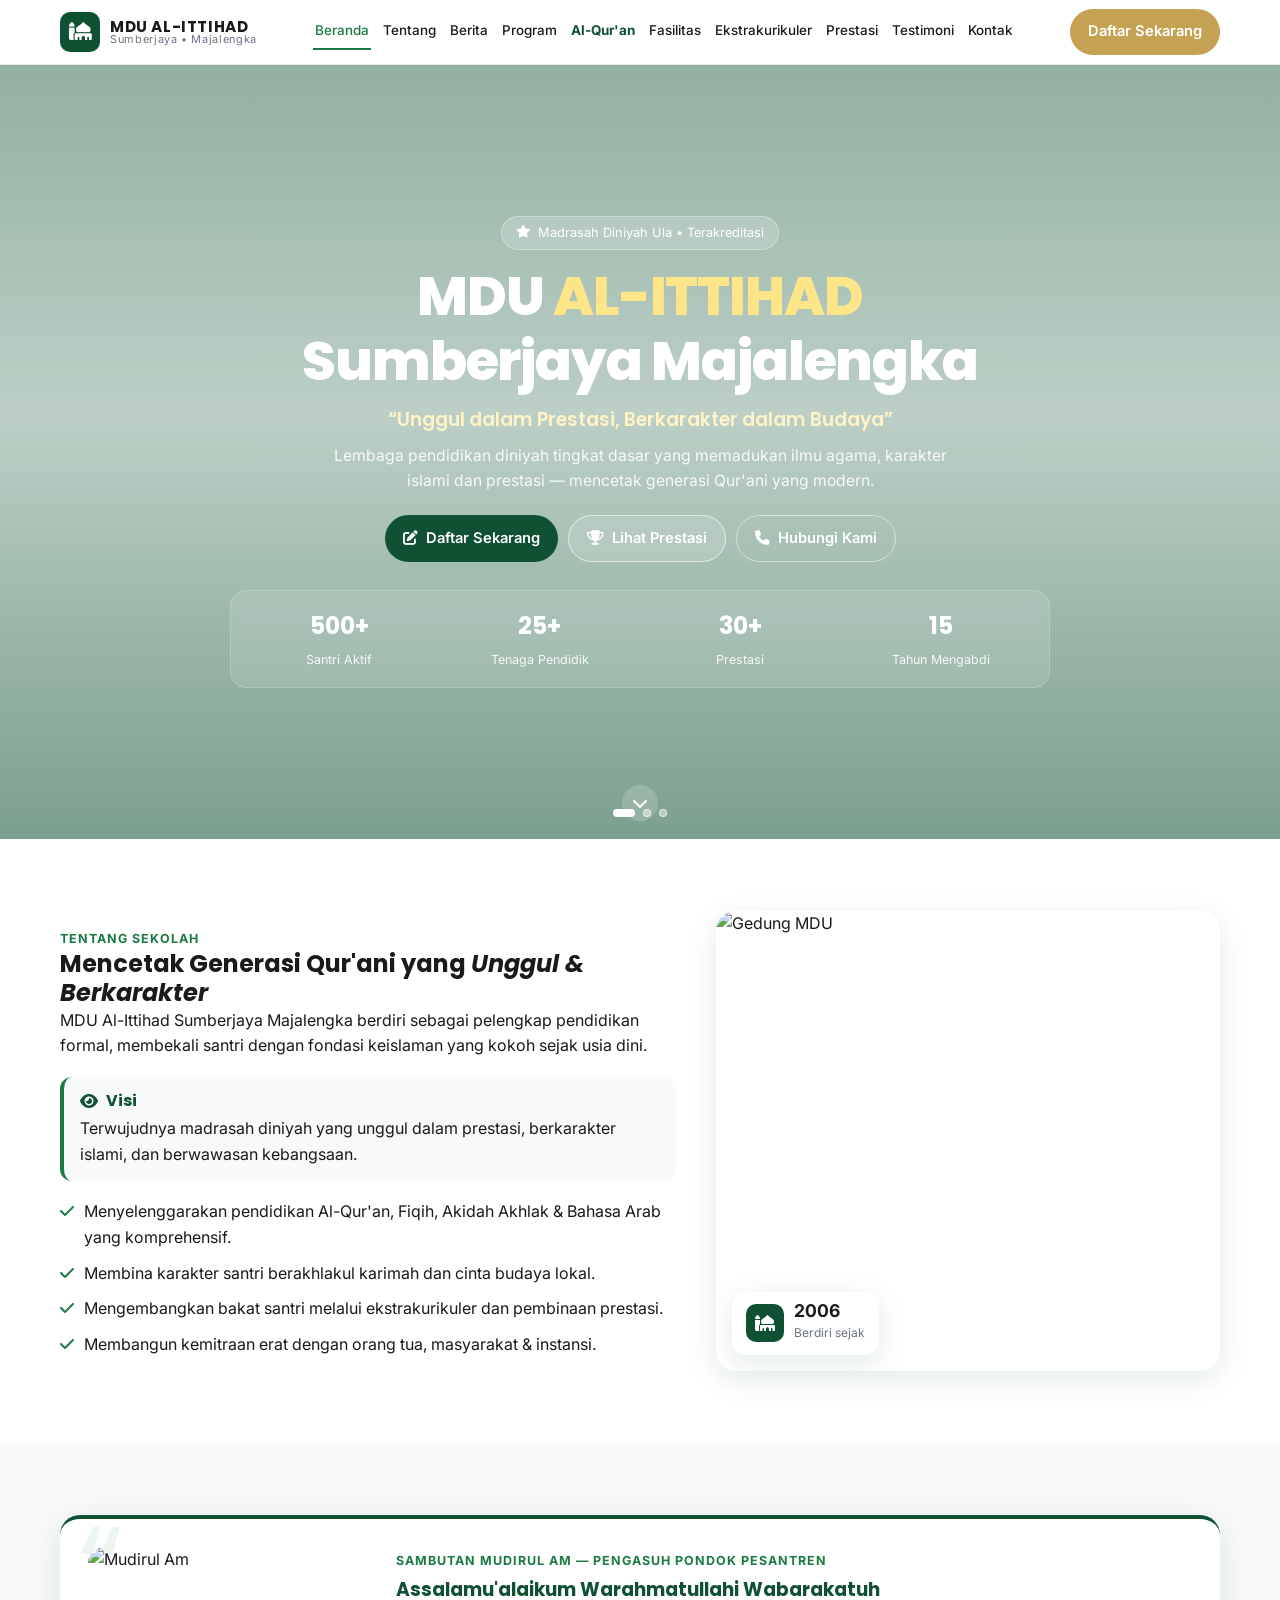
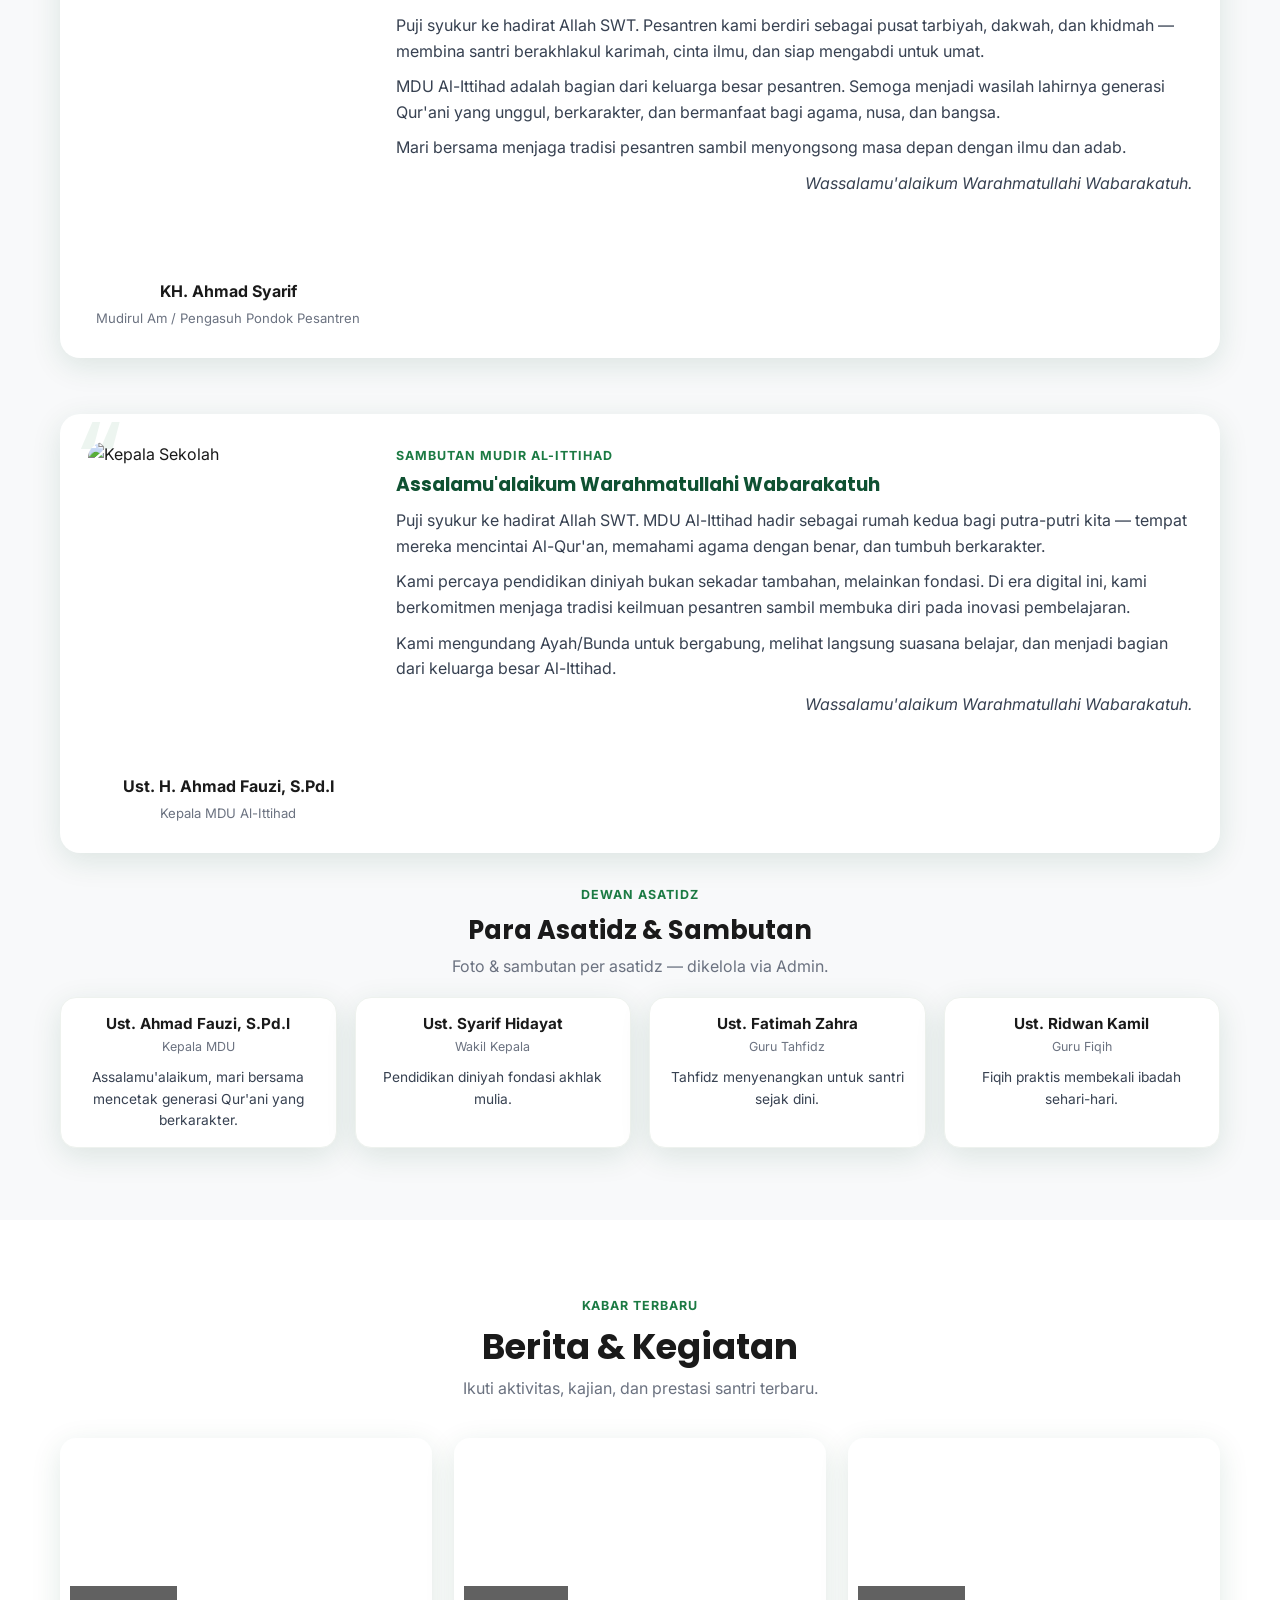
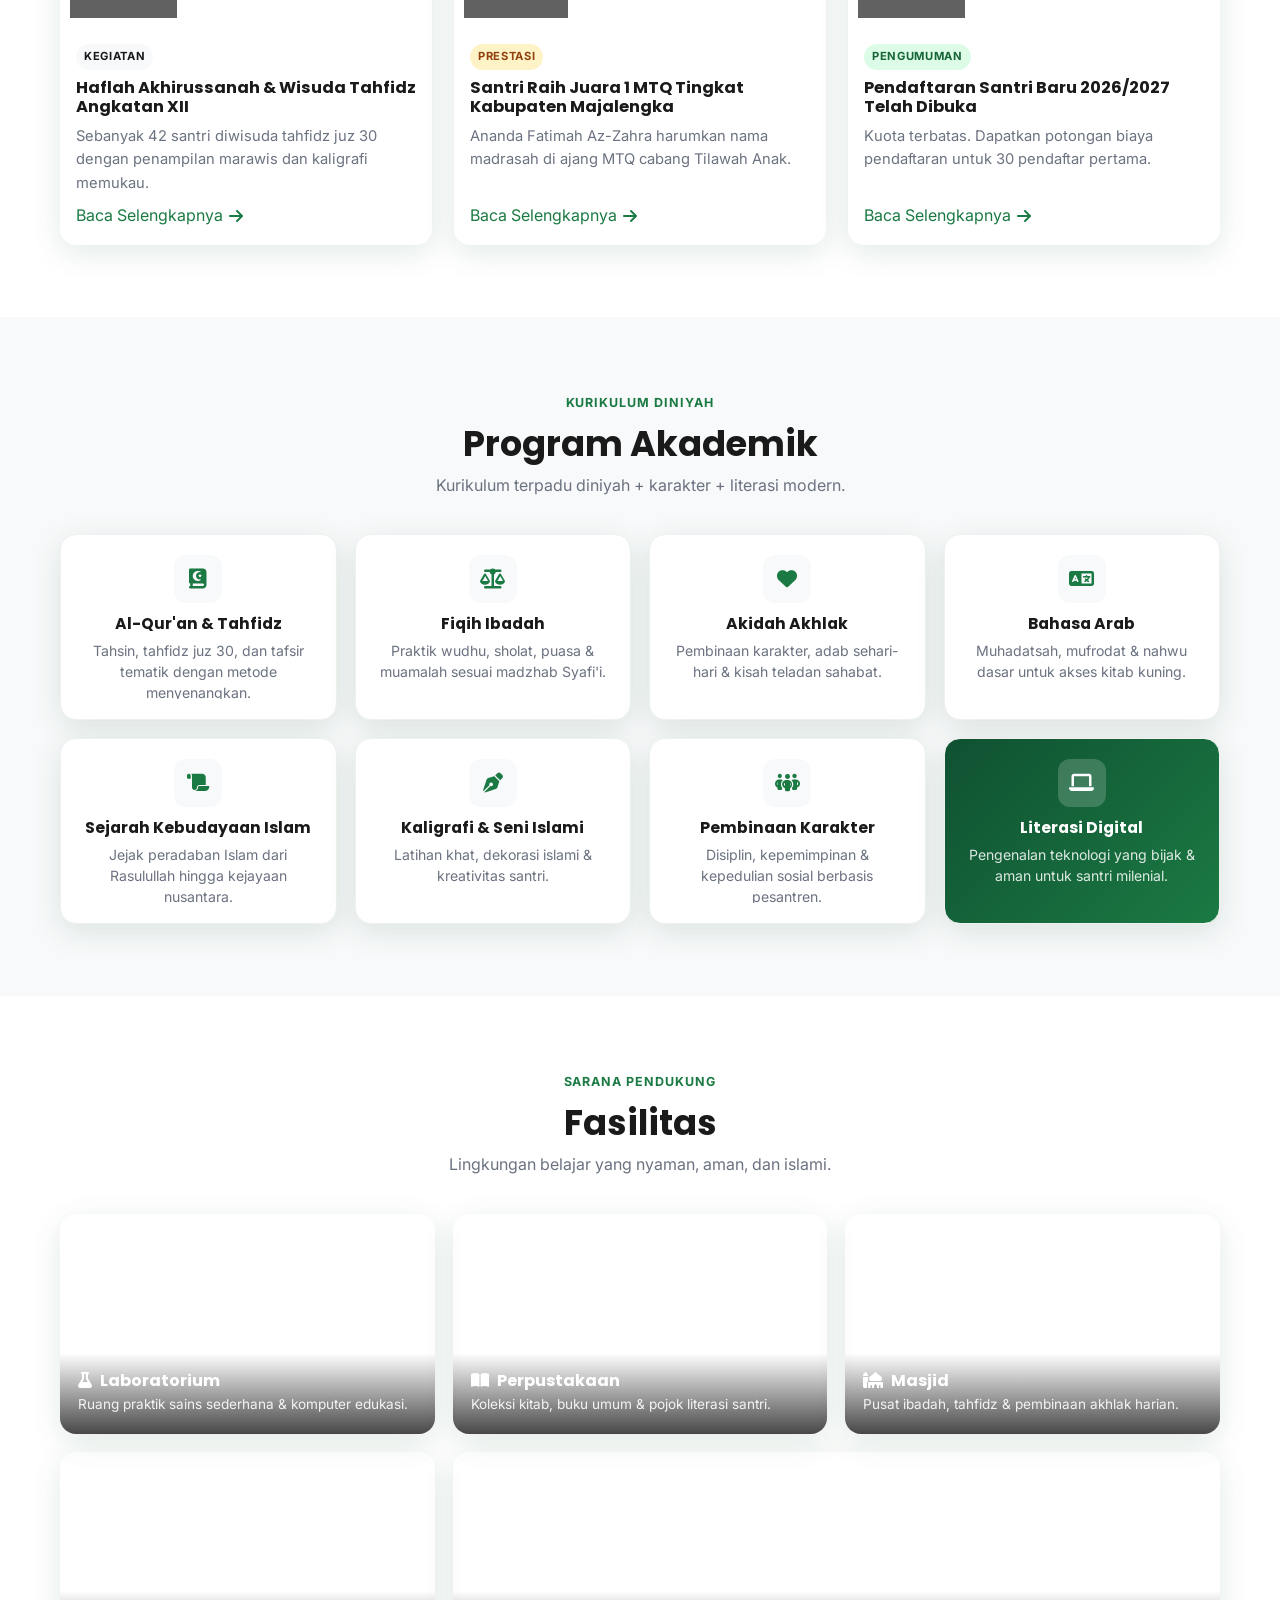
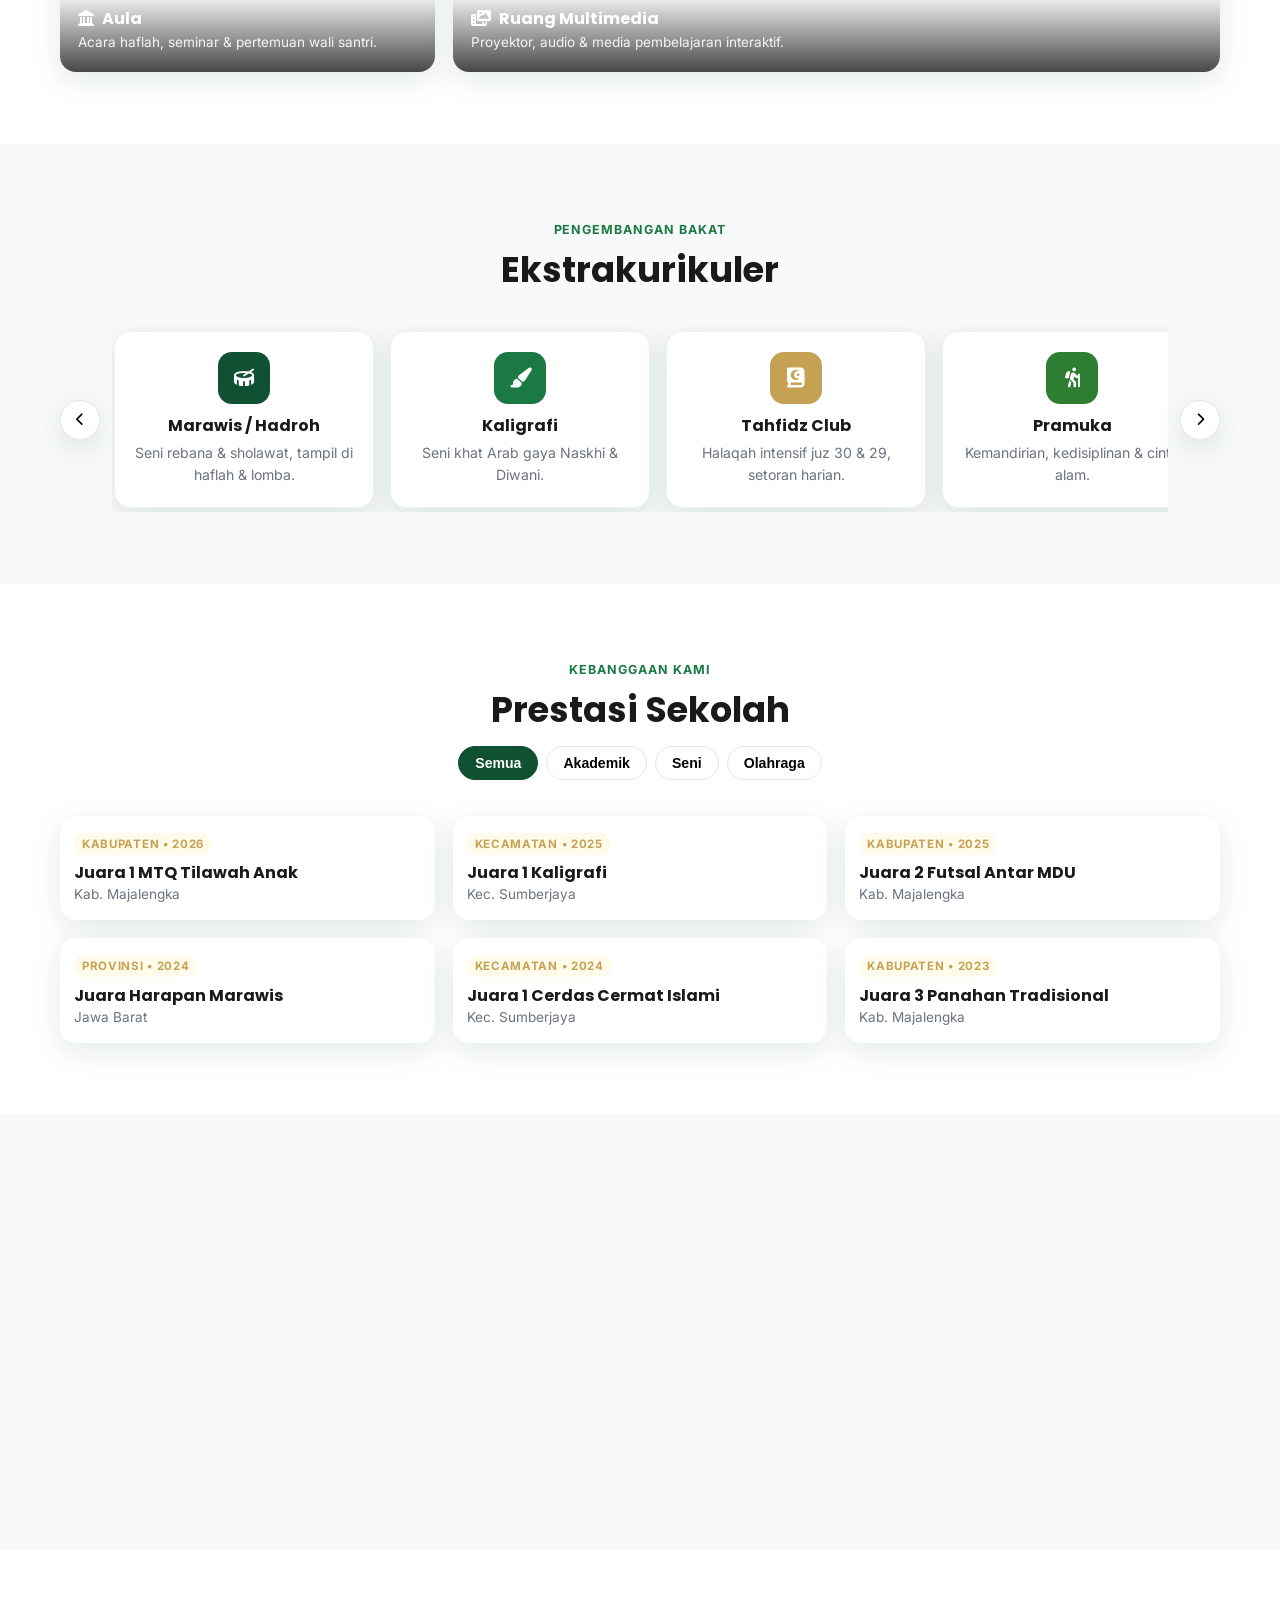
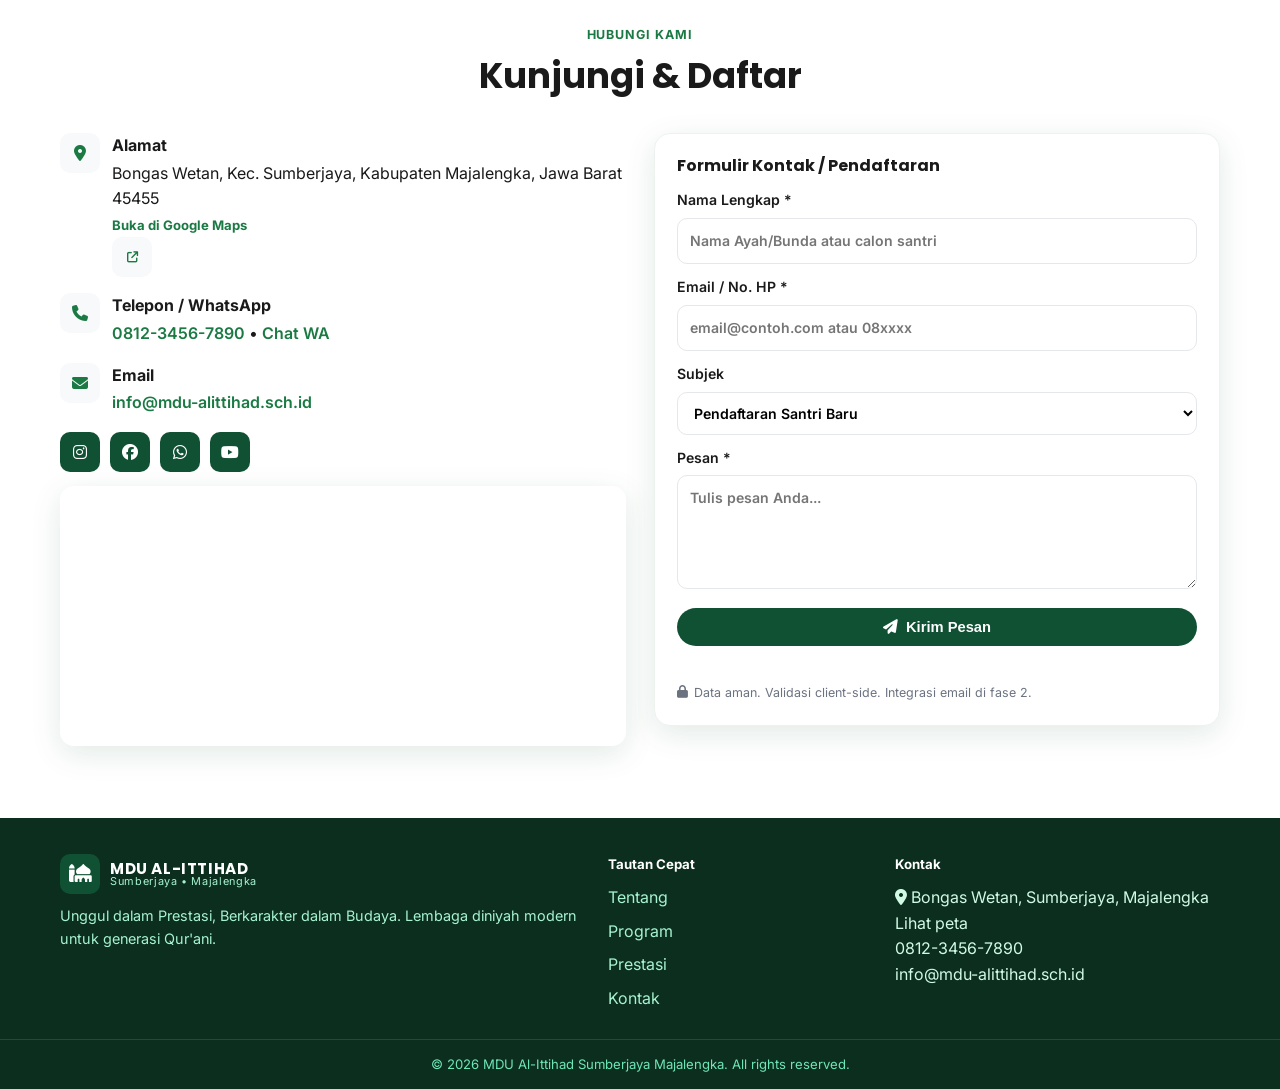
==== commit 7d58d730: "initial commit" ====
--- a/index.html
+++ b/index.html
@@ -88,7 +88,7 @@
     </div>
     <div class="about-visual" data-aos="fade-left">
       <img src="https://images.unsplash.com/photo-1580582932707-520aed937b7b?w=800&q=80" alt="Gedung MDU" loading="lazy">
-      <div class="about-badge"><i class="fa-solid fa-mosque"></i><div><b>2009</b><span>Berdiri Sejak</span></div></div>
+      <div class="about-badge"><i class="fa-solid fa-mosque"></i><div><b>2006</b><span>Berdiri sejak</span></div></div>
     </div>
   </div>
 </section>
--- a/css/style.css
+++ b/css/style.css
@@ -92,7 +92,7 @@
 .sambutan-text::-webkit-scrollbar-thumb{background:var(--green3);border-radius:999px}
 .wassalam{text-align:right;color:var(--green2)}
 
-/* ASATIDZ 4×4 — same model as Program Akademik .grid-4 */
+/* ASATIDZ 4�4  same model as Program Akademik .grid-4 */
 .asatidz-grid{display:grid;grid-template-columns:repeat(4,1fr);gap:18px}
 .asatidz-card{background:#fff;border-radius:16px;padding:16px;box-shadow:var(--shadow);text-align:center;transition:.2s;border:1px solid #EEF2EE;display:flex;flex-direction:column;align-items:center}
 .asatidz-card:hover{transform:translateY(-3px);border-color:var(--green3)}
@@ -216,11 +216,10 @@
 .quran-hero-card p{color:rgba(255,255,255,.88);font-size:.92rem}
 .quran-main{padding-top:22px}
 .quran-toolbar{display:flex;gap:10px;margin-bottom:18px;flex-wrap:wrap;align-items:center}
-.quran-search-wrap,.quran-qori-wrap{display:flex;align-items:center;gap:8px;background:#fff;border:1px solid #E5E7EB;border-radius:999px;padding:8px 14px;flex:1;min-width:180px}
-.quran-search-wrap:focus-within,.quran-qori-wrap:focus-within{border-color:var(--green3);box-shadow:0 0 0 3px rgba(76,175,125,.12)}
-.quran-search-wrap i,.quran-qori-wrap i{color:var(--muted);font-size:.85rem}
-.quran-toolbar input,.quran-toolbar select{border:0;outline:0;font:inherit;background:transparent;width:100%;min-width:0}
-.quran-qori-wrap{flex:0 0 240px}
+.quran-search-wrap{display:flex;align-items:center;gap:8px;background:#fff;border:1px solid #E5E7EB;border-radius:999px;padding:8px 14px;flex:1;min-width:180px}
+.quran-search-wrap:focus-within{border-color:var(--green3);box-shadow:0 0 0 3px rgba(76,175,125,.12)}
+.quran-search-wrap i{color:var(--muted);font-size:.85rem}
+.quran-toolbar input{border:0;outline:0;font:inherit;background:transparent;width:100%;min-width:0}
 .quran-grid{display:grid;grid-template-columns:repeat(3,1fr);gap:12px}
 .quran-card{display:flex;align-items:center;gap:12px;padding:14px 16px;background:#fff;border:1px solid #E5E7EB;border-radius:14px;cursor:pointer;transition:.15s;text-align:left;width:100%;font:inherit;color:inherit}
 .quran-card:hover{border-color:var(--green3);box-shadow:var(--shadow);transform:translateY(-1px)}
@@ -229,6 +228,7 @@
 .quran-card small{color:var(--muted);font-size:.9rem}
 .quran-arab{margin-left:auto;font-size:1.45rem;font-weight:700;color:var(--green);font-family:'Amiri','Traditional Arabic',serif}
 .quran-reader{background:#fff;border:1px solid #E5E7EB;border-radius:16px;padding:18px;box-shadow:var(--shadow)}
+.hide{display:none !important}
 .quran-reader.hide{display:none !important}
 .quran-reader.hide + *{margin-top:0}
 .quran-reader-head{display:flex;align-items:center;gap:12px;flex-wrap:wrap;margin-bottom:8px}
@@ -241,10 +241,9 @@
 .quran-ayat-tr{color:#374151;font-size:1.05rem;line-height:1.75;font-weight:500}
 .quran-ayat-meta{display:flex;gap:8px;align-items:center;font-size:.78rem;color:var(--muted)}
 .quran-ayat-meta .ayah-badge{background:var(--alt);color:var(--green);padding:2px 8px;border-radius:999px;font-weight:700}
-.quran-audio{width:100%;height:32px;margin-top:4px}
 .quran-reader-nav{display:flex;justify-content:space-between;margin-top:14px}
 @media(max-width:1023px){.quran-grid{grid-template-columns:repeat(2,1fr)}}
-@media(max-width:767px){.quran-grid{grid-template-columns:1fr}.quran-ayat-arab{font-size:1.55rem}.quran-ayat-tr{font-size:.98rem}.quran-arab{font-size:1.2rem}.quran-bismillah{font-size:1.5rem}.quran-hero-card{flex-direction:column;text-align:center}.quran-qori-wrap{flex:1 1 100%}}
+@media(max-width:767px){.quran-grid{grid-template-columns:1fr}.quran-ayat-arab{font-size:1.55rem}.quran-ayat-tr{font-size:.98rem}.quran-arab{font-size:1.2rem}.quran-bismillah{font-size:1.5rem}.quran-hero-card{flex-direction:column;text-align:center}}
 
 /* BERITA MODAL */
 .berita-modal{position:fixed;inset:0;background:rgba(0,0,0,.52);display:none;place-items:center;padding:20px;z-index:120;overflow:auto}
@@ -266,7 +265,7 @@
 .back-to-top{position:fixed;right:18px;bottom:18px;width:44px;height:44px;border-radius:50%;border:0;background:var(--green);color:#fff;display:grid;place-items:center;cursor:pointer;box-shadow:var(--shadow);opacity:0;pointer-events:none;transform:translateY(10px);transition:.25s;z-index:90}
 .back-to-top.show{opacity:1;pointer-events:auto;transform:translateY(0)}
 
-/* NAV: collapse earlier — 10 items don't fit at ~1100px */
+/* NAV: collapse earlier  10 items don't fit at ~1100px */
 @media(max-width:1180px){
   .nav-links{gap:8px;font-size:.8rem}
   .nav-links a{padding:6px 1px}
